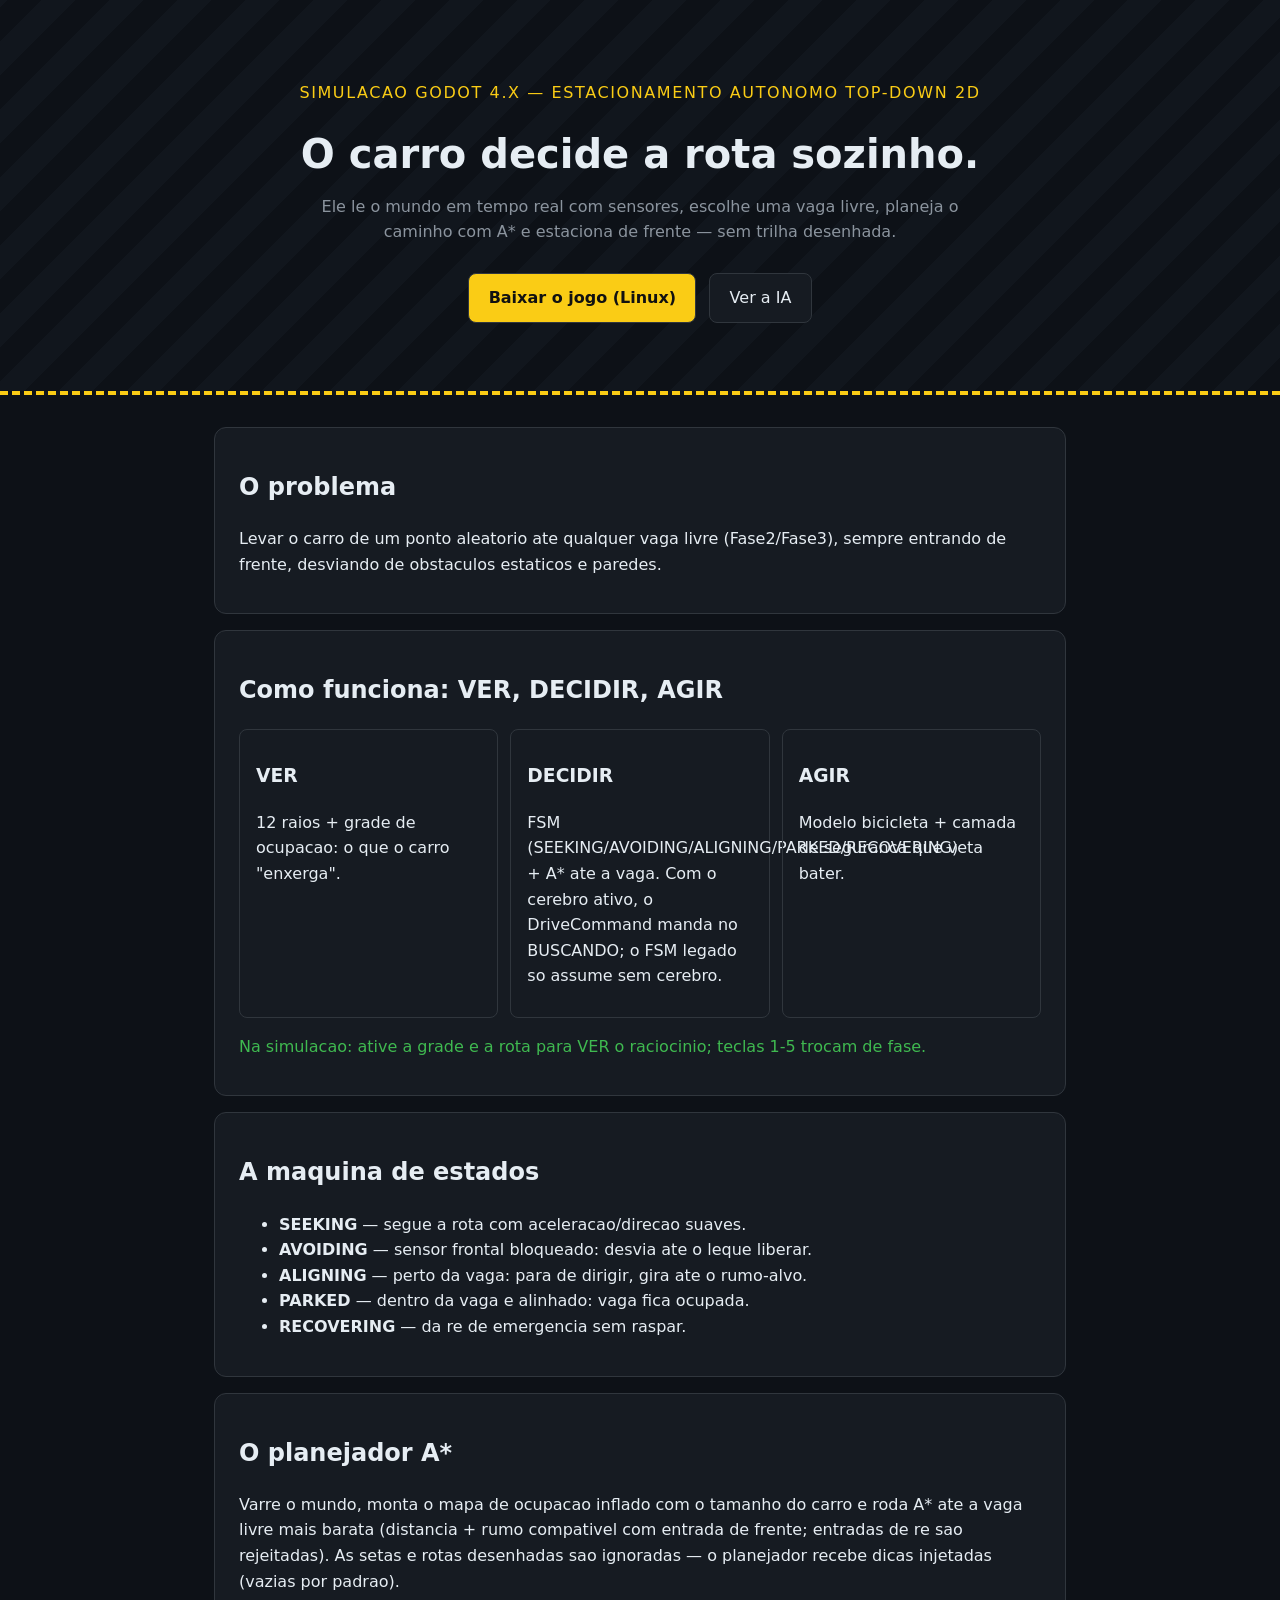
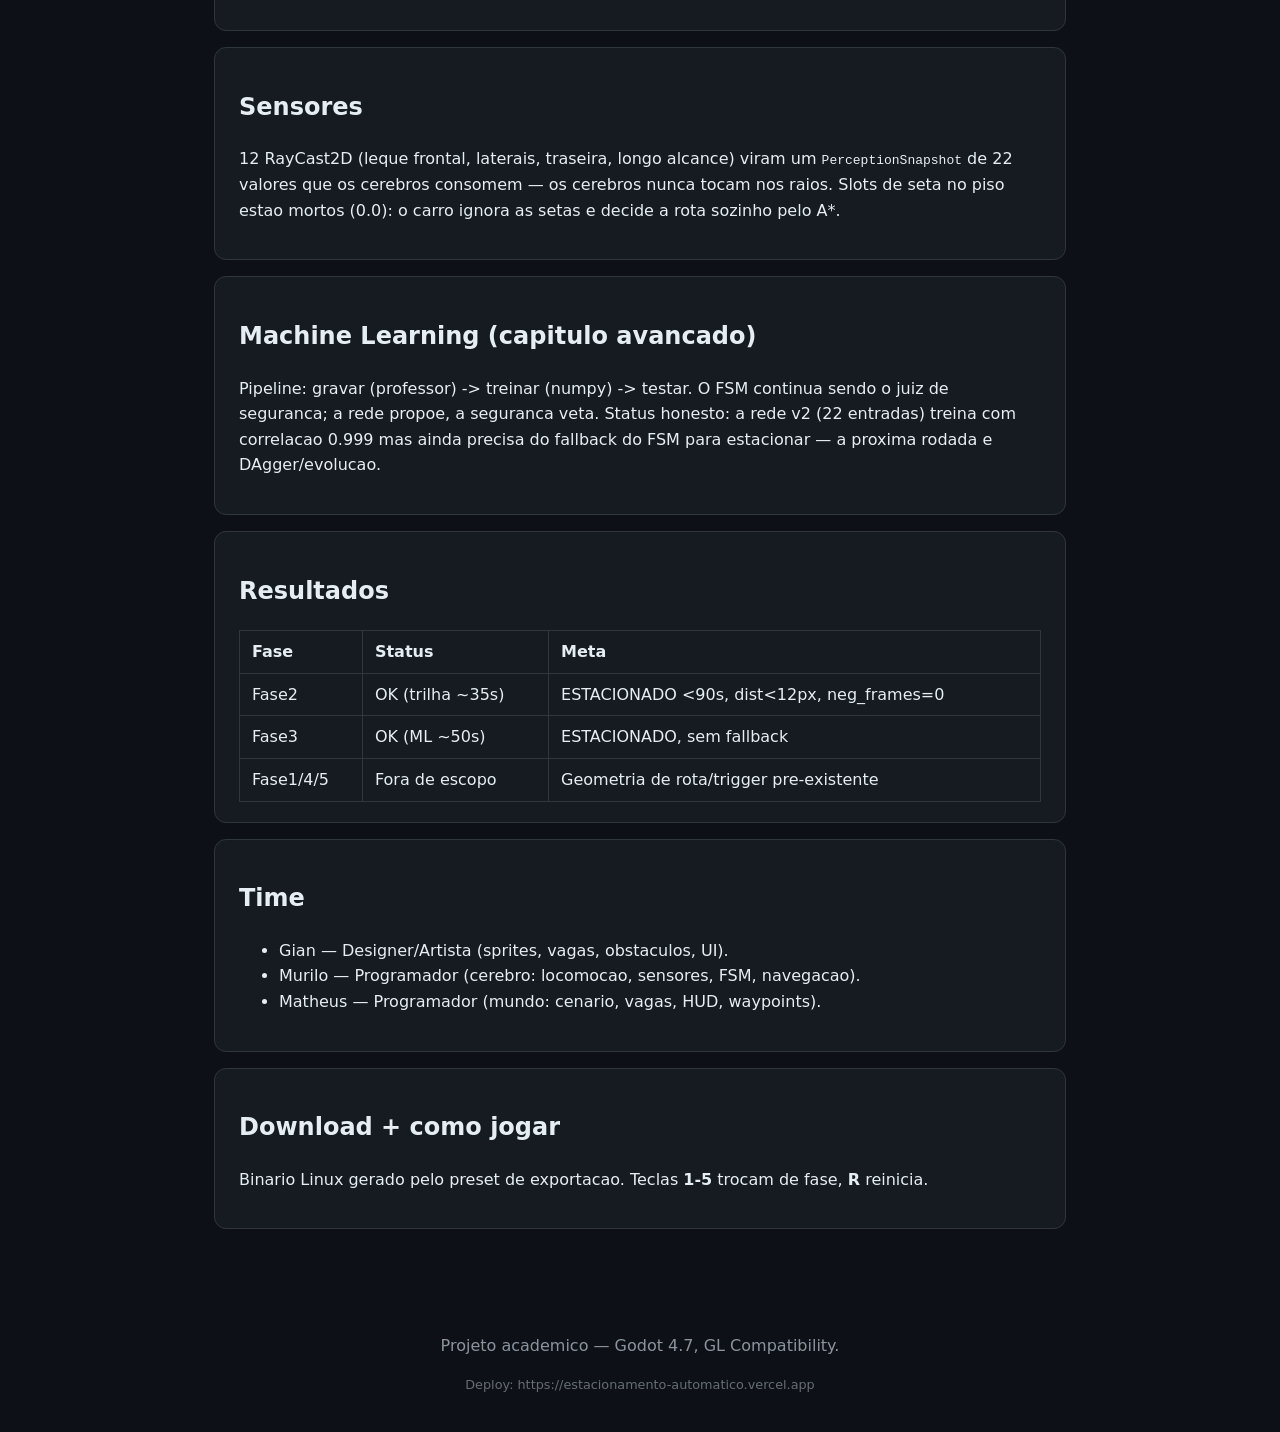
==== site/index.html @ aaaf0377 "chore: add static site (https://estacionamento-automatico.vercel.app)" ====
<!DOCTYPE html>
<html lang="pt-BR">
<head>
<meta charset="UTF-8" />
<meta name="viewport" content="width=device-width, initial-scale=1.0" />
<title>Estacionamento Autonomo — o carro decide a rota sozinho</title>
<link rel="stylesheet" href="styles.css" />
</head>
<body>
<header class="hero">
<p class="kicker">Simulacao Godot 4.x — estacionamento autonomo top-down 2D</p>
<h1>O carro decide a rota sozinho.</h1>
<p class="lede">Ele le o mundo em tempo real com sensores, escolhe uma vaga livre,
planeja o caminho com A* e estaciona de frente — sem trilha desenhada.</p>
<div class="cta">
<a class="btn primary" href="#download">Baixar o jogo (Linux)</a>
<a class="btn" href="#como-funciona">Ver a IA</a>
</div>
</header>
<main>
<section id="o-problema">
<h2>O problema</h2>
<p>Levar o carro de um ponto aleatorio ate qualquer vaga livre (Fase2/Fase3),
sempre entrando de frente, desviando de obstaculos estaticos e paredes.</p>
</section>
<section id="como-funciona">
<h2>Como funciona: VER, DECIDIR, AGIR</h2>
<div class="cards">
<article><h3>VER</h3><p>12 raios + grade de ocupacao: o que o carro "enxerga".</p></article>
<article><h3>DECIDIR</h3><p>FSM (SEEKING/AVOIDING/ALIGNING/PARKED/RECOVERING) + A* ate a vaga. Com o cerebro ativo, o DriveCommand manda no BUSCANDO; o FSM legado so assume sem cerebro.</p></article>
<article><h3>AGIR</h3><p>Modelo bicicleta + camada de seguranca que veta bater.</p></article>
</div>
<p class="see">Na simulacao: ative a grade e a rota para VER o raciocinio; teclas 1-5 trocam de fase.</p>
</section>
<section id="fsm">
<h2>A maquina de estados</h2>
<ul>
<li><strong>SEEKING</strong> — segue a rota com aceleracao/direcao suaves.</li>
<li><strong>AVOIDING</strong> — sensor frontal bloqueado: desvia ate o leque liberar.</li>
<li><strong>ALIGNING</strong> — perto da vaga: para de dirigir, gira ate o rumo-alvo.</li>
<li><strong>PARKED</strong> — dentro da vaga e alinhado: vaga fica ocupada.</li>
<li><strong>RECOVERING</strong> — da re de emergencia sem raspar.</li>
</ul>
</section>
<section id="astar">
<h2>O planejador A*</h2>
<p>Varre o mundo, monta o mapa de ocupacao inflado com o tamanho do carro e
roda A* ate a vaga livre mais barata (distancia + rumo compativel com
entrada de frente; entradas de re sao rejeitadas). As setas e rotas
desenhadas sao ignoradas — o planejador recebe dicas injetadas (vazias por
padrao).</p>
</section>
<section id="sensores">
<h2>Sensores</h2>
<p>12 RayCast2D (leque frontal, laterais, traseira, longo alcance) viram um
<code>PerceptionSnapshot</code> de 22 valores que os cerebros consomem — os
cerebros nunca tocam nos raios. Slots de seta no piso estao mortos (0.0):
o carro ignora as setas e decide a rota sozinho pelo A*.</p>
</section>
<section id="ml">
<h2>Machine Learning (capitulo avancado)</h2>
<p>Pipeline: gravar (professor) -&gt; treinar (numpy) -&gt; testar. O FSM continua
sendo o juiz de seguranca; a rede propoe, a seguranca veta. Status honesto:
a rede v2 (22 entradas) treina com correlacao 0.999 mas ainda precisa do
fallback do FSM para estacionar — a proxima rodada e DAgger/evolucao.</p>
</section>
<section id="resultados">
<h2>Resultados</h2>
<table>
<thead><tr><th>Fase</th><th>Status</th><th>Meta</th></tr></thead>
<tbody>
<tr><td>Fase2</td><td>OK (trilha ~35s)</td><td>ESTACIONADO &lt;90s, dist&lt;12px, neg_frames=0</td></tr>
<tr><td>Fase3</td><td>OK (ML ~50s)</td><td>ESTACIONADO, sem fallback</td></tr>
<tr><td>Fase1/4/5</td><td>Fora de escopo</td><td>Geometria de rota/trigger pre-existente</td></tr>
</tbody>
</table>
</section>
<section id="time">
<h2>Time</h2>
<ul>
<li>Gian — Designer/Artista (sprites, vagas, obstaculos, UI).</li>
<li>Murilo — Programador (cerebro: locomocao, sensores, FSM, navegacao).</li>
<li>Matheus — Programador (mundo: cenario, vagas, HUD, waypoints).</li>
</ul>
</section>
<section id="download">
<h2>Download + como jogar</h2>
<p>Binario Linux gerado pelo preset de exportacao. Teclas <strong>1-5</strong>
trocam de fase, <strong>R</strong> reinicia.</p>
</section>
</main>
<footer><p>Projeto academico — Godot 4.7, GL Compatibility.</p><p style="font-size:.8rem;opacity:.7">Deploy: https://estacionamento-automatico.vercel.app</p></footer>
<script src="main.js"></script>
</body>
</html>
---- site/styles.css ----
:root { --bg: #0d1117; --panel: #161b22; --line: #30363d; --txt: #e6edf3;
  --asphalt: #8b949e; --lane: #facc15; --spot: #3fb950; --danger: #f85149; }
* { box-sizing: border-box; }
body { margin: 0; background: var(--bg); color: var(--txt);
  font-family: system-ui, sans-serif; line-height: 1.6; }
.hero { padding: 4rem 1.5rem; text-align: center;
  background: repeating-linear-gradient(-45deg, #0d1117 0 24px, #11161d 24px 48px);
  border-bottom: 4px dashed var(--lane); }
.kicker { color: var(--lane); text-transform: uppercase; letter-spacing: .1em; }
h1 { font-size: 2.5rem; margin: .5rem 0; }
.lede { max-width: 640px; margin: 0 auto 1.5rem; color: var(--asphalt); }
.btn { display: inline-block; padding: .7rem 1.2rem; margin: .25rem;
  border: 1px solid var(--line); border-radius: 8px; color: var(--txt);
  text-decoration: none; background: var(--panel); }
.btn.primary { background: var(--lane); color: #111; font-weight: bold; }
main { max-width: 900px; margin: 0 auto; padding: 1rem 1.5rem 3rem; }
section { background: var(--panel); border: 1px solid var(--line);
  border-radius: 12px; padding: 1.25rem 1.5rem; margin: 1rem 0; }
.cards { display: grid; grid-template-columns: repeat(auto-fit, minmax(200px, 1fr)); gap: .75rem; }
.cards article { border: 1px solid var(--line); border-radius: 8px; padding: .75rem 1rem; }
table { width: 100%; border-collapse: collapse; }
th, td { border: 1px solid var(--line); padding: .5rem .75rem; text-align: left; }
.see { color: var(--spot); }
footer { text-align: center; color: var(--asphalt); padding: 1.5rem; }
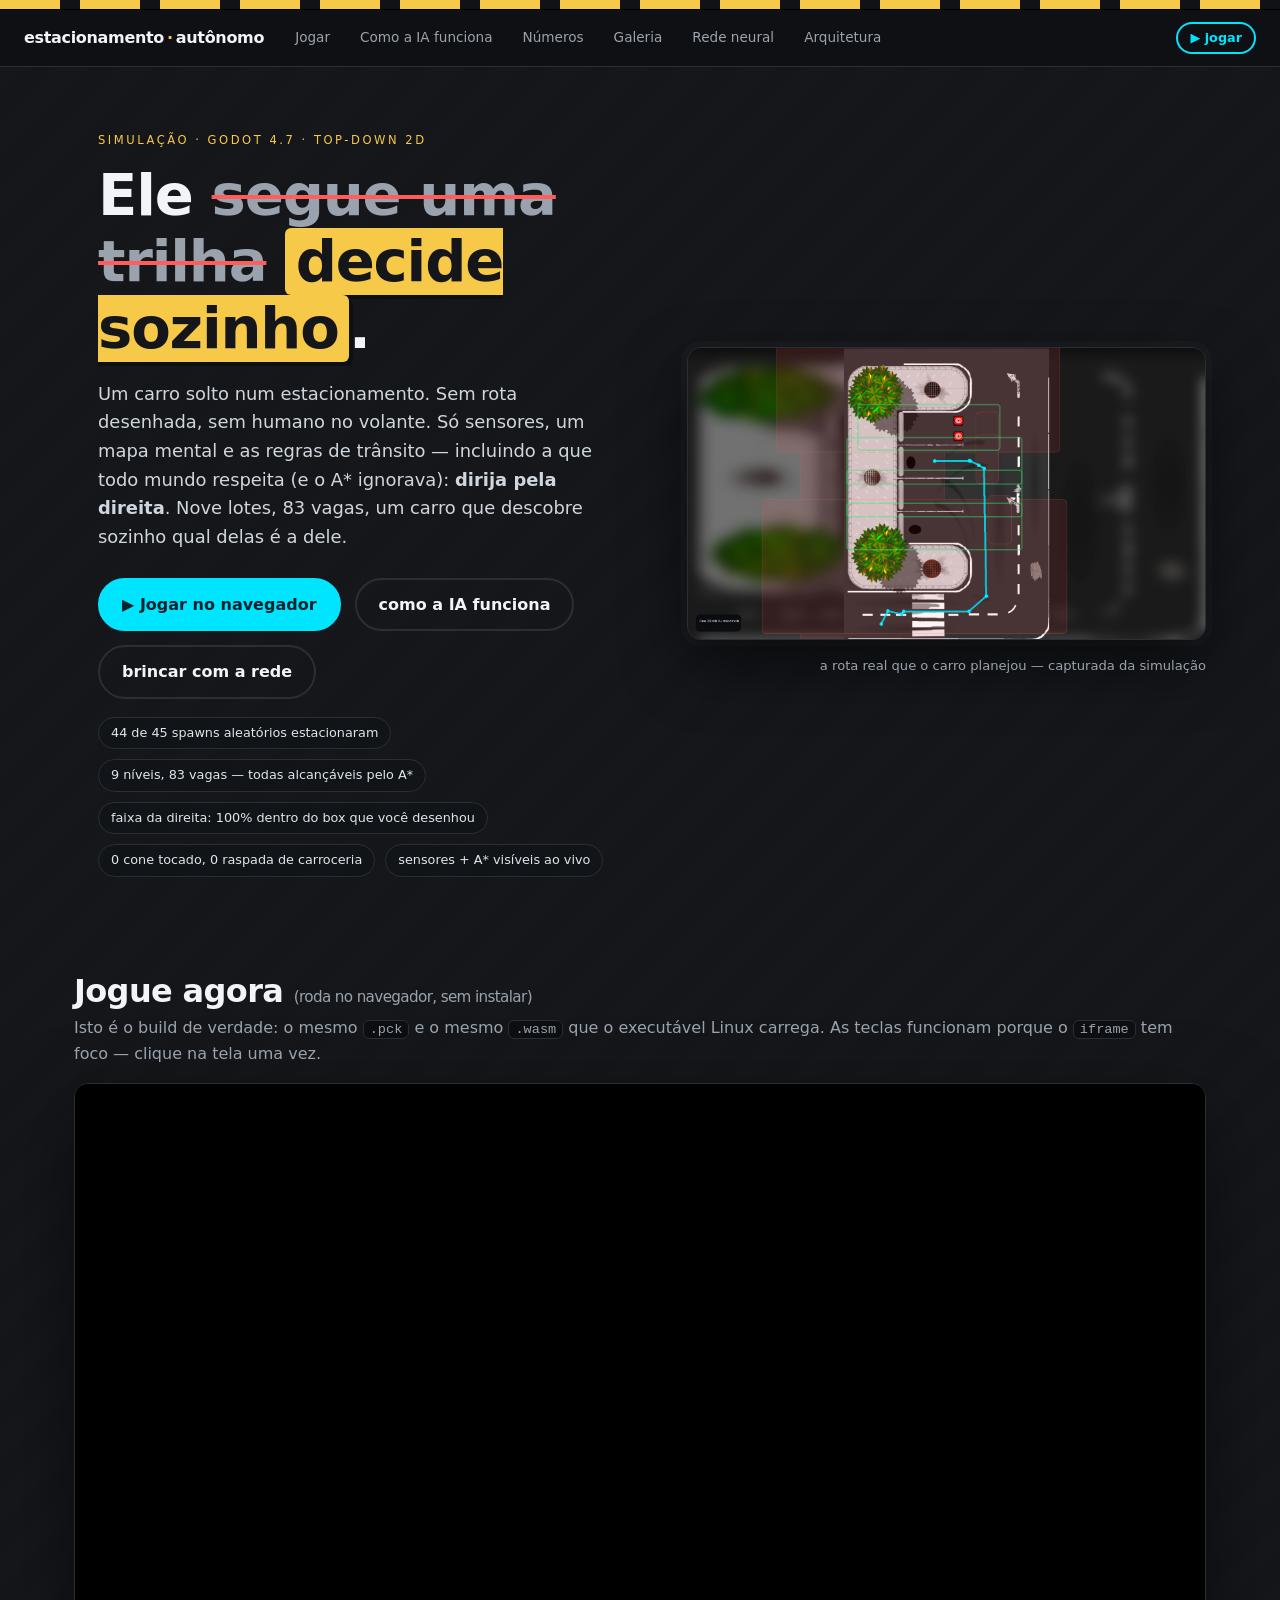
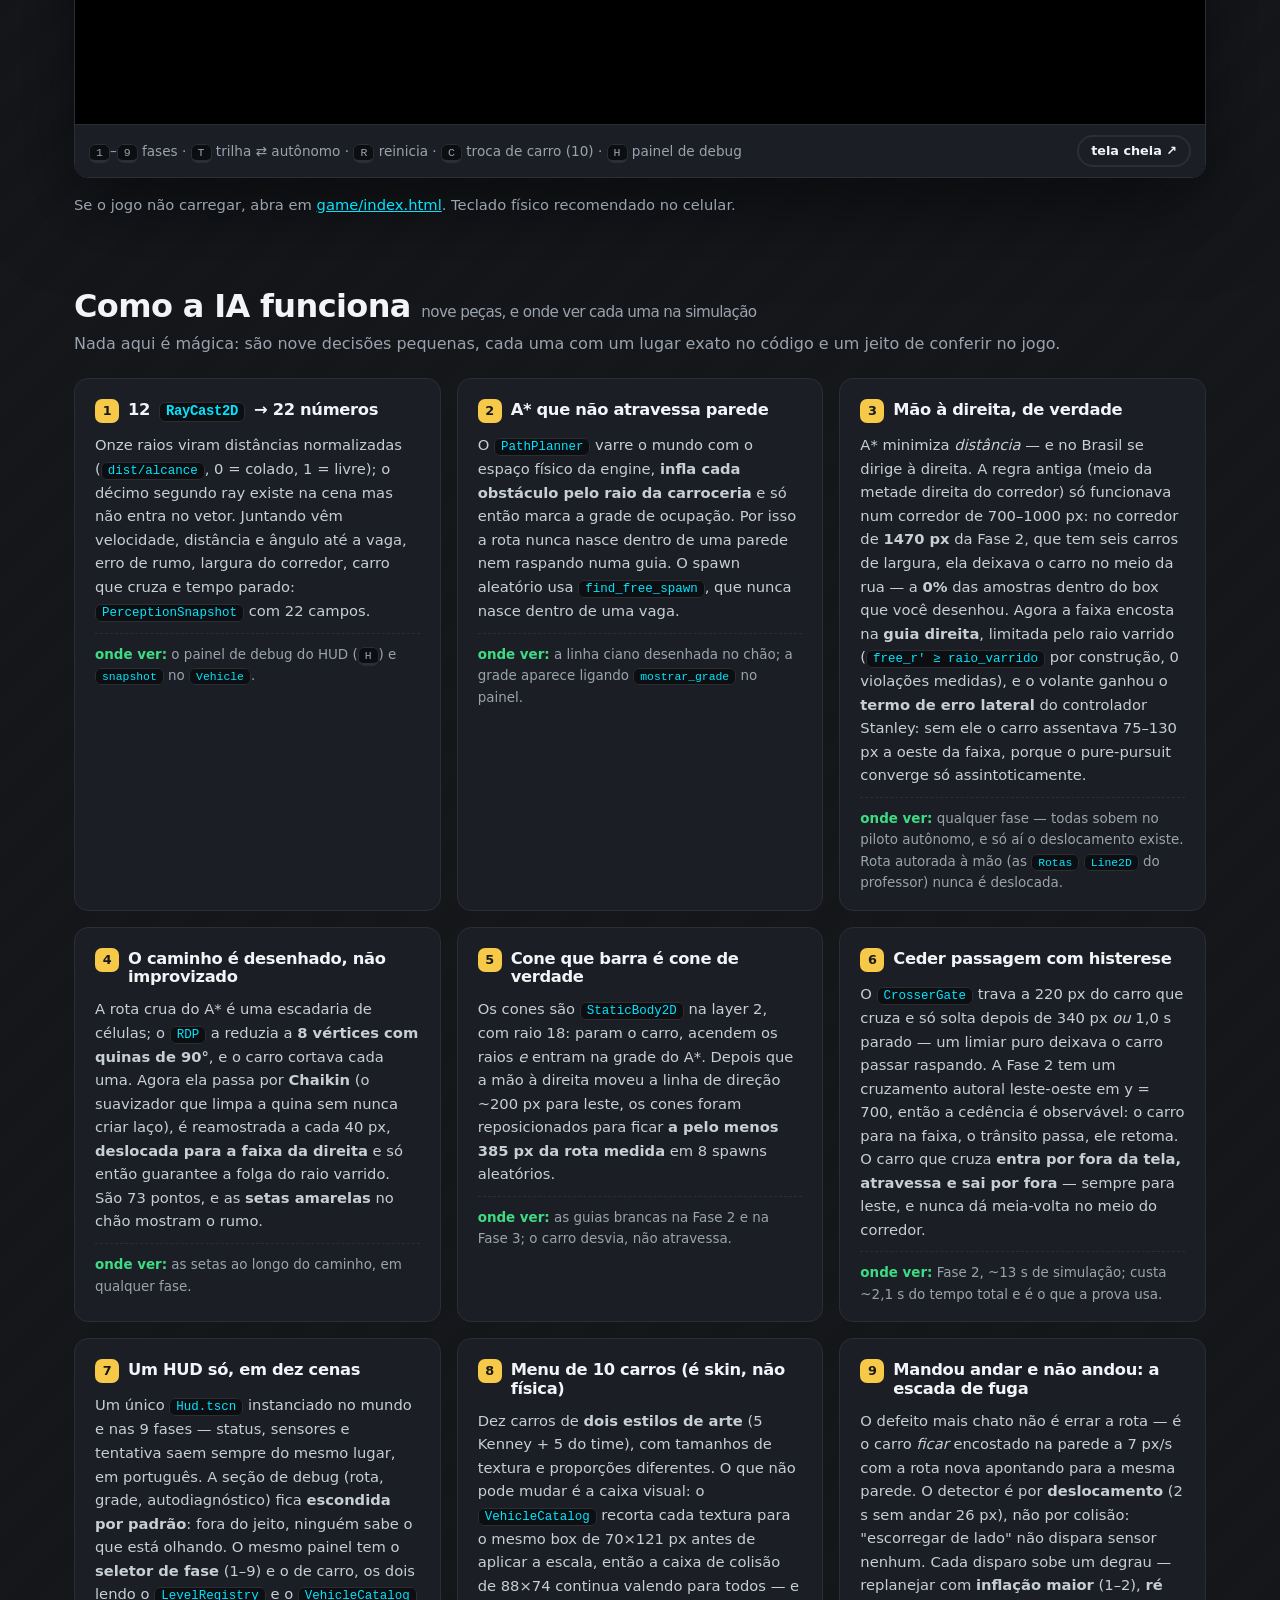
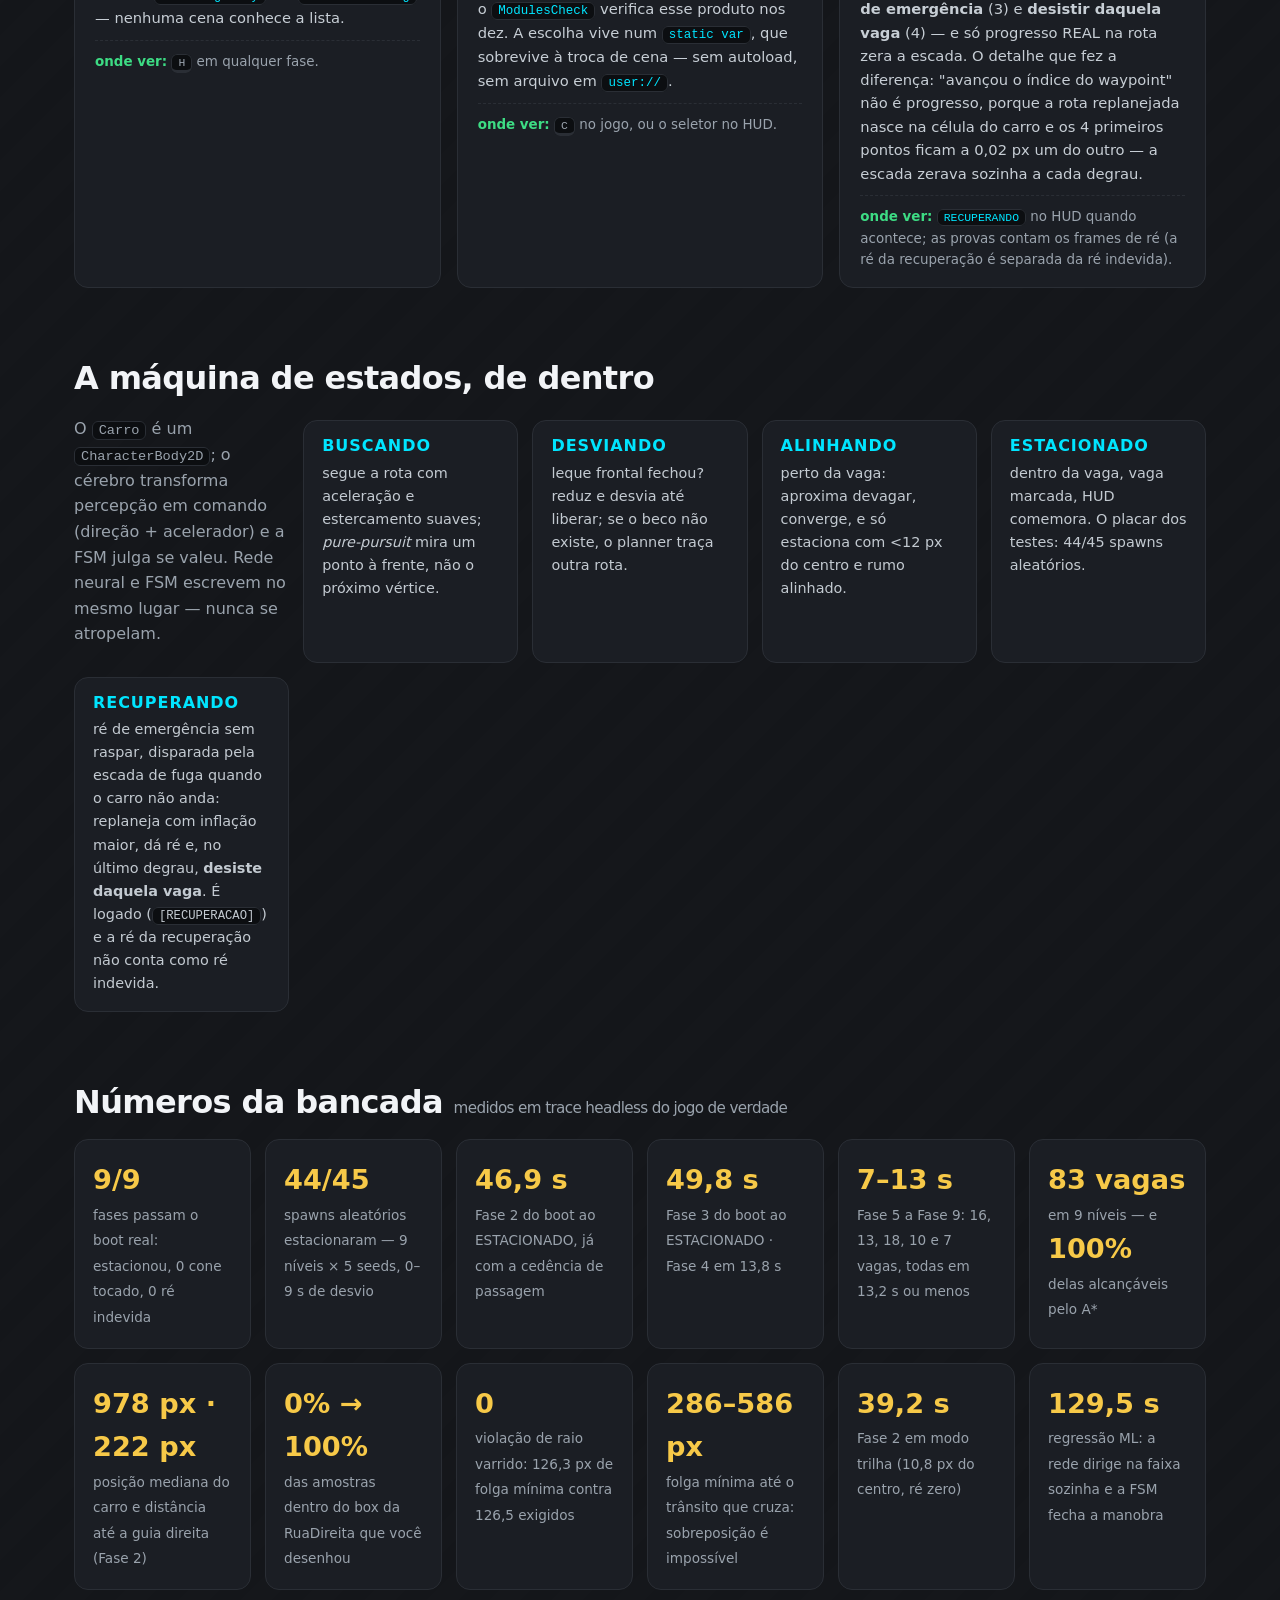
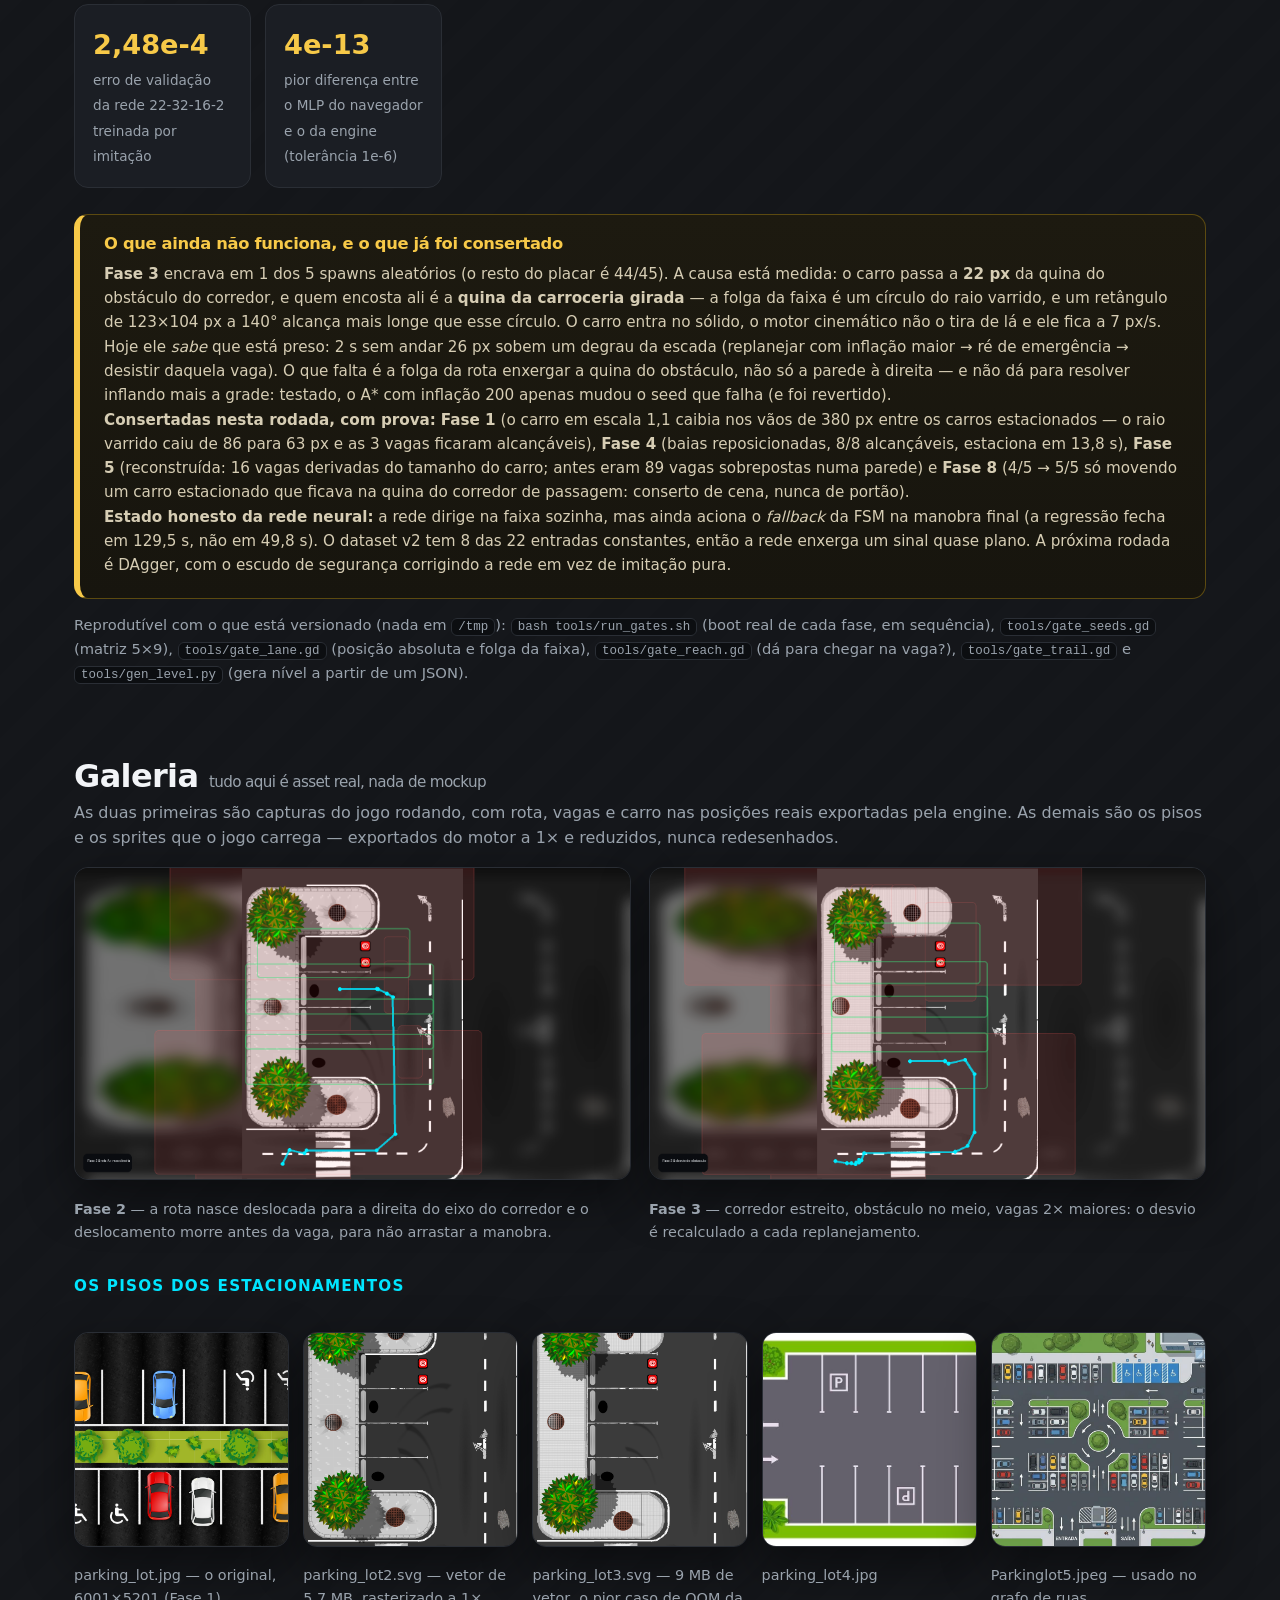
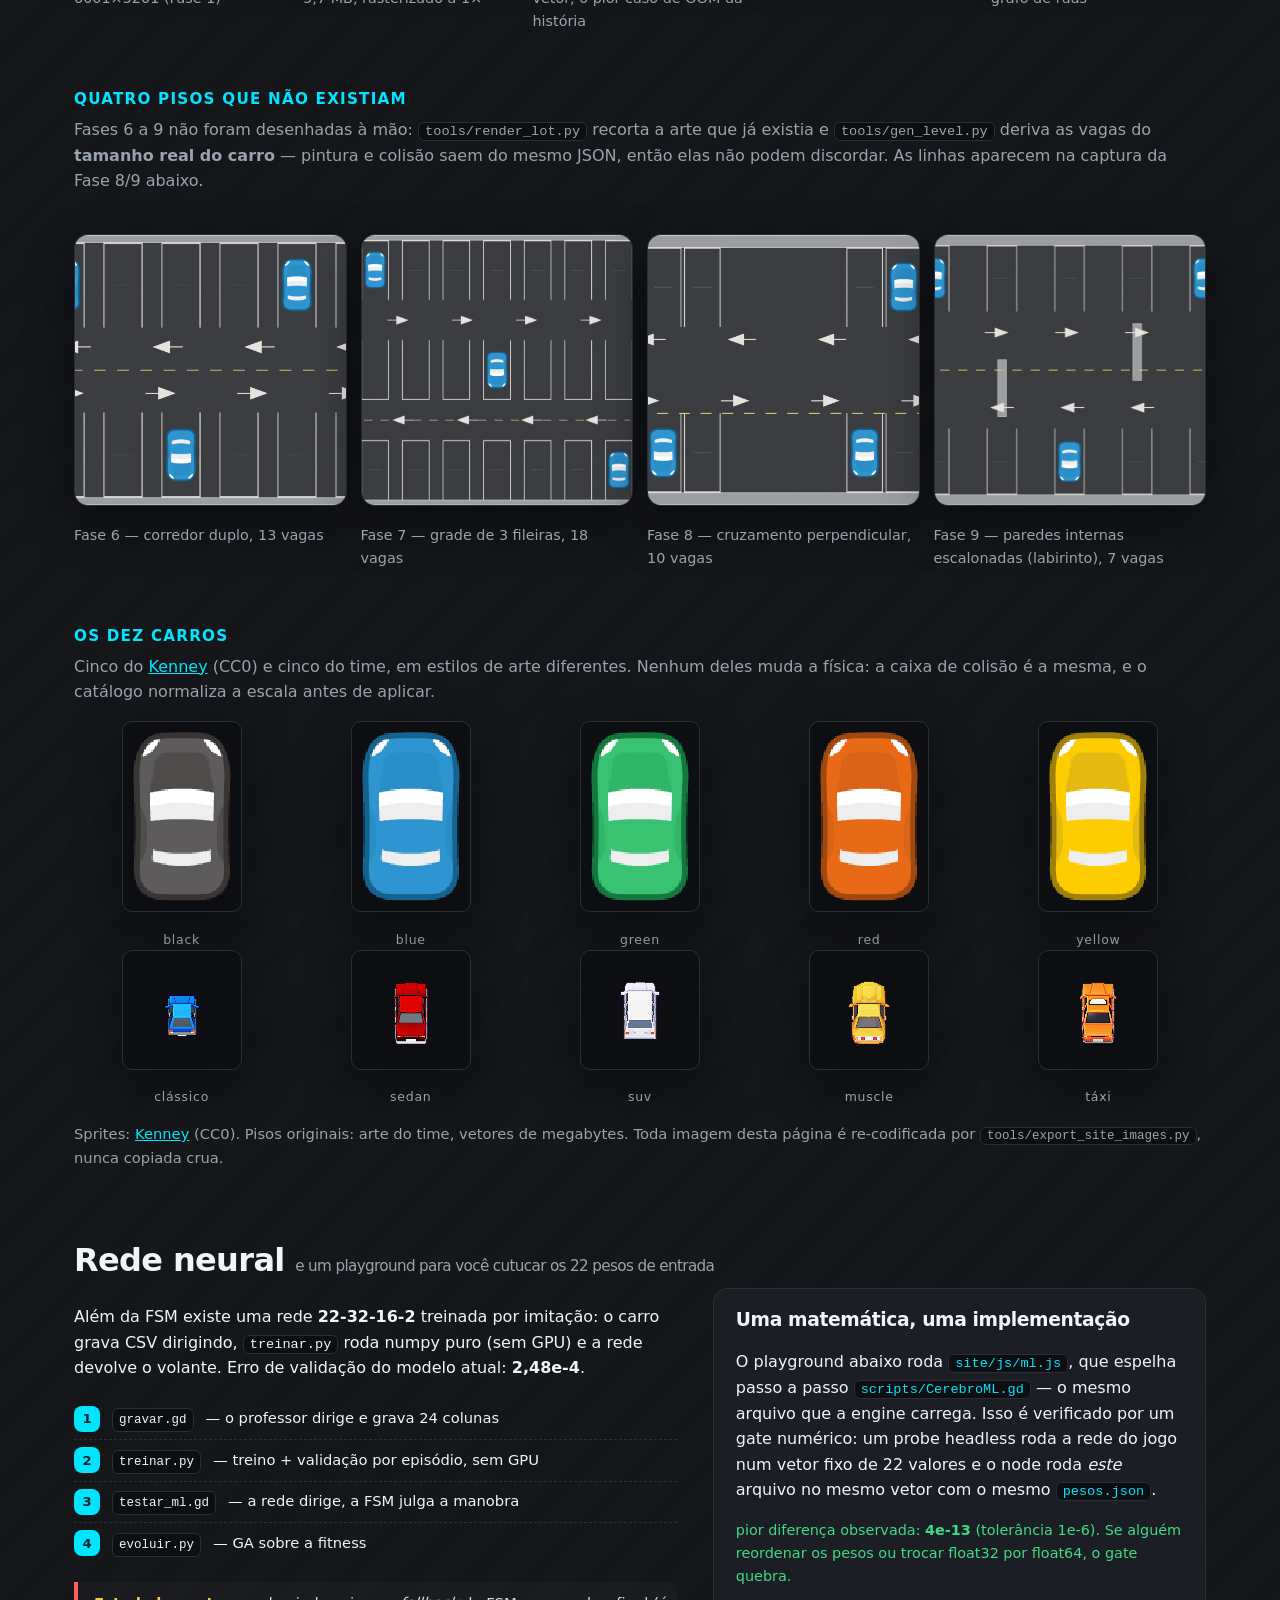
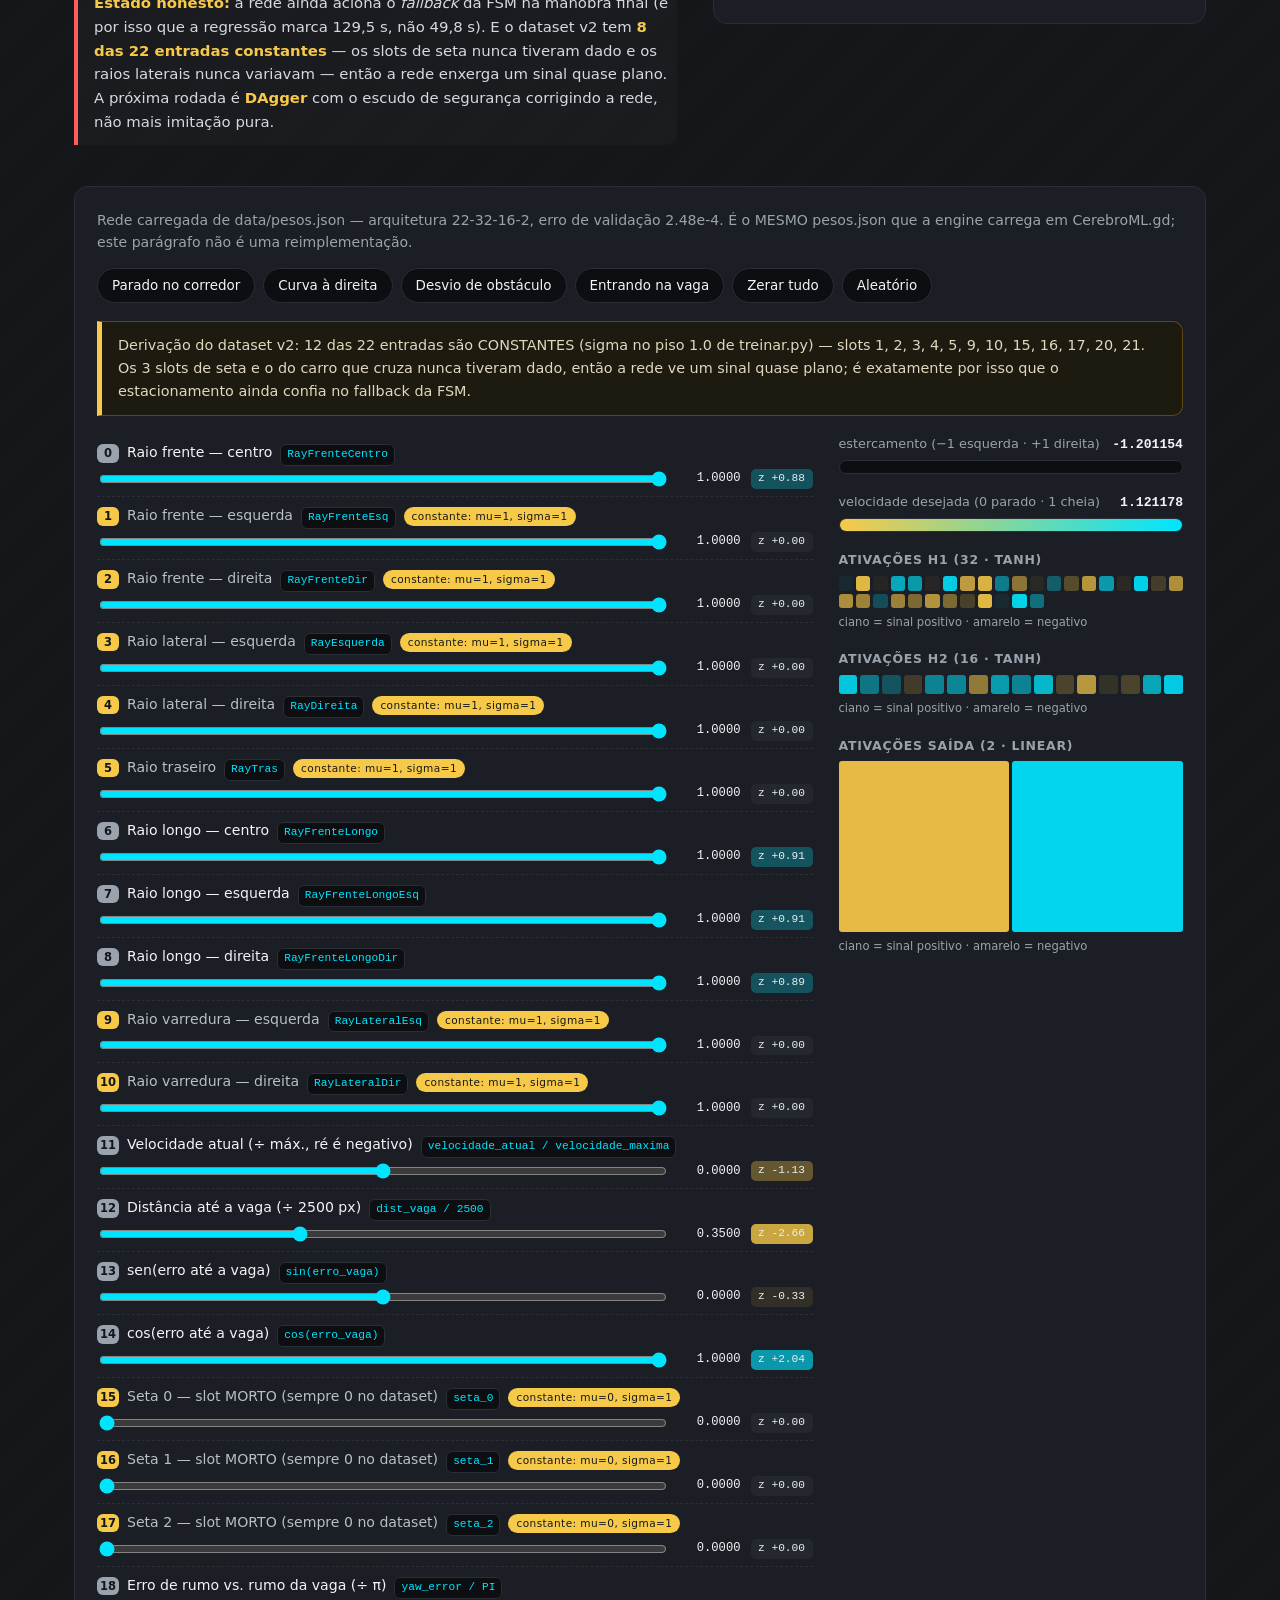
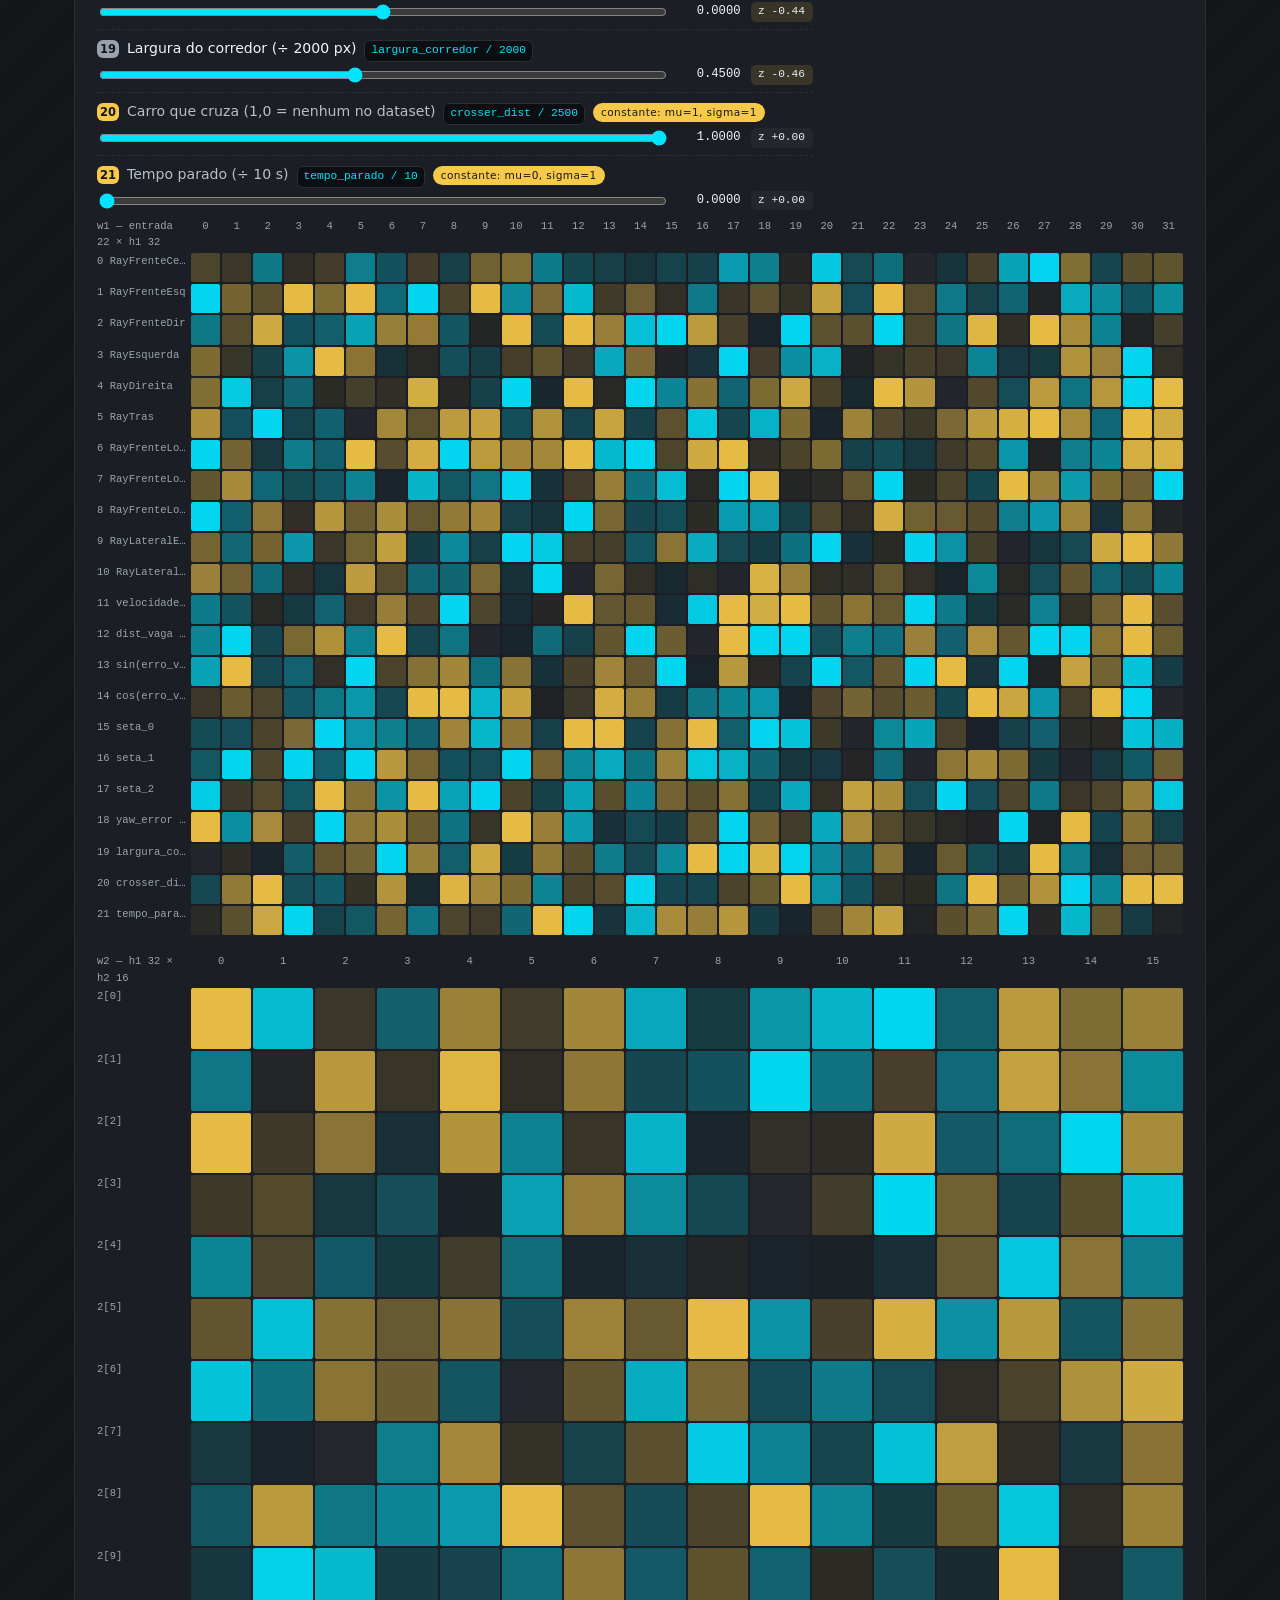
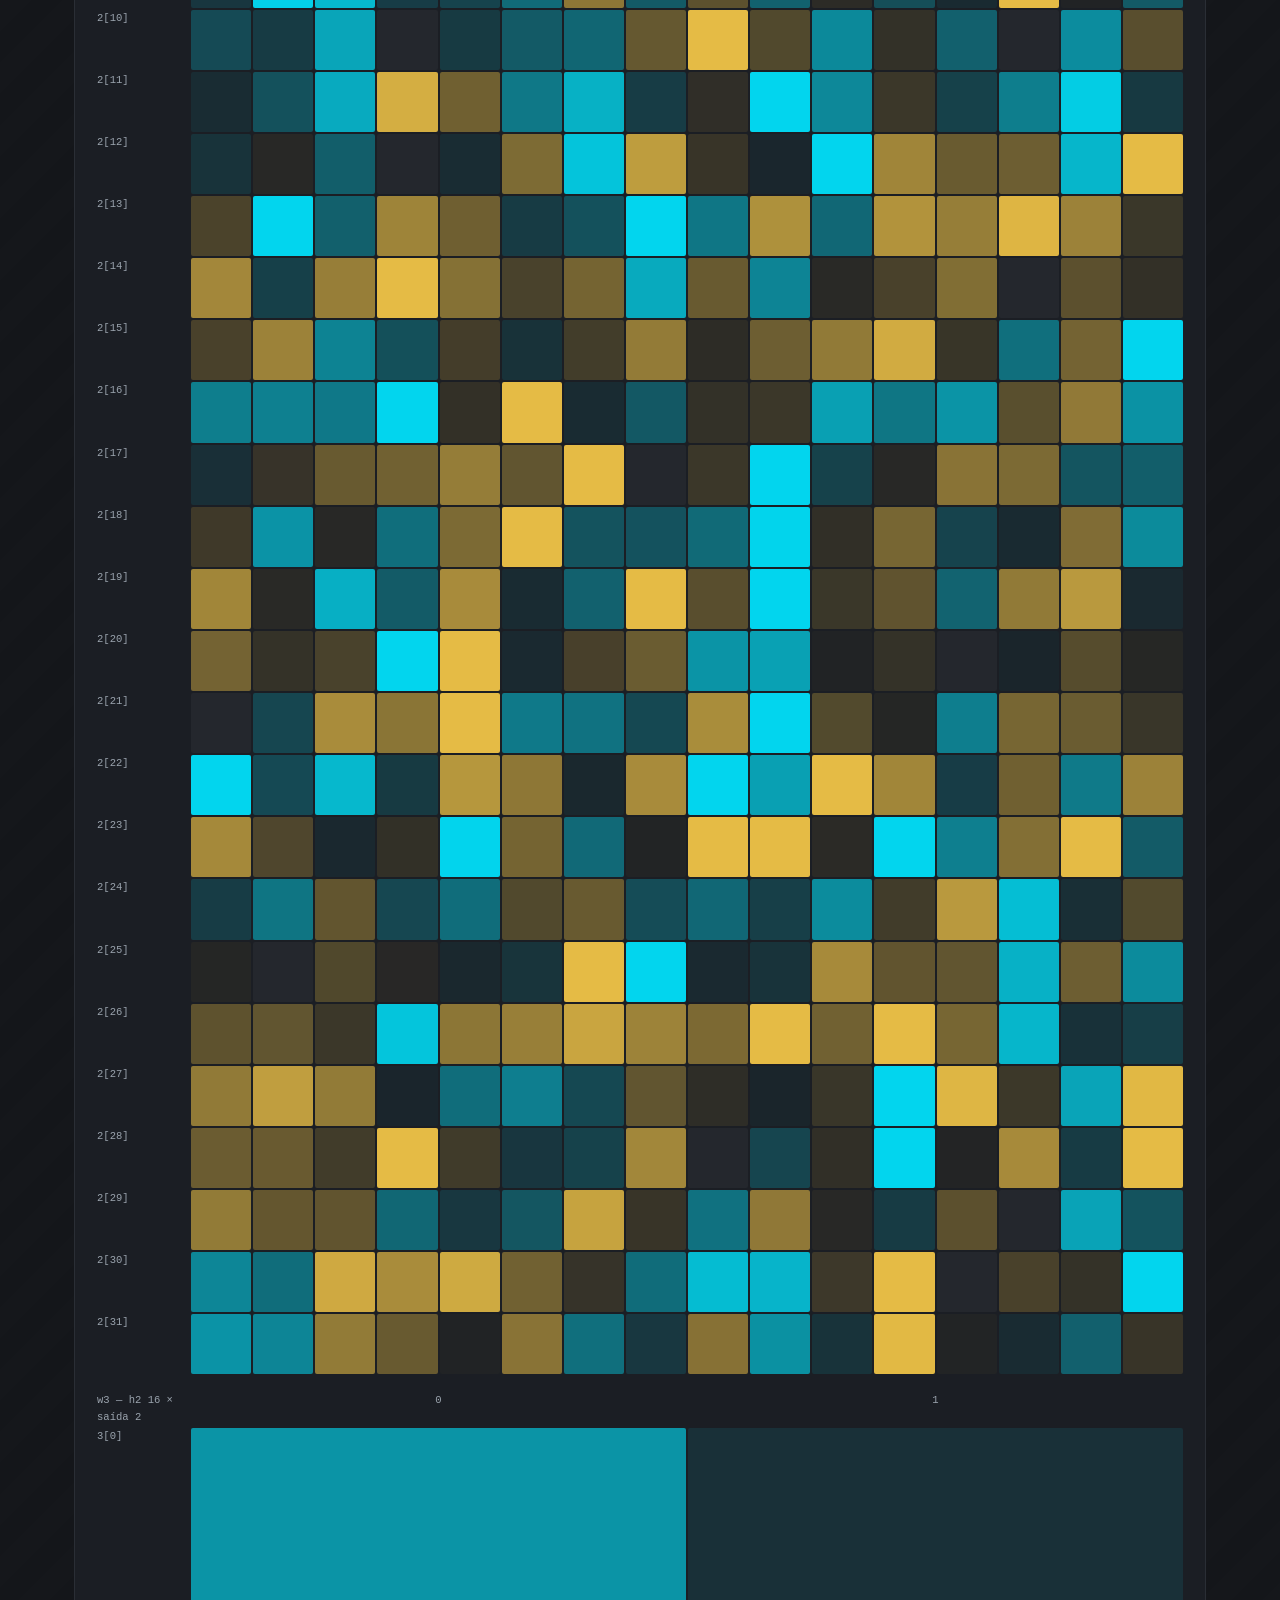
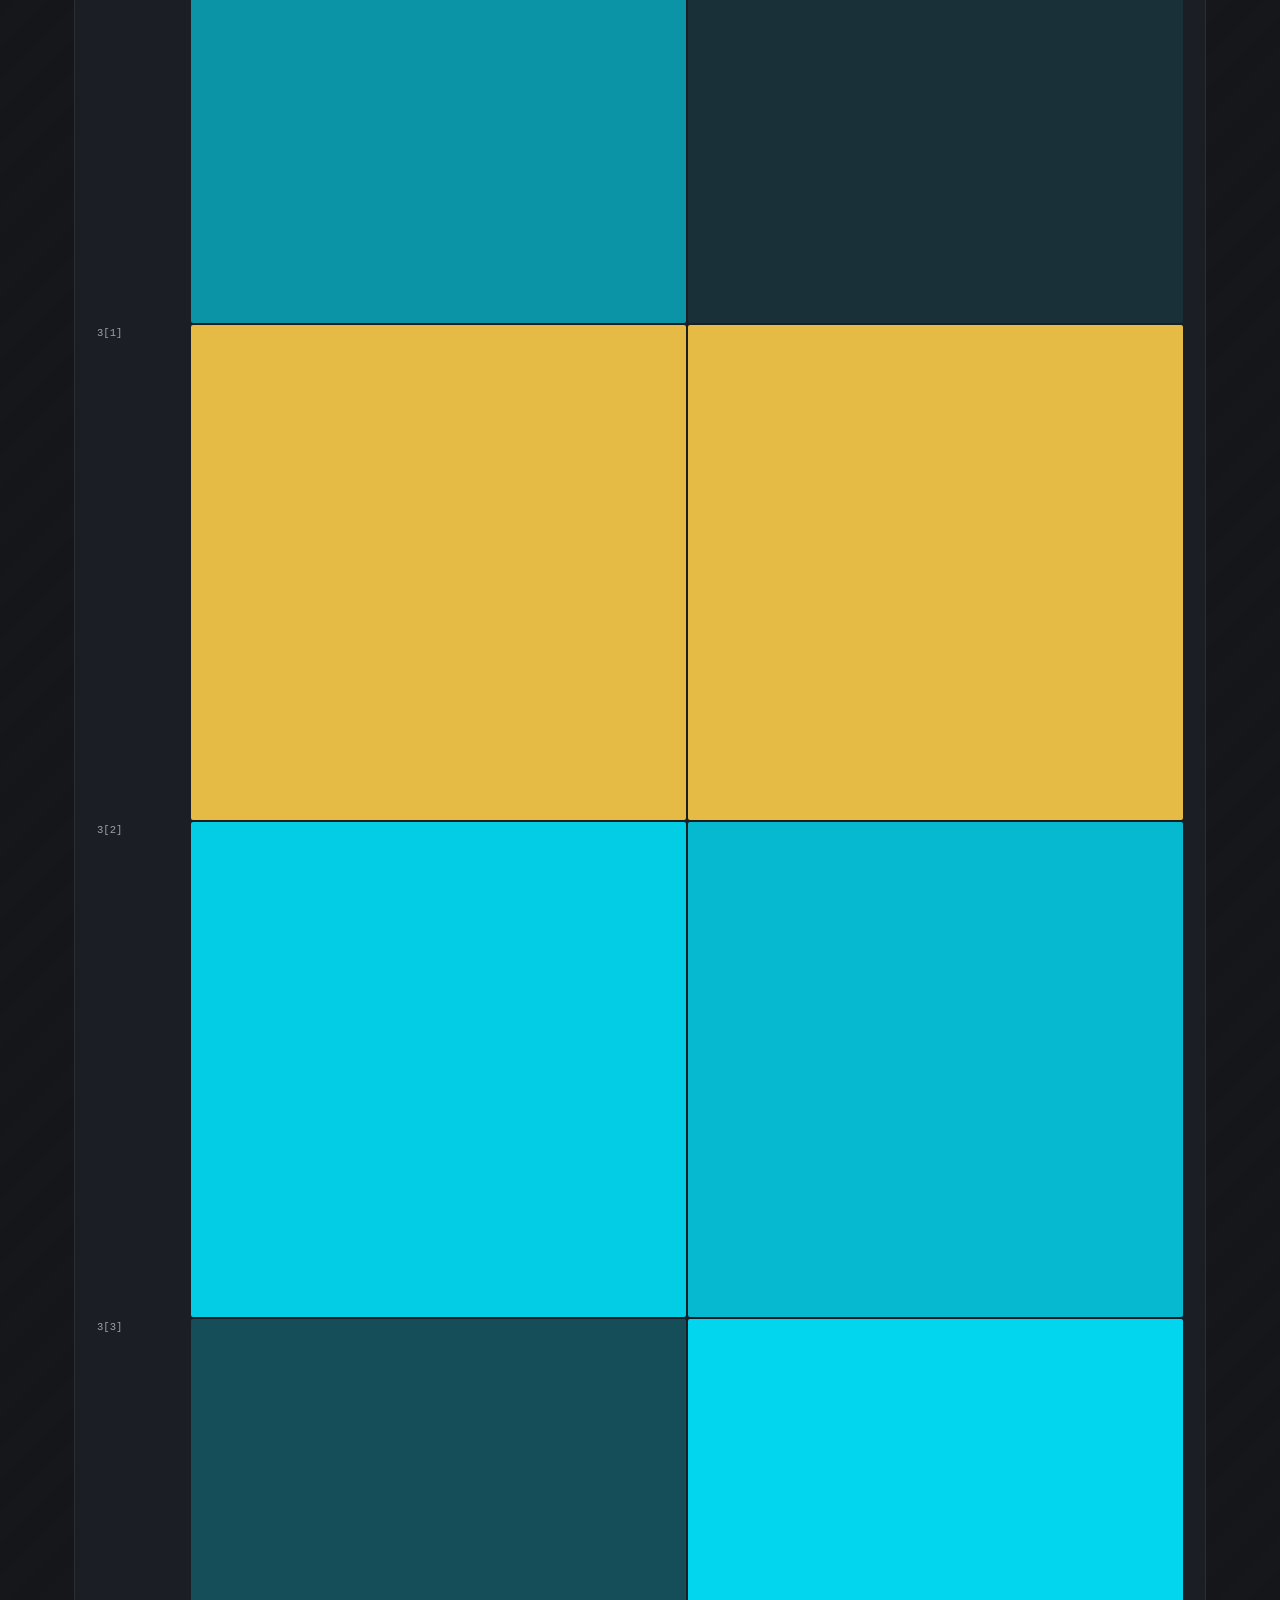
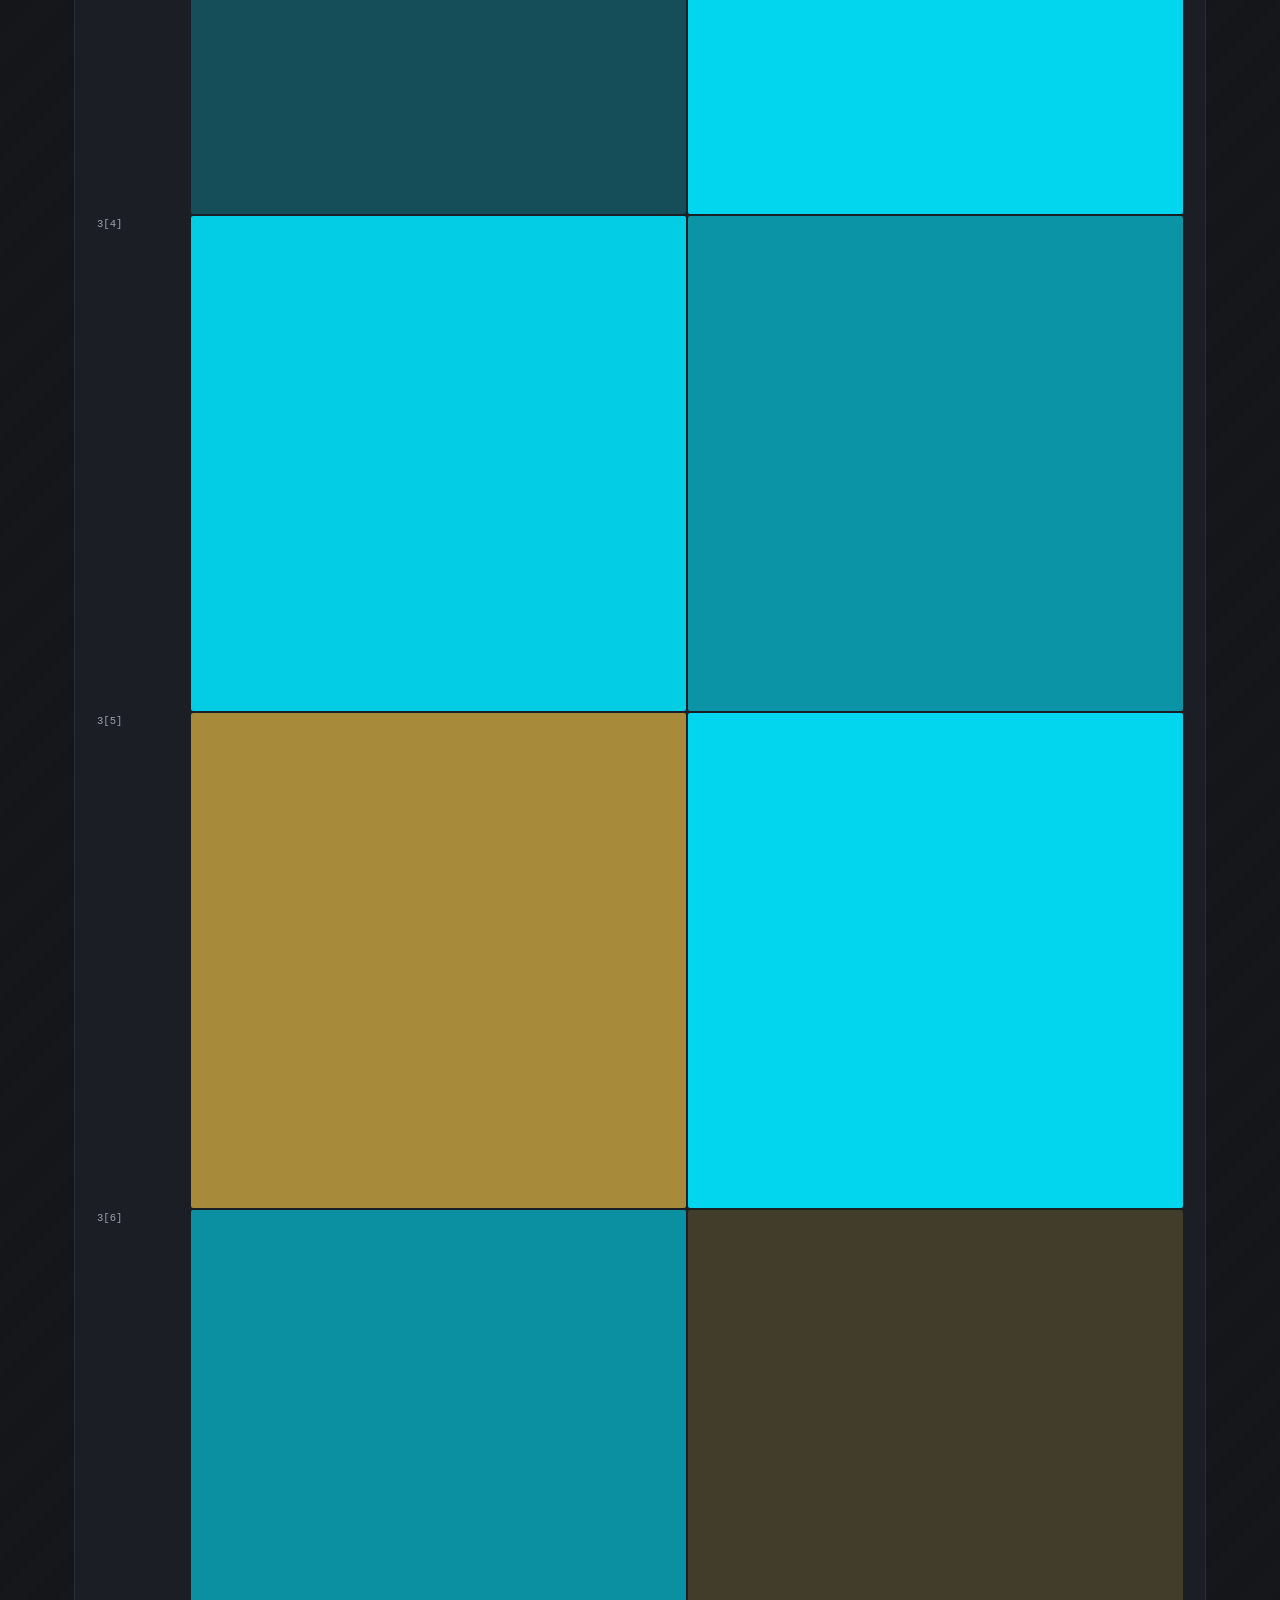
==== commit eadab80c: ":sparkles: feat(site): honest numbers, the generated floors and the export tools The page was still " ====
--- a/site/index.html
+++ b/site/index.html
@@ -3,93 +3,439 @@
 <head>
 <meta charset="UTF-8" />
 <meta name="viewport" content="width=device-width, initial-scale=1.0" />
-<title>Estacionamento Autonomo — o carro decide a rota sozinho</title>
+<title>Estacionamento Autônomo — o carro que estaciona sozinho</title>
+<meta name="description" content="Simulação 2D em Godot 4: um carro lê o mundo com 12 RayCast2D, planeja a rota com A*, respeita mão à direita, cede passagem ao carro que cruza e estaciona de frente — sem trilha desenhada, sem humano." />
+<meta property="og:title" content="Estacionamento Autônomo" />
+<meta property="og:description" content="O carro enxerga, decide e estaciona sozinho. A* + FSM + sensores, com mão à direita medida em pixels." />
+<meta property="og:image" content="img/fase2.png" />
+<link rel="icon" href="assets/icon.svg" type="image/svg+xml" />
 <link rel="stylesheet" href="styles.css" />
 </head>
 <body>
-<header class="hero">
-<p class="kicker">Simulacao Godot 4.x — estacionamento autonomo top-down 2D</p>
-<h1>O carro decide a rota sozinho.</h1>
-<p class="lede">Ele le o mundo em tempo real com sensores, escolhe uma vaga livre,
-planeja o caminho com A* e estaciona de frente — sem trilha desenhada.</p>
-<div class="cta">
-<a class="btn primary" href="#download">Baixar o jogo (Linux)</a>
-<a class="btn" href="#como-funciona">Ver a IA</a>
-</div>
+<div class="topo-faixa" aria-hidden="true"></div>
+
+<nav class="nav" aria-label="Seções">
+  <a class="nav-marca" href="#topo">estacionamento<span>·</span>autônomo</a>
+  <ul>
+    <li><a href="#jogar">Jogar</a></li>
+    <li><a href="#como-funciona">Como a IA funciona</a></li>
+    <li><a href="#numeros">Números</a></li>
+    <li><a href="#galeria">Galeria</a></li>
+    <li><a href="#rede-neural">Rede neural</a></li>
+    <li><a href="#arquitetura">Arquitetura</a></li>
+  </ul>
+  <a class="btn mini nav-cta" href="#jogar">▶ jogar</a>
+</nav>
+
+<header class="hero" id="topo">
+  <div class="hero-inner">
+    <p class="kicker">simulação · godot 4.7 · top-down 2D</p>
+    <h1>Ele <span class="rasurado">segue uma trilha</span> <em>decide sozinho</em>.</h1>
+    <p class="lede">Um carro solto num estacionamento. Sem rota desenhada, sem humano no
+    volante. Só sensores, um mapa mental e as regras de trânsito — incluindo a que
+    todo mundo respeita (e o A* ignorava): <strong>dirija pela direita</strong>.
+    Nove lotes, 83 vagas, um carro que descobre sozinho qual delas é a dele.</p>
+    <div class="cta">
+      <a class="btn primary" href="#jogar">▶ Jogar no navegador</a>
+      <a class="btn ghost" href="#como-funciona">como a IA funciona</a>
+      <a class="btn ghost" href="#rede-neural">brincar com a rede</a>
+    </div>
+    <ul class="chips">
+      <li>44 de 45 spawns aleatórios estacionaram</li>
+      <li>9 níveis, 83 vagas — todas alcançáveis pelo A*</li>
+      <li>faixa da direita: 100% dentro do box que você desenhou</li>
+      <li>0 cone tocado, 0 raspada de carroceria</li>
+      <li>sensores + A* visíveis ao vivo</li>
+    </ul>
+  </div>
+  <figure class="hero-shot">
+    <img src="img/fase2.png" alt="Rota A* real do jogo sobre o estacionamento" />
+    <figcaption>a rota real que o carro planejou — capturada da simulação</figcaption>
+  </figure>
 </header>
+
 <main>
-<section id="o-problema">
-<h2>O problema</h2>
-<p>Levar o carro de um ponto aleatorio ate qualquer vaga livre (Fase2/Fase3),
-sempre entrando de frente, desviando de obstaculos estaticos e paredes.</p>
-</section>
-<section id="como-funciona">
-<h2>Como funciona: VER, DECIDIR, AGIR</h2>
-<div class="cards">
-<article><h3>VER</h3><p>12 raios + grade de ocupacao: o que o carro "enxerga".</p></article>
-<article><h3>DECIDIR</h3><p>FSM (SEEKING/AVOIDING/ALIGNING/PARKED/RECOVERING) + A* ate a vaga. Com o cerebro ativo, o DriveCommand manda no BUSCANDO; o FSM legado so assume sem cerebro.</p></article>
-<article><h3>AGIR</h3><p>Modelo bicicleta + camada de seguranca que veta bater.</p></article>
-</div>
-<p class="see">Na simulacao: ative a grade e a rota para VER o raciocinio; teclas 1-5 trocam de fase.</p>
-</section>
-<section id="fsm">
-<h2>A maquina de estados</h2>
-<ul>
-<li><strong>SEEKING</strong> — segue a rota com aceleracao/direcao suaves.</li>
-<li><strong>AVOIDING</strong> — sensor frontal bloqueado: desvia ate o leque liberar.</li>
-<li><strong>ALIGNING</strong> — perto da vaga: para de dirigir, gira ate o rumo-alvo.</li>
-<li><strong>PARKED</strong> — dentro da vaga e alinhado: vaga fica ocupada.</li>
-<li><strong>RECOVERING</strong> — da re de emergencia sem raspar.</li>
-</ul>
-</section>
-<section id="astar">
-<h2>O planejador A*</h2>
-<p>Varre o mundo, monta o mapa de ocupacao inflado com o tamanho do carro e
-roda A* ate a vaga livre mais barata (distancia + rumo compativel com
-entrada de frente; entradas de re sao rejeitadas). As setas e rotas
-desenhadas sao ignoradas — o planejador recebe dicas injetadas (vazias por
-padrao).</p>
-</section>
-<section id="sensores">
-<h2>Sensores</h2>
-<p>12 RayCast2D (leque frontal, laterais, traseira, longo alcance) viram um
-<code>PerceptionSnapshot</code> de 22 valores que os cerebros consomem — os
-cerebros nunca tocam nos raios. Slots de seta no piso estao mortos (0.0):
-o carro ignora as setas e decide a rota sozinho pelo A*.</p>
-</section>
-<section id="ml">
-<h2>Machine Learning (capitulo avancado)</h2>
-<p>Pipeline: gravar (professor) -&gt; treinar (numpy) -&gt; testar. O FSM continua
-sendo o juiz de seguranca; a rede propoe, a seguranca veta. Status honesto:
-a rede v2 (22 entradas) treina com correlacao 0.999 mas ainda precisa do
-fallback do FSM para estacionar — a proxima rodada e DAgger/evolucao.</p>
-</section>
-<section id="resultados">
-<h2>Resultados</h2>
-<table>
-<thead><tr><th>Fase</th><th>Status</th><th>Meta</th></tr></thead>
-<tbody>
-<tr><td>Fase2</td><td>OK (trilha ~35s)</td><td>ESTACIONADO &lt;90s, dist&lt;12px, neg_frames=0</td></tr>
-<tr><td>Fase3</td><td>OK (ML ~50s)</td><td>ESTACIONADO, sem fallback</td></tr>
-<tr><td>Fase1/4/5</td><td>Fora de escopo</td><td>Geometria de rota/trigger pre-existente</td></tr>
-</tbody>
-</table>
-</section>
-<section id="time">
-<h2>Time</h2>
-<ul>
-<li>Gian — Designer/Artista (sprites, vagas, obstaculos, UI).</li>
-<li>Murilo — Programador (cerebro: locomocao, sensores, FSM, navegacao).</li>
-<li>Matheus — Programador (mundo: cenario, vagas, HUD, waypoints).</li>
-</ul>
-</section>
-<section id="download">
-<h2>Download + como jogar</h2>
-<p>Binario Linux gerado pelo preset de exportacao. Teclas <strong>1-5</strong>
-trocam de fase, <strong>R</strong> reinicia.</p>
-</section>
+
+<section id="jogar" class="jogar">
+  <h2>Jogue agora <small>(roda no navegador, sem instalar)</small></h2>
+  <p class="sec-sub">Isto é o build de verdade: o mesmo <code>.pck</code> e o mesmo
+  <code>.wasm</code> que o executável Linux carrega. As teclas funcionam porque o
+  <code>iframe</code> tem foco — clique na tela uma vez.</p>
+  <div class="moldura">
+    <iframe id="game-frame" src="game/index.html" title="Estacionamento Autônomo — jogo"
+      allow="autoplay; fullscreen" loading="lazy"></iframe>
+    <div class="moldura-barra">
+      <span class="teclas">
+        <kbd>1</kbd>–<kbd>9</kbd> fases · <kbd>T</kbd> trilha ⇄ autônomo ·
+        <kbd>R</kbd> reinicia · <kbd>C</kbd> troca de carro (10) · <kbd>H</kbd> painel de debug
+      </span>
+      <a class="btn mini" href="game/index.html" target="_blank" rel="noopener">tela cheia ↗</a>
+    </div>
+  </div>
+  <p class="nota">Se o jogo não carregar, abra em
+  <a href="game/index.html" target="_blank" rel="noopener">game/index.html</a>.
+  Teclado físico recomendado no celular.</p>
+</section>
+
+<section id="como-funciona" class="como">
+  <h2>Como a IA funciona <small>nove peças, e onde ver cada uma na simulação</small></h2>
+  <p class="sec-sub">Nada aqui é mágica: são nove decisões pequenas, cada uma com um
+  lugar exato no código e um jeito de conferir no jogo.</p>
+  <div class="cards">
+
+    <article class="card">
+      <h3><span class="card-n">1</span> 12 <code>RayCast2D</code> → 22 números</h3>
+      <p>Onze raios viram distâncias normalizadas (<code>dist/alcance</code>, 0 = colado,
+      1 = livre); o décimo segundo ray existe na cena mas não entra no vetor. Juntando vêm
+      velocidade, distância e ângulo até a vaga, erro de rumo, largura do corredor, carro
+      que cruza e tempo parado: <code>PerceptionSnapshot</code> com 22 campos.</p>
+      <p class="ver"><strong>onde ver:</strong> o painel de debug do HUD (<kbd>H</kbd>) e
+      <code>snapshot</code> no <code>Vehicle</code>.</p>
+    </article>
+
+    <article class="card">
+      <h3><span class="card-n">2</span> A* que não atravessa parede</h3>
+      <p>O <code>PathPlanner</code> varre o mundo com o espaço físico da engine, <strong>infla
+      cada obstáculo pelo raio da carroceria</strong> e só então marca a grade de ocupação.
+      Por isso a rota nunca nasce dentro de uma parede nem raspando numa guia. O spawn
+      aleatório usa <code>find_free_spawn</code>, que nunca nasce dentro de uma vaga.</p>
+      <p class="ver"><strong>onde ver:</strong> a linha ciano desenhada no chão; a grade
+      aparece ligando <code>mostrar_grade</code> no painel.</p>
+    </article>
+
+    <article class="card">
+      <h3><span class="card-n">3</span> Mão à direita, de verdade</h3>
+      <p>A* minimiza <em>distância</em> — e no Brasil se dirige à direita. A regra
+      antiga (meio da metade direita do corredor) só funcionava num corredor de
+      700–1000 px: no corredor de <strong>1470 px</strong> da Fase 2, que tem seis
+      carros de largura, ela deixava o carro no meio da rua — a <strong>0%</strong> das
+      amostras dentro do box que você desenhou. Agora a faixa encosta na
+      <strong>guia direita</strong>, limitada pelo raio varrido
+      (<code>free_r' ≥ raio_varrido</code> por construção, 0 violações medidas), e o
+      volante ganhou o <strong>termo de erro lateral</strong> do controlador Stanley:
+      sem ele o carro assentava 75–130 px a oeste da faixa, porque o
+      pure-pursuit converge só assintoticamente.</p>
+      <p class="ver"><strong>onde ver:</strong> qualquer fase — todas sobem no piloto
+      autônomo, e só aí o deslocamento existe. Rota autorada à mão (as
+      <code>Rotas</code> <code>Line2D</code> do professor) nunca é deslocada.</p>
+    </article>
+
+    <article class="card">
+      <h3><span class="card-n">4</span> O caminho é desenhado, não improvizado</h3>
+      <p>A rota crua do A* é uma escadaria de células; o <code>RDP</code> a
+      reduzia a <strong>8 vértices com quinas de 90°</strong>, e o carro cortava
+      cada uma. Agora ela passa por <strong>Chaikin</strong> (o suavizador que
+      limpa a quina sem nunca criar laço), é reamostrada a cada 40 px,
+      <strong>deslocada para a faixa da direita</strong> e só então guarantee a
+      folga do raio varrido. São 73 pontos, e as <strong>setas amarelas</strong>
+      no chão mostram o rumo.</p>
+      <p class="ver"><strong>onde ver:</strong> as setas ao longo do caminho, em
+      qualquer fase.</p>
+    </article>
+
+    <article class="card">
+      <h3><span class="card-n">5</span> Cone que barra é cone de verdade</h3>
+      <p>Os cones são <code>StaticBody2D</code> na layer 2, com raio 18: param o carro,
+      acendem os raios <em>e</em> entram na grade do A*. Depois que a mão à direita moveu a
+      linha de direção ~200 px para leste, os cones foram reposicionados para ficar
+      <strong>a pelo menos 385 px da rota medida</strong> em 8 spawns aleatórios.</p>
+      <p class="ver"><strong>onde ver:</strong> as guias brancas na Fase 2 e na Fase 3; o
+      carro desvia, não atravessa.</p>
+    </article>
+
+    <article class="card">
+      <h3><span class="card-n">6</span> Ceder passagem com histerese</h3>
+      <p>O <code>CrosserGate</code> trava a 220 px do carro que cruza e só solta depois de
+      340 px <em>ou</em> 1,0 s parado — um limiar puro deixava o carro passar raspando.
+      A Fase 2 tem um cruzamento autoral leste-oeste em y = 700, então a cedência é
+      observável: o carro para na faixa, o trânsito passa, ele retoma. O carro que
+      cruza <strong>entra por fora da tela, atravessa e sai por fora</strong> — sempre
+      para leste, e nunca dá meia-volta no meio do corredor.</p>
+      <p class="ver"><strong>onde ver:</strong> Fase 2, ~13 s de simulação; custa ~2,1 s
+      do tempo total e é o que a prova usa.</p>
+    </article>
+
+    <article class="card">
+      <h3><span class="card-n">7</span> Um HUD só, em dez cenas</h3>
+      <p>Um único <code>Hud.tscn</code> instanciado no mundo e nas 9 fases — status,
+      sensores e tentativa saem sempre do mesmo lugar, em português. A seção de debug
+      (rota, grade, autodiagnóstico) fica <strong>escondida por padrão</strong>: fora do
+      jeito, ninguém sabe o que está olhando. O mesmo painel tem o <strong>seletor de
+      fase</strong> (1–9) e o de carro, os dois lendo o <code>LevelRegistry</code> e o
+      <code>VehicleCatalog</code> — nenhuma cena conhece a lista.</p>
+      <p class="ver"><strong>onde ver:</strong> <kbd>H</kbd> em qualquer fase.</p>
+    </article>
+
+    <article class="card">
+      <h3><span class="card-n">8</span> Menu de 10 carros (é skin, não física)</h3>
+      <p>Dez carros de <strong>dois estilos de arte</strong> (5 Kenney + 5 do time), com
+      tamanhos de textura e proporções diferentes. O que não pode mudar é a caixa
+      visual: o <code>VehicleCatalog</code> recorta cada textura para o mesmo box de
+      70×121 px antes de aplicar a escala, então a caixa de colisão de 88×74 continua
+      valendo para todos — e o <code>ModulesCheck</code> verifica esse produto nos dez.
+      A escolha vive num <code>static var</code>, que sobrevive à troca de cena — sem
+      autoload, sem arquivo em <code>user://</code>.</p>
+      <p class="ver"><strong>onde ver:</strong> <kbd>C</kbd> no jogo, ou o seletor no HUD.</p>
+    </article>
+
+    <article class="card">
+      <h3><span class="card-n">9</span> Mandou andar e não andou: a escada de fuga</h3>
+      <p>O defeito mais chato não é errar a rota — é o carro <em>ficar</em> encostado na
+      parede a 7 px/s com a rota nova apontando para a mesma parede. O detector é por
+      <strong>deslocamento</strong> (2 s sem andar 26 px), não por colisão: "escorregar
+      de lado" não dispara sensor nenhum. Cada disparo sobe um degrau — replanejar com
+      <strong>inflação maior</strong> (1–2), <strong>ré de emergência</strong> (3) e
+      <strong>desistir daquela vaga</strong> (4) — e só progresso REAL na rota zera a
+      escada. O detalhe que fez a diferença: "avançou o índice do waypoint" não é
+      progresso, porque a rota replanejada nasce na célula do carro e os 4 primeiros
+      pontos ficam a 0,02 px um do outro — a escada zerava sozinha a cada degrau.</p>
+      <p class="ver"><strong>onde ver:</strong> <code>RECUPERANDO</code> no HUD quando
+      acontece; as provas contam os frames de ré (a ré da recuperação é separada da ré
+      indevida).</p>
+    </article>
+
+  </div>
+</section>
+
+<section id="fsm" class="linha-do-tempo">
+  <h2>A máquina de estados, de dentro</h2>
+  <p class="sec-sub">O <code>Carro</code> é um <code>CharacterBody2D</code>; o cérebro
+  transforma percepção em comando (direção + acelerador) e a FSM julga se valeu. Rede
+  neural e FSM escrevem no mesmo lugar — nunca se atropelam.</p>
+  <div class="estagio"><h3>BUSCANDO</h3><p>segue a rota com aceleração e estercamento suaves; <em>pure-pursuit</em> mira um ponto à frente, não o próximo vértice.</p></div>
+  <div class="estagio"><h3>DESVIANDO</h3><p>leque frontal fechou? reduz e desvia até liberar; se o beco não existe, o planner traça outra rota.</p></div>
+  <div class="estagio"><h3>ALINHANDO</h3><p>perto da vaga: aproxima devagar, converge, e só estaciona com &lt;12 px do centro e rumo alinhado.</p></div>
+  <div class="estagio"><h3>ESTACIONADO</h3><p>dentro da vaga, vaga marcada, HUD comemora. O placar dos testes: 44/45 spawns aleatórios.</p></div>
+  <div class="estagio"><h3>RECUPERANDO</h3><p>ré de emergência sem raspar, disparada pela escada de fuga quando o carro não anda: replaneja com inflação maior, dá ré e, no último degrau, <strong>desiste daquela vaga</strong>. É logado (<code>[RECUPERACAO]</code>) e a ré da recuperação não conta como ré indevida.</p></div>
+</section>
+
+<section id="numeros" class="numeros">
+  <h2>Números da bancada <small>medidos em trace headless do jogo de verdade</small></h2>
+  <div class="grid-num">
+    <div><strong>9/9</strong><span>fases passam o boot real: estacionou, 0 cone tocado, 0 ré indevida</span></div>
+    <div><strong>44/45</strong><span>spawns aleatórios estacionaram — 9 níveis × 5 seeds, 0–9 s de desvio</span></div>
+    <div><strong>46,9 s</strong><span>Fase 2 do boot ao ESTACIONADO, já com a cedência de passagem</span></div>
+    <div><strong>49,8 s</strong><span>Fase 3 do boot ao ESTACIONADO · Fase 4 em 13,8 s</span></div>
+    <div><strong>7–13 s</strong><span>Fase 5 a Fase 9: 16, 13, 18, 10 e 7 vagas, todas em 13,2 s ou menos</span></div>
+    <div><strong>83 vagas</strong><span>em 9 níveis — e <strong>100%</strong> delas alcançáveis pelo A*</span></div>
+    <div><strong>978 px · 222 px</strong><span>posição mediana do carro e distância até a guia direita (Fase 2)</span></div>
+    <div><strong>0% → 100%</strong><span>das amostras dentro do box da RuaDireita que você desenhou</span></div>
+    <div><strong>0</strong><span>violação de raio varrido: 126,3 px de folga mínima contra 126,5 exigidos</span></div>
+    <div><strong>286–586 px</strong><span>folga mínima até o trânsito que cruza: sobreposição é impossível</span></div>
+    <div><strong>39,2 s</strong><span>Fase 2 em modo trilha (10,8 px do centro, ré zero)</span></div>
+    <div><strong>129,5 s</strong><span>regressão ML: a rede dirige na faixa sozinha e a FSM fecha a manobra</span></div>
+    <div><strong>2,48e-4</strong><span>erro de validação da rede 22-32-16-2 treinada por imitação</span></div>
+    <div><strong>4e-13</strong><span>pior diferença entre o MLP do navegador e o da engine (tolerância 1e-6)</span></div>
+  </div>
+  <div class="honesto">
+    <h3>O que ainda não funciona, e o que já foi consertado</h3>
+    <p><strong>Fase 3</strong> encrava em 1 dos 5 spawns aleatórios (o resto do
+    placar é 44/45). A causa está medida: o carro passa a
+    <strong>22 px</strong> da quina do obstáculo do corredor, e quem encosta ali é a
+    <strong>quina da carroceria girada</strong> — a folga da faixa é um círculo do raio
+    varrido, e um retângulo de 123×104 px a 140° alcança mais longe que esse círculo.
+    O carro entra no sólido, o motor cinemático não o tira de lá e ele fica a 7 px/s.
+    Hoje ele <em>sabe</em> que está preso: 2 s sem andar 26 px sobem um degrau da
+    escada (replanejar com inflação maior → ré de emergência → desistir daquela
+    vaga). O que falta é a folga da rota enxergar a quina do obstáculo, não só a
+    parede à direita — e não dá para resolver inflando mais a grade: testado, o
+    A* com inflação 200 apenas mudou o seed que falha (e foi revertido).</p>
+    <p><strong>Consertadas nesta rodada, com prova:</strong> <strong>Fase 1</strong>
+    (o carro em escala 1,1 caibia nos vãos de 380 px entre os carros estacionados —
+    o raio varrido caiu de 86 para 63 px e as 3 vagas ficaram alcançáveis),
+    <strong>Fase 4</strong> (baias reposicionadas, 8/8 alcançáveis, estaciona em
+    13,8 s), <strong>Fase 5</strong> (reconstruída: 16 vagas derivadas do tamanho do
+    carro; antes eram 89 vagas sobrepostas numa parede) e <strong>Fase 8</strong>
+    (4/5 → 5/5 só movendo um carro estacionado que ficava na quina do corredor de
+    passagem: conserto de cena, nunca de portão).</p>
+    <p><strong>Estado honesto da rede neural:</strong> a rede dirige na faixa
+    sozinha, mas ainda aciona o <em>fallback</em> da FSM na manobra final (a
+    regressão fecha em 129,5 s, não em 49,8 s). O dataset v2 tem 8 das 22 entradas
+    constantes, então a rede enxerga um sinal quase plano. A próxima rodada é
+    DAgger, com o escudo de segurança corrigindo a rede em vez de imitação pura.</p>
+  </div>
+  <p class="nota">Reprodutível com o que está versionado (nada em <code>/tmp</code>):
+  <code>bash tools/run_gates.sh</code> (boot real de cada fase, em sequência),
+  <code>tools/gate_seeds.gd</code> (matriz 5×9), <code>tools/gate_lane.gd</code>
+  (posição absoluta e folga da faixa), <code>tools/gate_reach.gd</code> (dá para
+  chegar na vaga?), <code>tools/gate_trail.gd</code> e <code>tools/gen_level.py</code>
+  (gera nível a partir de um JSON).</p>
+</section>
+
+<section id="galeria" class="galeria">
+  <h2>Galeria <small>tudo aqui é asset real, nada de mockup</small></h2>
+  <p class="sec-sub">As duas primeiras são capturas do jogo rodando, com rota, vagas e
+  carro nas posições reais exportadas pela engine. As demais são os pisos e os sprites
+  que o jogo carrega — exportados do motor a 1× e reduzidos, nunca redesenhados.</p>
+
+  <div class="gal-grid">
+    <figure class="larga">
+      <img src="img/fase2.png" alt="Fase 2 com a rota A* deslocada para a direita" loading="lazy" />
+      <figcaption><strong>Fase 2</strong> — a rota nasce deslocada para a direita do eixo do
+      corredor e o deslocamento morre antes da vaga, para não arrastar a manobra.</figcaption>
+    </figure>
+    <figure class="larga">
+      <img src="img/fase3.png" alt="Fase 3 com corredor estreito e obstáculo" loading="lazy" />
+      <figcaption><strong>Fase 3</strong> — corredor estreito, obstáculo no meio, vagas 2×
+      maiores: o desvio é recalculado a cada replanejamento.</figcaption>
+    </figure>
+  </div>
+
+  <h3>Os pisos dos estacionamentos</h3>
+  <div class="gal-pisos">
+    <figure><img src="img/piso-parking-lot1.jpg" alt="Piso do estacionamento 1" loading="lazy" /><figcaption>parking_lot.jpg — o original, 6001×5201 (Fase 1)</figcaption></figure>
+    <figure><img src="img/piso-parking-lot2.png" alt="Piso do estacionamento 2" loading="lazy" /><figcaption>parking_lot2.svg — vetor de 5,7 MB, rasterizado a 1×</figcaption></figure>
+    <figure><img src="img/piso-parking-lot3.png" alt="Piso do estacionamento 3" loading="lazy" /><figcaption>parking_lot3.svg — 9 MB de vetor, o pior caso de OOM da história</figcaption></figure>
+    <figure><img src="img/piso-parking-lot4.jpg" alt="Piso do estacionamento 4" loading="lazy" /><figcaption>parking_lot4.jpg</figcaption></figure>
+    <figure><img src="img/piso-parking-lot5.jpg" alt="Piso do estacionamento 5" loading="lazy" /><figcaption>Parkinglot5.jpeg — usado no grafo de ruas</figcaption></figure>
+  </div>
+
+  <h3>Quatro pisos que não existiam</h3>
+  <p class="sec-sub">Fases 6 a 9 não foram desenhadas à mão: <code>tools/render_lot.py</code>
+  recorta a arte que já existia e <code>tools/gen_level.py</code> deriva as vagas do
+  <strong>tamanho real do carro</strong> — pintura e colisão saem do mesmo JSON, então
+  elas não podem discordar. As linhas aparecem na captura da Fase 8/9 abaixo.</p>
+  <div class="gal-pisos">
+    <figure><img src="img/piso-fase6.png" alt="Piso gerado da Fase 6" loading="lazy" /><figcaption>Fase 6 — corredor duplo, 13 vagas</figcaption></figure>
+    <figure><img src="img/piso-fase7.png" alt="Piso gerado da Fase 7" loading="lazy" /><figcaption>Fase 7 — grade de 3 fileiras, 18 vagas</figcaption></figure>
+    <figure><img src="img/piso-fase8.png" alt="Piso gerado da Fase 8" loading="lazy" /><figcaption>Fase 8 — cruzamento perpendicular, 10 vagas</figcaption></figure>
+    <figure><img src="img/piso-fase9.png" alt="Piso gerado da Fase 9" loading="lazy" /><figcaption>Fase 9 — paredes internas escalonadas (labirinto), 7 vagas</figcaption></figure>
+  </div>
+
+  <h3>Os dez carros</h3>
+  <p class="sec-sub">Cinco do <a href="https://kenney.nl" rel="noopener" target="_blank">Kenney</a>
+  (CC0) e cinco do time, em estilos de arte diferentes. Nenhum deles muda a física:
+  a caixa de colisão é a mesma, e o catálogo normaliza a escala antes de aplicar.</p>
+  <div class="gal-carros">
+    <figure><img src="img/cars/car_black.png" alt="Carro preto" loading="lazy" /><figcaption>black</figcaption></figure>
+    <figure><img src="img/cars/car_blue.png" alt="Carro azul" loading="lazy" /><figcaption>blue</figcaption></figure>
+    <figure><img src="img/cars/car_green.png" alt="Carro verde" loading="lazy" /><figcaption>green</figcaption></figure>
+    <figure><img src="img/cars/car_red.png" alt="Carro vermelho" loading="lazy" /><figcaption>red</figcaption></figure>
+    <figure><img src="img/cars/car_yellow.png" alt="Carro amarelo" loading="lazy" /><figcaption>yellow</figcaption></figure>
+  </div>
+  <div class="gal-carros">
+    <figure><img src="img/carro-classic.png" alt="Carro clássico" loading="lazy" /><figcaption>clássico</figcaption></figure>
+    <figure><img src="img/carro-sedan.png" alt="Sedan vermelho" loading="lazy" /><figcaption>sedan</figcaption></figure>
+    <figure><img src="img/carro-suv.png" alt="SUV branco" loading="lazy" /><figcaption>suv</figcaption></figure>
+    <figure><img src="img/carro-muscle.png" alt="Muscle amarelo" loading="lazy" /><figcaption>muscle</figcaption></figure>
+    <figure><img src="img/carro-taxi.png" alt="Táxi" loading="lazy" /><figcaption>táxi</figcaption></figure>
+  </div>
+  <p class="nota">Sprites: <a href="https://kenney.nl" rel="noopener" target="_blank">Kenney</a>
+  (CC0). Pisos originais: arte do time, vetores de megabytes. Toda imagem desta página é
+  re-codificada por <code>tools/export_site_images.py</code>, nunca copiada crua.</p>
+</section>
+
+<section id="rede-neural" class="ml">
+  <h2>Rede neural <small>e um playground para você cutucar os 22 pesos de entrada</small></h2>
+  <div class="duas-colunas">
+    <div>
+      <p>Além da FSM existe uma rede <strong>22-32-16-2</strong> treinada por imitação:
+      o carro grava CSV dirigindo, <code>treinar.py</code> roda numpy puro (sem GPU) e a
+      rede devolve o volante. Erro de validação do modelo atual: <strong>2,48e-4</strong>.</p>
+      <ol class="pipeline">
+        <li><span>1</span> <code>gravar.gd</code> — o professor dirige e grava 24 colunas</li>
+        <li><span>2</span> <code>treinar.py</code> — treino + validação por episódio, sem GPU</li>
+        <li><span>3</span> <code>testar_ml.gd</code> — a rede dirige, a FSM julga a manobra</li>
+        <li><span>4</span> <code>evoluir.py</code> — GA sobre a fitness</li>
+      </ol>
+      <p class="honesto-inline"><strong>Estado honesto:</strong> a rede ainda aciona o
+      <em>fallback</em> da FSM na manobra final (é por isso que a regressão marca
+      129,5 s, não 49,8 s). E o dataset v2 tem <strong>8 das 22 entradas constantes</strong>
+      — os slots de seta nunca tiveram dado e os raios laterais nunca variavam — então a
+      rede enxerga um sinal quase plano. A próxima rodada é <strong>DAgger</strong> com o
+      escudo de segurança corrigindo a rede, não mais imitação pura.</p>
+    </div>
+    <div class="quadro">
+      <h3>Uma matemática, uma implementação</h3>
+      <p>O playground abaixo roda <code>site/js/ml.js</code>, que espelha passo a passo
+      <code>scripts/CerebroML.gd</code> — o mesmo arquivo que a engine carrega. Isso é
+      verificado por um gate numérico: um probe headless roda a rede do jogo num vetor
+      fixo de 22 valores e o node roda <em>este</em> arquivo no mesmo vetor com o mesmo
+      <code>pesos.json</code>.</p>
+      <p class="gate-ok">pior diferença observada: <strong>4e-13</strong> (tolerância 1e-6).
+      Se alguém reordenar os pesos ou trocar float32 por float64, o gate quebra.</p>
+    </div>
+  </div>
+
+  <div id="ml-playground" class="ml-playground">
+    <p class="ml-nota">carregando data/pesos.json…</p>
+  </div>
+</section>
+
+<section id="arquitetura" class="arquitetura">
+  <h2>Arquitetura <small>por que esse código não é um <code>Carro.gd</code> de 3000 linhas</small></h2>
+  <div class="duas-colunas">
+    <div>
+      <p>O arquivo do carro começou com tudo dentro: sensores, FSM, planner, HUD, ML e
+      gravação. Funcionava, mas qualquer feature nova exigia um merge de 2600 linhas
+      com ponteiros por nome de nó. O trabalho de 2026-09-25/27 foi <strong>extrair
+      serviços e contratos</strong> sem reescrever a física — e transformar nível em
+      dado (spec → cena + piso):</p>
+      <ul class="balaio">
+        <li><strong> Fachada + núcleo</strong> — cada peça nova vive em <code>src/</code>
+        e estende o script legado, em vez de renomear símbolo em lugar</li>
+        <li><strong> Dependência de abstração</strong> — sinais e contratos, nunca
+        <code>get_node("../../Plano")</code>; quem decide quem estaciona onde é o
+        <code>LevelManager</code>, não o <code>Area2D</code> da vaga</li>
+        <li><strong> Planner como serviço puro</strong> —
+        <code>build_grid()</code>/<code>find_route()</code>/<code>find_free_spawn()</code>;
+        ele não sobe na árvore atrás de nada</li>
+        <li><strong> Um HUD</strong>, um registro de níveis, um catálogo de carros</li>
+      <li><strong> Nível como dado</strong> — <code>tools/specs/*.json</code> gera cena
+      e piso, e um gate (<code>gate_reach</code>) diz se o carro CHEGA em cada vaga
+      antes de a fase entrar no jogo</li>
+      </ul>
+    </div>
+    <div class="quadro">
+      <h3>Mapa do código</h3>
+      <pre class="mapa"><code>src/core/        VehicleState, LevelRegistry
+src/vehicle/     Vehicle, DriverBrain, PerceptionSnapshot,
+                 NeuralBrain, CrosserGate, VehicleCatalog
+src/navigation/  PathPlanner, RouteHints, LaneOffset
+src/parking/     ParkingSpot
+src/world/       LevelManager, LevelConfig, Obstacle
+src/ui/          Hud, DebugRoutePanel
+src/flow/        DirectionArrow
+scripts/         legado em PT-BR (Carro, Vaga, Planejador)
+tools/           gates (boot, seeds, faixa, alcance) + gerador de níveis
+ml/              gravar → treinar → testar → evoluir</code></pre>
+      <p class="nota">Camadas de colisão: 1 carro · 2 obstáculos · 4 vaga · 8 boca da
+      vaga e setas.</p>
+    </div>
+  </div>
+</section>
+
+<section id="roadmap" class="roadmap">
+  <h2>Onde isso está indo</h2>
+  <div class="fase-card done"><h3>✅ Mão à direita</h3><p>rota pós-processada, medida em px, com piso de segurança.</p></div>
+  <div class="fase-card done"><h3>✅ Trânsito</h3><p>carro que cruza o corredor e o cérebro que cede passagem com histerese.</p></div>
+  <div class="fase-card done"><h3>✅ Cones sólidos</h3><p>barreiram o carro, entram nos raios e na grade do A*.</p></div>
+  <div class="fase-card done"><h3>✅ 9 estacionamentos gerados</h3><p>nível novo é um JSON: a pintura e a colisão saem do mesmo lugar, e um gate diz se cada vaga é alcançável antes de entrar no jogo.</p></div>
+  <div class="fase-card done"><h3>✅ Mandou andar e não andou</h3><p>detector por deslocamento + escada de fuga: replanejar, dar ré, desistir da vaga.</p></div>
+  <div class="fase-card now"><h3>🔨 Folga que enxerga a quina</h3><p>último encravamento (1 seed em 45): a quina da carroceria girada encosta na quina do obstáculo porque a folga é um círculo.</p></div>
+  <div class="fase-card"><h3>⏳ DAgger</h3><p>a rede aprende com as correções do escudo de segurança.</p></div>
+  <div class="fase-card"><h3>⏳ Baliza (ré)</h3><p>entrar de ré nas vagas paralelas.</p></div>
+</section>
+
+<section id="time" class="time">
+  <h2>Quem faz</h2>
+  <div class="pessoa"><strong>Gian</strong><span>design &amp; arte — piso, vagas, obstáculos, UI</span></div>
+  <div class="pessoa"><strong>Murilo</strong><span>código — cérebro: sensores, FSM, navegação, ML</span></div>
+  <div class="pessoa"><strong>Matheus</strong><span>código — mundo: cenário, HUD, waypoints</span></div>
+</section>
+
 </main>
-<footer><p>Projeto academico — Godot 4.7, GL Compatibility.</p><p style="font-size:.8rem;opacity:.7">Deploy: https://estacionamento-automatico.vercel.app</p></footer>
+
+<footer>
+  <p>Projeto acadêmico — Godot 4.7, GL Compatibility · código e documentação em inglês,
+  este site em português de propósito.</p>
+  <p><a href="https://github.com/" rel="noopener">repo</a> ·
+  <a href="game/index.html">jogo standalone</a> ·
+  o backlog com todas as medições está no repo (<code>docs/tasks_backlog.md</code>) ·
+  sprites <a href="https://kenney.nl" rel="noopener" target="_blank">Kenney</a> (CC0) ·
+  feito para a banca, jogável por qualquer um.</p>
+</footer>
+<script src="js/ml.js"></script>
 <script src="main.js"></script>
 </body>
 </html>
--- a/site/styles.css
+++ b/site/styles.css
@@ -1,24 +1,312 @@
-:root { --bg: #0d1117; --panel: #161b22; --line: #30363d; --txt: #e6edf3;
-  --asphalt: #8b949e; --lane: #facc15; --spot: #3fb950; --danger: #f85149; }
+/* Estacionamento Autônomo — tema asfalto + sinalização (amarelo via, ciano da rota) */
+:root {
+  --asfalto: #14161a;
+  --asfalto-2: #1b1e24;
+  --faixa: #f7c948;
+  --rota: #00e5ff;
+  --papel: #f2f4f7;
+  --cinza: #9aa3ad;
+  --ok: #3ddc84;
+  --perigo: #ff5c5c;
+  --borda: #2a2e35;
+  --raio: 14px;
+  --max: 1180px;
+  font-size: 16px;
+}
 * { box-sizing: border-box; }
-body { margin: 0; background: var(--bg); color: var(--txt);
-  font-family: system-ui, sans-serif; line-height: 1.6; }
-.hero { padding: 4rem 1.5rem; text-align: center;
-  background: repeating-linear-gradient(-45deg, #0d1117 0 24px, #11161d 24px 48px);
-  border-bottom: 4px dashed var(--lane); }
-.kicker { color: var(--lane); text-transform: uppercase; letter-spacing: .1em; }
-h1 { font-size: 2.5rem; margin: .5rem 0; }
-.lede { max-width: 640px; margin: 0 auto 1.5rem; color: var(--asphalt); }
-.btn { display: inline-block; padding: .7rem 1.2rem; margin: .25rem;
-  border: 1px solid var(--line); border-radius: 8px; color: var(--txt);
-  text-decoration: none; background: var(--panel); }
-.btn.primary { background: var(--lane); color: #111; font-weight: bold; }
-main { max-width: 900px; margin: 0 auto; padding: 1rem 1.5rem 3rem; }
-section { background: var(--panel); border: 1px solid var(--line);
-  border-radius: 12px; padding: 1.25rem 1.5rem; margin: 1rem 0; }
-.cards { display: grid; grid-template-columns: repeat(auto-fit, minmax(200px, 1fr)); gap: .75rem; }
-.cards article { border: 1px solid var(--line); border-radius: 8px; padding: .75rem 1rem; }
-table { width: 100%; border-collapse: collapse; }
-th, td { border: 1px solid var(--line); padding: .5rem .75rem; text-align: left; }
-.see { color: var(--spot); }
-footer { text-align: center; color: var(--asphalt); padding: 1.5rem; }
+html { scroll-behavior: smooth; }
+body {
+  margin: 0;
+  background:
+    radial-gradient(1200px 500px at 80% -10%, rgba(0, 229, 255, .07), transparent 60%),
+    repeating-linear-gradient(135deg, #15171b 0 22px, #14161a 22px 44px),
+    var(--asfalto);
+  color: var(--papel);
+  font-family: "Segoe UI", system-ui, -apple-system, sans-serif;
+  line-height: 1.6;
+}
+/* faixa de sinalização no topo, como tinta de via */
+.topo-faixa {
+  height: 10px;
+  background: repeating-linear-gradient(90deg, var(--faixa) 0 60px, #101215 60px 80px);
+  border-bottom: 1px solid #000;
+}
+main, .hero-inner { max-width: var(--max); margin: 0 auto; padding: 0 24px; }
+section { margin: 72px 0; }
+h1, h2, h3 { line-height: 1.15; letter-spacing: -.02em; }
+h2 { font-size: 2rem; margin: 0 0 .6rem; }
+h2 small { font-size: .95rem; color: var(--cinza); font-weight: 400; }
+a { color: var(--rota); }
+code, kbd {
+  font-family: ui-monospace, Consolas, monospace;
+  background: #0c0e11; border: 1px solid var(--borda);
+  border-radius: 6px; padding: 1px 6px; font-size: .85em;
+}
+kbd { border-bottom-width: 3px; }
+.nota { color: var(--cinza); font-size: .92rem; }
+.sec-sub { color: var(--cinza); margin-top: -4px; }
+
+/* HERO */
+.hero {
+  display: grid; grid-template-columns: 1.05fr .95fr; gap: 40px; align-items: center;
+  padding: 64px 24px 8px; max-width: var(--max); margin: 0 auto;
+}
+.kicker {
+  text-transform: uppercase; letter-spacing: .22em; font-size: .72rem;
+  color: var(--faixa); margin: 0 0 14px;
+}
+h1 { font-size: clamp(2.3rem, 5vw, 3.6rem); margin: 0 0 16px; }
+h1 em {
+  font-style: normal; color: var(--asfalto); background: var(--faixa);
+  padding: 0 .18em; border-radius: 6px; box-shadow: 4px 4px 0 #00000055;
+}
+.rasurado { color: var(--cinza); text-decoration: line-through; text-decoration-color: var(--perigo); text-decoration-thickness: 4px; }
+.lede { font-size: 1.12rem; color: #cfd6dd; }
+.cta { display: flex; gap: 14px; margin: 26px 0 18px; flex-wrap: wrap; }
+.btn {
+  display: inline-block; padding: 12px 22px; border-radius: 999px;
+  text-decoration: none; font-weight: 600; border: 2px solid var(--borda);
+  color: var(--papel); transition: transform .12s ease, box-shadow .12s ease;
+}
+.btn:hover { transform: translateY(-2px); box-shadow: 0 6px 18px rgba(0,0,0,.45); }
+.btn.primary { background: var(--rota); border-color: var(--rota); color: #06222a; }
+.btn.ghost { background: transparent; }
+.btn.mini { padding: 4px 12px; font-size: .8rem; }
+.chips { display: flex; gap: 10px; flex-wrap: wrap; padding: 0; list-style: none; }
+.chips li {
+  font-size: .8rem; color: #dfe5ea; background: #10131799;
+  border: 1px solid var(--borda); border-radius: 999px; padding: 5px 12px;
+}
+.hero-shot { margin: 0; }
+.hero-shot img {
+  width: 100%; border-radius: var(--raio); border: 1px solid var(--borda);
+  box-shadow: 0 24px 60px rgba(0,0,0,.55), 0 0 0 6px #ffffff06;
+}
+.hero-shot figcaption { color: var(--cinza); font-size: .82rem; margin-top: 8px; text-align: right; }
+
+/* JOGAR */
+.jogar .moldura {
+  border: 1px solid var(--borda); border-radius: var(--raio); overflow: hidden;
+  background: #000; box-shadow: 0 30px 80px rgba(0,0,0,.5);
+}
+#game-frame { width: 100%; height: min(72vh, 640px); border: 0; display: block; background: #000; }
+.moldura-barra {
+  display: flex; justify-content: space-between; align-items: center; gap: 12px;
+  padding: 10px 14px; background: var(--asfalto-2); border-top: 1px solid var(--borda);
+  font-size: .85rem; color: var(--cinza); flex-wrap: wrap;
+}
+
+/* GALERIA */
+.galeria figure, section > figure { margin: 24px 0; }
+.galeria img, section figure img {
+  width: 100%; border-radius: var(--raio); border: 1px solid var(--borda);
+  box-shadow: 0 18px 50px rgba(0,0,0,.45);
+}
+figcaption { color: var(--cinza); font-size: .9rem; margin-top: 10px; }
+
+/* DUAS COLUNAS + QUADRO */
+.duas-colunas { display: grid; grid-template-columns: 1.1fr .9fr; gap: 36px; align-items: start; }
+.quadro {
+  border: 1px solid var(--borda); border-radius: var(--raio); background: var(--asfalto-2);
+  padding: 20px 22px;
+}
+.quadro h3 { margin-top: 0; }
+.quadro ol { list-style: none; margin: 0; padding: 0; }
+.quadro li { display: flex; gap: 12px; align-items: baseline; padding: 8px 0; border-bottom: 1px dashed var(--borda); }
+.quadro li:last-child { border-bottom: 0; }
+.quadro li span {
+  flex: 0 0 26px; height: 26px; display: inline-grid; place-items: center;
+  background: var(--faixa); color: #16181c; border-radius: 8px; font-weight: 700; font-size: .85rem;
+}
+
+/* MÃO DIREITA */
+.destaque-amarelo {
+  border: 1px solid #5c4a10; border-left: 8px solid var(--faixa);
+  background: linear-gradient(180deg, #1d1a10, #17150e);
+  border-radius: var(--raio); padding: 26px 28px;
+}
+.balaio { display: grid; grid-template-columns: repeat(auto-fit, minmax(240px, 1fr)); gap: 8px 24px; padding: 0; list-style: none; }
+.balaio li { padding: 6px 0; }
+
+/* FSM */
+.linha-do-tempo { display: grid; grid-template-columns: repeat(auto-fit, minmax(200px, 1fr)); gap: 14px; }
+.linha-do-tempo h2 { grid-column: 1 / -1; }
+.estagio { border: 1px solid var(--borda); border-radius: var(--raio); padding: 16px 18px; background: var(--asfalto-2); }
+.estagio h3 { margin: 0 0 6px; color: var(--rota); font-size: 1rem; letter-spacing: .06em; }
+.estagio p { margin: 0; font-size: .9rem; color: #c3cad1; }
+
+/* NÚMEROS */
+.numeros .grid-num { display: grid; grid-template-columns: repeat(auto-fit, minmax(160px, 1fr)); gap: 14px; margin: 18px 0; }
+.grid-num div { border: 1px solid var(--borda); border-radius: var(--raio); padding: 18px; background: var(--asfalto-2); }
+.grid-num strong { display: block; font-size: 1.7rem; color: var(--faixa); }
+.grid-num span { color: var(--cinza); font-size: .85rem; }
+
+/* ROADMAP */
+.roadmap { display: grid; grid-template-columns: repeat(auto-fit, minmax(220px, 1fr)); gap: 14px; }
+.roadmap h2 { grid-column: 1 / -1; }
+.fase-card { border: 1px solid var(--borda); border-radius: var(--raio); padding: 16px 18px; background: var(--asfalto-2); }
+.fase-card.now { border-color: var(--faixa); box-shadow: inset 0 0 0 1px #f7c94833; }
+.fase-card.done { opacity: .92; }
+.fase-card h3 { margin: 0 0 4px; font-size: 1rem; }
+.fase-card p { margin: 0; color: var(--cinza); font-size: .88rem; }
+
+/* TIME + DOWNLOAD */
+.time .pessoa { display: flex; gap: 14px; align-items: baseline; padding: 10px 0; border-bottom: 1px dashed var(--borda); }
+.time .pessoa:last-of-type { border-bottom: 0; }
+.pessoa strong { flex: 0 0 90px; }
+.pessoa span { color: var(--cinza); }
+.download { text-align: center; border: 1px dashed var(--borda); border-radius: var(--raio); padding: 34px 20px; }
+footer { border-top: 1px solid var(--borda); margin-top: 80px; padding: 28px 24px 40px; text-align: center; color: var(--cinza); font-size: .85rem; }
+
+@media (max-width: 900px) {
+  .hero, .duas-colunas { grid-template-columns: 1fr; }
+  #game-frame { height: 56vh; }
+}
+
+/* ------------------------------------------------------------------ NAV */
+.nav {
+  position: sticky; top: 0; z-index: 20;
+  display: flex; align-items: center; gap: 18px;
+  padding: 10px 24px; background: #0f1115ee; backdrop-filter: blur(8px);
+  border-bottom: 1px solid var(--borda);
+}
+.nav-marca { font-weight: 700; letter-spacing: -.02em; text-decoration: none; color: var(--papel); }
+.nav-marca span { color: var(--faixa); margin: 0 3px; }
+.nav ul { display: flex; gap: 4px; list-style: none; margin: 0 auto 0 0; padding: 0; flex-wrap: wrap; }
+.nav ul a {
+  display: block; padding: 6px 12px; border-radius: 999px; font-size: .85rem;
+  color: var(--cinza); text-decoration: none; border: 1px solid transparent;
+}
+.nav ul a:hover { color: var(--papel); background: #ffffff0d; }
+.nav ul a.ativo { color: var(--asfalto); background: var(--faixa); font-weight: 600; }
+.nav-cta { border-color: var(--rota); color: var(--rota); }
+
+/* ------------------------------------------------------------ 7 CARDS */
+.como .cards { display: grid; grid-template-columns: repeat(auto-fit, minmax(290px, 1fr)); gap: 16px; margin-top: 22px; }
+.card {
+  border: 1px solid var(--borda); border-radius: var(--raio);
+  background: var(--asfalto-2); padding: 20px 20px 16px;
+}
+.card h3 { margin: 0 0 10px; font-size: 1.02rem; display: flex; align-items: baseline; gap: 9px; }
+.card-n {
+  flex: 0 0 24px; height: 24px; display: inline-grid; place-items: center;
+  background: var(--faixa); color: #16181c; border-radius: 7px; font-size: .8rem; font-weight: 700;
+}
+.card p { margin: 0 0 10px; font-size: .92rem; color: #c7ced5; }
+.card code { color: var(--rota); }
+.card .ver { margin: 0; font-size: .84rem; color: var(--cinza); border-top: 1px dashed var(--borda); padding-top: 10px; }
+.card .ver strong { color: var(--ok); }
+
+/* ------------------------------------------------------------- NÚMEROS */
+.numeros .honesto {
+  border: 1px solid #5c4a10; border-left: 6px solid var(--faixa); border-radius: var(--raio);
+  background: linear-gradient(180deg, #1d1a10, #17150e); padding: 20px 24px; margin: 26px 0 14px;
+}
+.numeros .honesto h3 { margin: 0 0 8px; color: var(--faixa); font-size: 1.02rem; }
+.numeros .honesto p { margin: 0; color: #d6cdb4; font-size: .95rem; }
+
+/* ------------------------------------------------------------- GALERIA */
+.gal-grid { display: grid; grid-template-columns: 1fr 1fr; gap: 18px; }
+.galeria h3 { margin: 34px 0 12px; color: var(--rota); font-size: .95rem; letter-spacing: .08em; text-transform: uppercase; }
+.gal-pisos { display: grid; grid-template-columns: repeat(auto-fit, minmax(190px, 1fr)); gap: 14px; }
+.gal-carros { display: grid; grid-template-columns: repeat(5, 1fr); gap: 14px; }
+.gal-carros figure { margin: 0; text-align: center; }
+.gal-carros img {
+  width: 100%; max-width: 120px; image-rendering: pixelated;
+  background: #0c0e11; border: 1px solid var(--borda); border-radius: 10px; padding: 10px;
+}
+.gal-carros figcaption { font-size: .78rem; letter-spacing: .06em; color: var(--cinza); }
+.gal-pisos img { aspect-ratio: 1 / 1; object-fit: cover; }
+
+/* ------------------------------------------------------- REDE / PLAYGROUND */
+.ml .pipeline { list-style: none; margin: 18px 0; padding: 0; }
+.ml .pipeline li { display: flex; gap: 12px; align-items: baseline; padding: 7px 0; border-bottom: 1px dashed var(--borda); font-size: .92rem; }
+.ml .pipeline li:last-child { border-bottom: 0; }
+.ml .pipeline span {
+  flex: 0 0 26px; height: 26px; display: inline-grid; place-items: center;
+  background: var(--rota); color: #06222a; border-radius: 8px; font-weight: 700; font-size: .82rem;
+}
+.honesto-inline {
+  border-left: 4px solid var(--perigo); padding: 10px 0 10px 16px;
+  background: #ffffff06; border-radius: 0 10px 10px 0; font-size: .93rem; color: #d3dae1;
+}
+.honesto-inline strong { color: var(--faixa); }
+.quadro .gate-ok { color: var(--ok); font-size: .9rem; }
+.quadro code { color: var(--rota); }
+.mapa {
+  background: #0c0e11; border: 1px solid var(--borda); border-radius: 10px;
+  padding: 12px 14px; overflow-x: auto; font-size: .76rem; line-height: 1.5; margin: 0 0 12px;
+  color: #b9c4cd;
+}
+
+.ml-playground {
+  margin-top: 26px; border: 1px solid var(--borda); border-radius: var(--raio);
+  background: var(--asfalto-2); padding: 22px;
+}
+.ml-nota { color: var(--cinza); font-size: .88rem; margin: 0 0 14px; }
+.ml-constantes {
+  border: 1px solid #5c4a10; border-left: 5px solid var(--faixa); border-radius: 0 10px 10px 0;
+  background: #1d1a10; color: #e0d7bd; font-size: .9rem; padding: 12px 16px; margin: 0 0 18px;
+}
+.ml-presets { display: flex; gap: 8px; flex-wrap: wrap; margin-bottom: 18px; }
+.ml-btn {
+  font: inherit; font-size: .84rem; cursor: pointer; color: var(--papel);
+  background: #0c0e11; border: 1px solid var(--borda); border-radius: 999px; padding: 6px 14px;
+}
+.ml-btn:hover { border-color: var(--rota); color: var(--rota); }
+.ml-duas { display: grid; grid-template-columns: 1.35fr .65fr; gap: 26px; align-items: start; }
+.ml-linha { padding: 7px 0; border-bottom: 1px dashed #ffffff12; }
+.ml-linha:last-child { border-bottom: 0; }
+.ml-linha-topo { display: flex; align-items: baseline; gap: 8px; flex-wrap: wrap; }
+.ml-num {
+  flex: 0 0 22px; text-align: center; font-size: .72rem; color: var(--asfalto);
+  background: var(--cinza); border-radius: 6px; font-weight: 700;
+}
+.ml-rot { font-size: .88rem; }
+.ml-linha-topo code { font-size: .7rem; color: var(--rota); }
+.ml-badge {
+  font-size: .66rem; letter-spacing: .04em; color: #16181c; background: var(--faixa);
+  border-radius: 999px; padding: 1px 8px;
+}
+.ml-linha.morta .ml-num { background: var(--faixa); }
+.ml-linha.morta .ml-rot { color: #b7bfc7; }
+.ml-linha-base { display: flex; align-items: center; gap: 10px; margin-top: 3px; }
+.ml-linha-base input[type=range] { flex: 1; accent-color: var(--rota); min-width: 90px; }
+.ml-bruto { flex: 0 0 62px; text-align: right; font-family: ui-monospace, Consolas, monospace; font-size: .76rem; color: var(--papel); }
+.ml-z {
+  flex: 0 0 62px; text-align: center; font-family: ui-monospace, Consolas, monospace;
+  font-size: .7rem; border-radius: 5px; padding: 1px 0; color: #e8eef3;
+}
+.ml-painel { display: grid; gap: 18px; }
+.ml-out-topo { display: flex; justify-content: space-between; gap: 10px; font-size: .8rem; color: var(--cinza); }
+.ml-out-valor { font-family: ui-monospace, Consolas, monospace; color: var(--papel); font-size: .82rem; }
+.ml-barra { height: 14px; background: #0c0e11; border: 1px solid var(--borda); border-radius: 999px; overflow: hidden; margin-top: 5px; }
+.ml-barra i { display: block; height: 100%; width: 0; background: linear-gradient(90deg, var(--faixa), var(--rota)); }
+.ml-bloco h4 { margin: 0 0 6px; font-size: .78rem; letter-spacing: .06em; color: var(--cinza); text-transform: uppercase; }
+.ml-ativ { display: grid; grid-template-columns: repeat(auto-fit, minmax(14px, 1fr)); gap: 3px; }
+.ml-ativ i { display: block; aspect-ratio: 1 / 1; border-radius: 3px; background: #ffffff08; }
+.ml-ativ i.realce { outline: 2px solid var(--papel); outline-offset: 1px; }
+.ml-legenda { margin: 5px 0 0; font-size: .72rem; color: var(--cinza); }
+.matriz { display: grid; gap: 2px; margin-bottom: 18px; }
+.matriz-canto, .matriz-col, .matriz-linha { font-size: .66rem; color: var(--cinza); font-family: ui-monospace, Consolas, monospace; }
+.matriz-col { text-align: center; }
+.matriz-linha { white-space: nowrap; overflow: hidden; text-overflow: ellipsis; }
+.matriz i { display: block; aspect-ratio: 1 / 1; border-radius: 2px; background: #ffffff08; }
+.matriz i.aceso { outline: 1px solid var(--papel); }
+
+@media (max-width: 900px) {
+  .hero, .duas-colunas, .ml-duas, .gal-grid { grid-template-columns: 1fr; }
+  #game-frame { height: 56vh; }
+  .gal-carros { grid-template-columns: repeat(3, 1fr); }
+  .nav ul { display: none; }
+}
+
+/* ------------------------------------------------- ajustes de estrutura */
+.moldura-barra .teclas { line-height: 2.1; }
+.gal-grid figure { margin: 0; }
+.gal-grid .larga img { aspect-ratio: 16 / 9; object-fit: cover; }
+.arquitetura .balaio li strong { color: var(--rota); }
+.ml-entradas { min-width: 0; }
+.ml-out { display: block; }
+.ml-out-topo { margin-bottom: 0; }
+.arquitetura pre.mapa { max-width: 100%; }
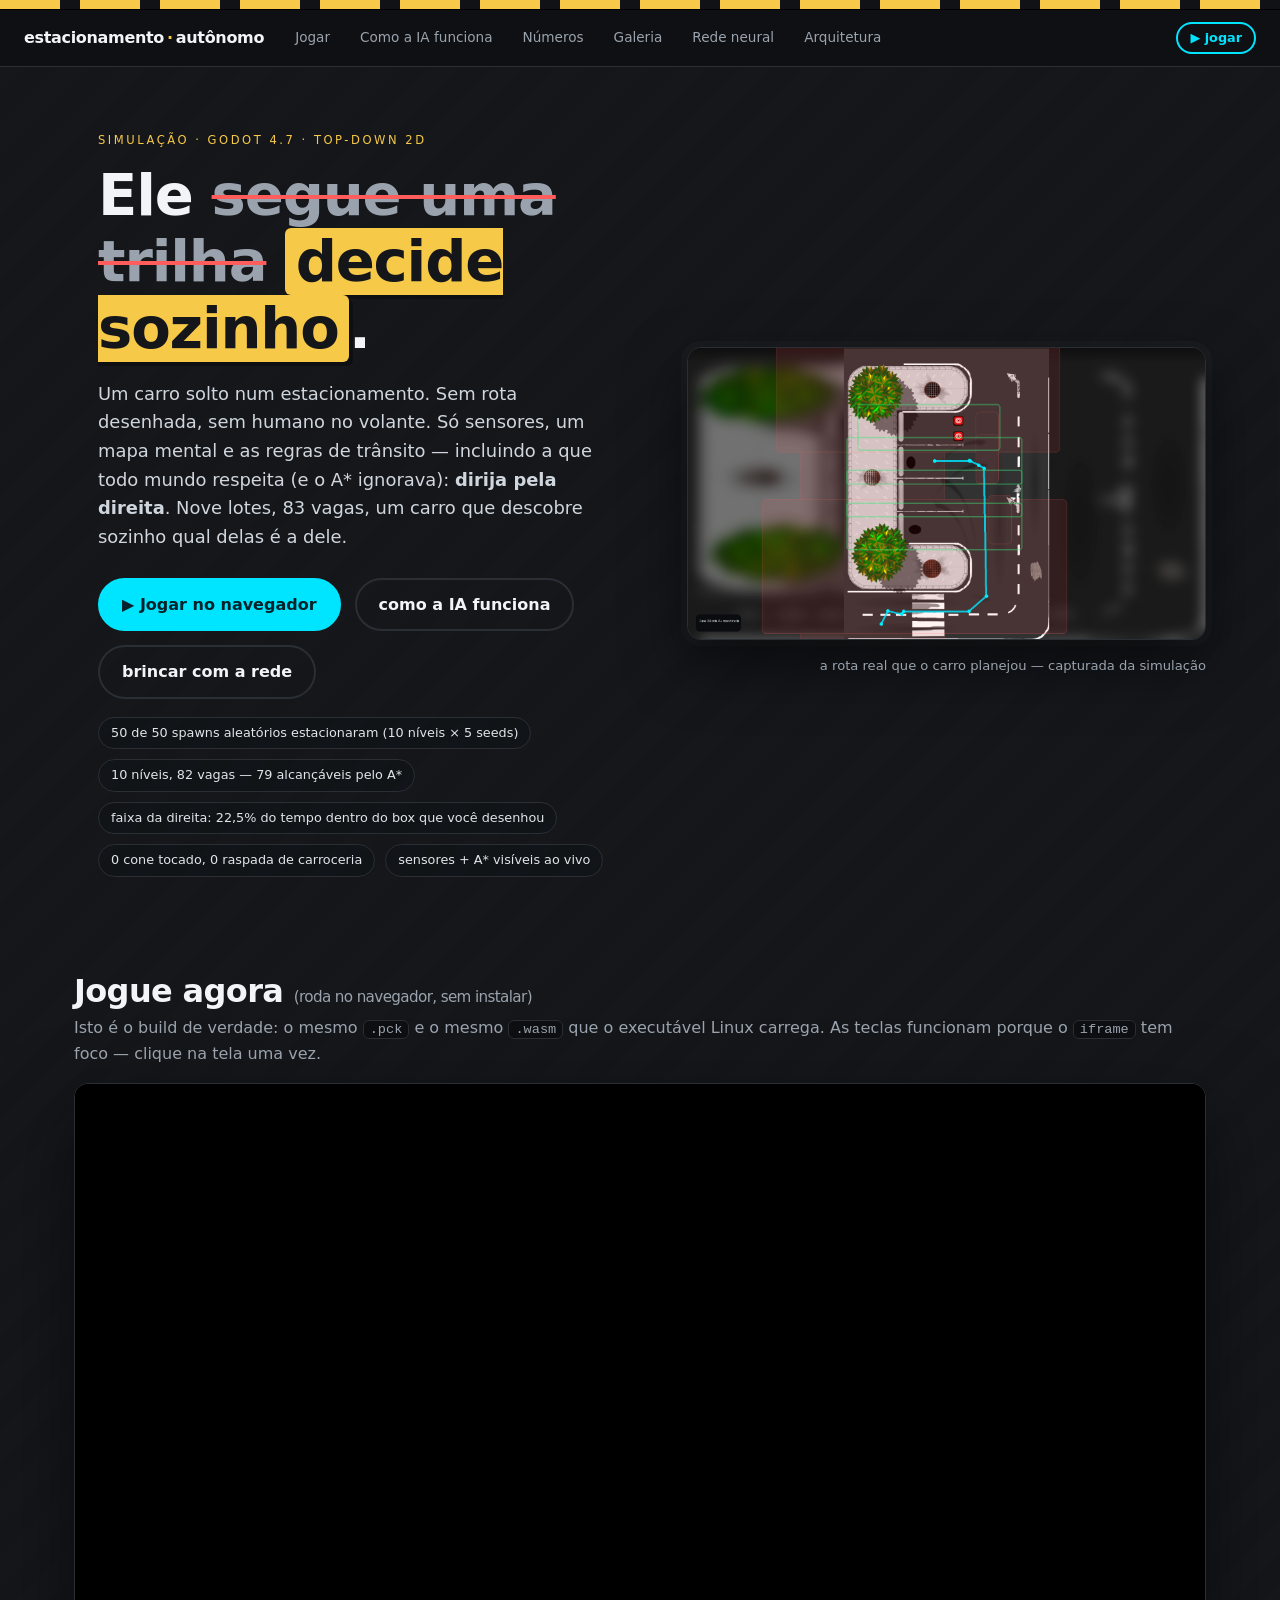
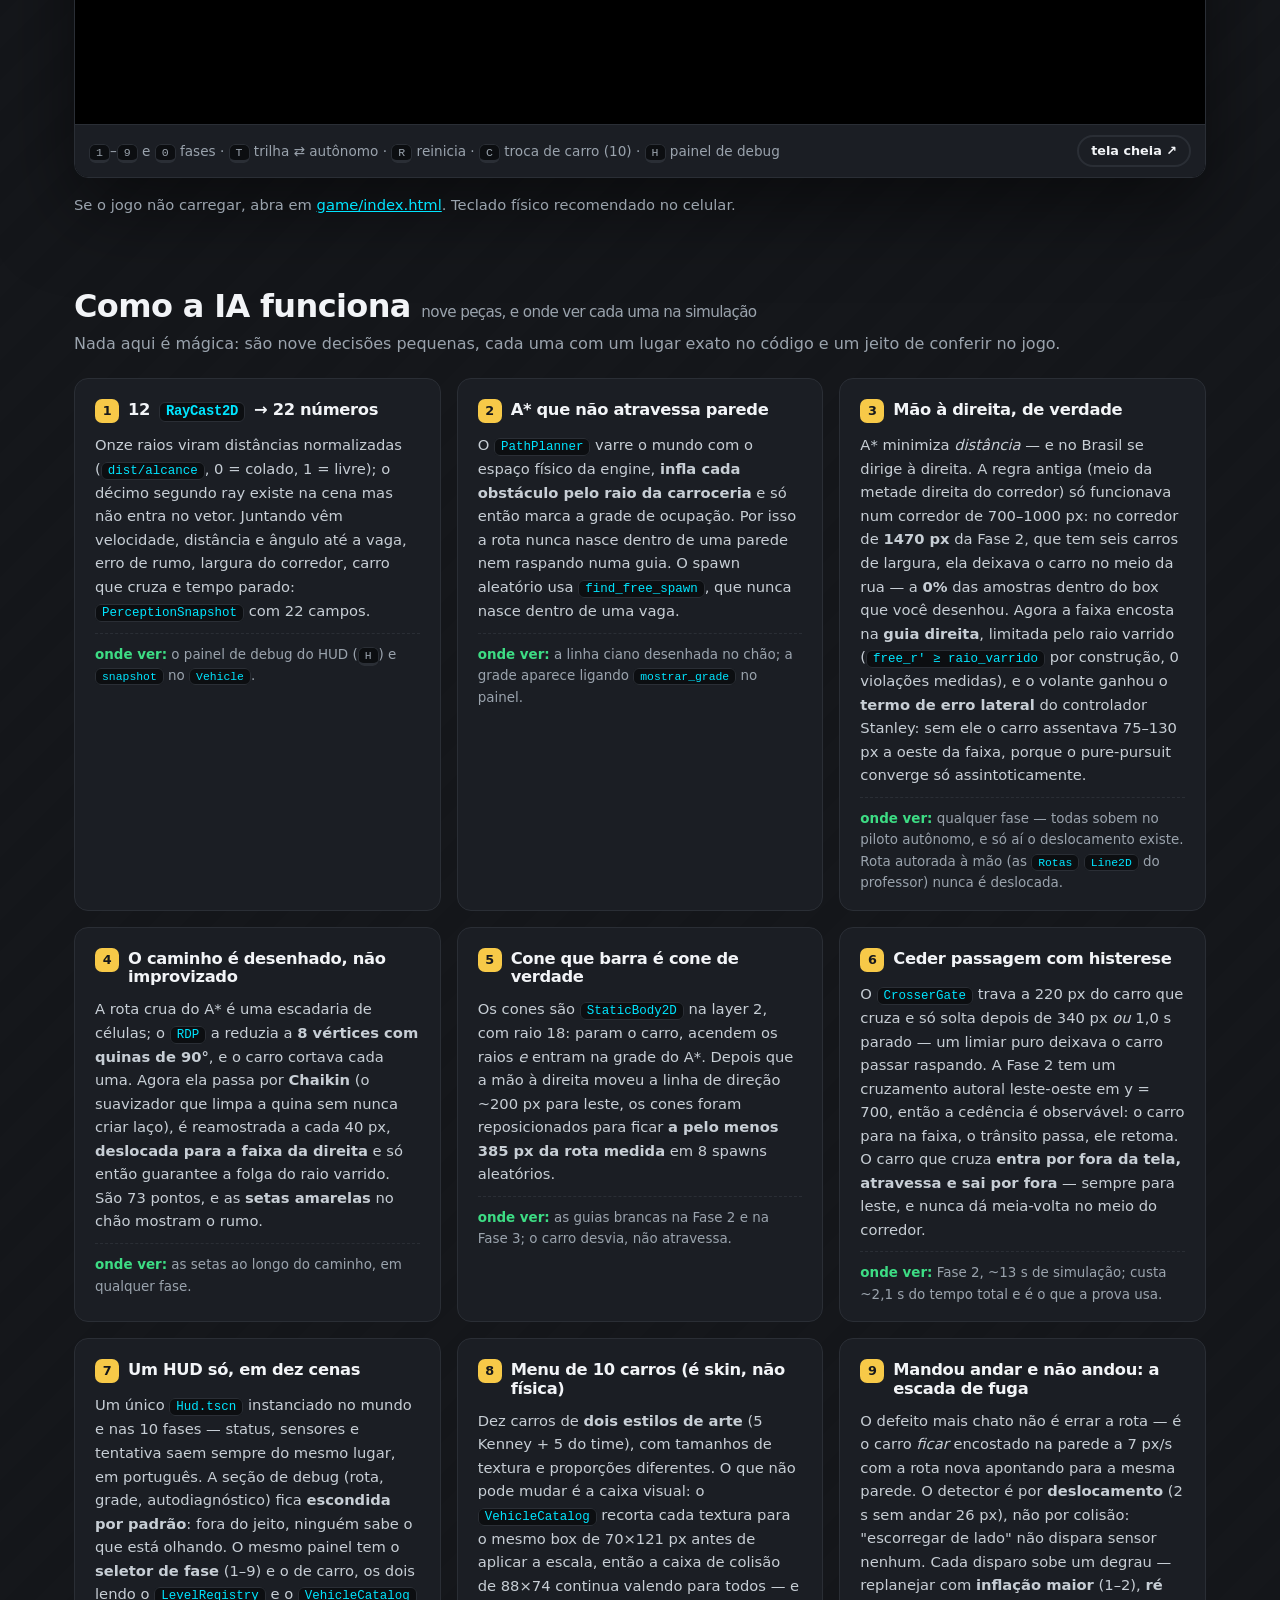
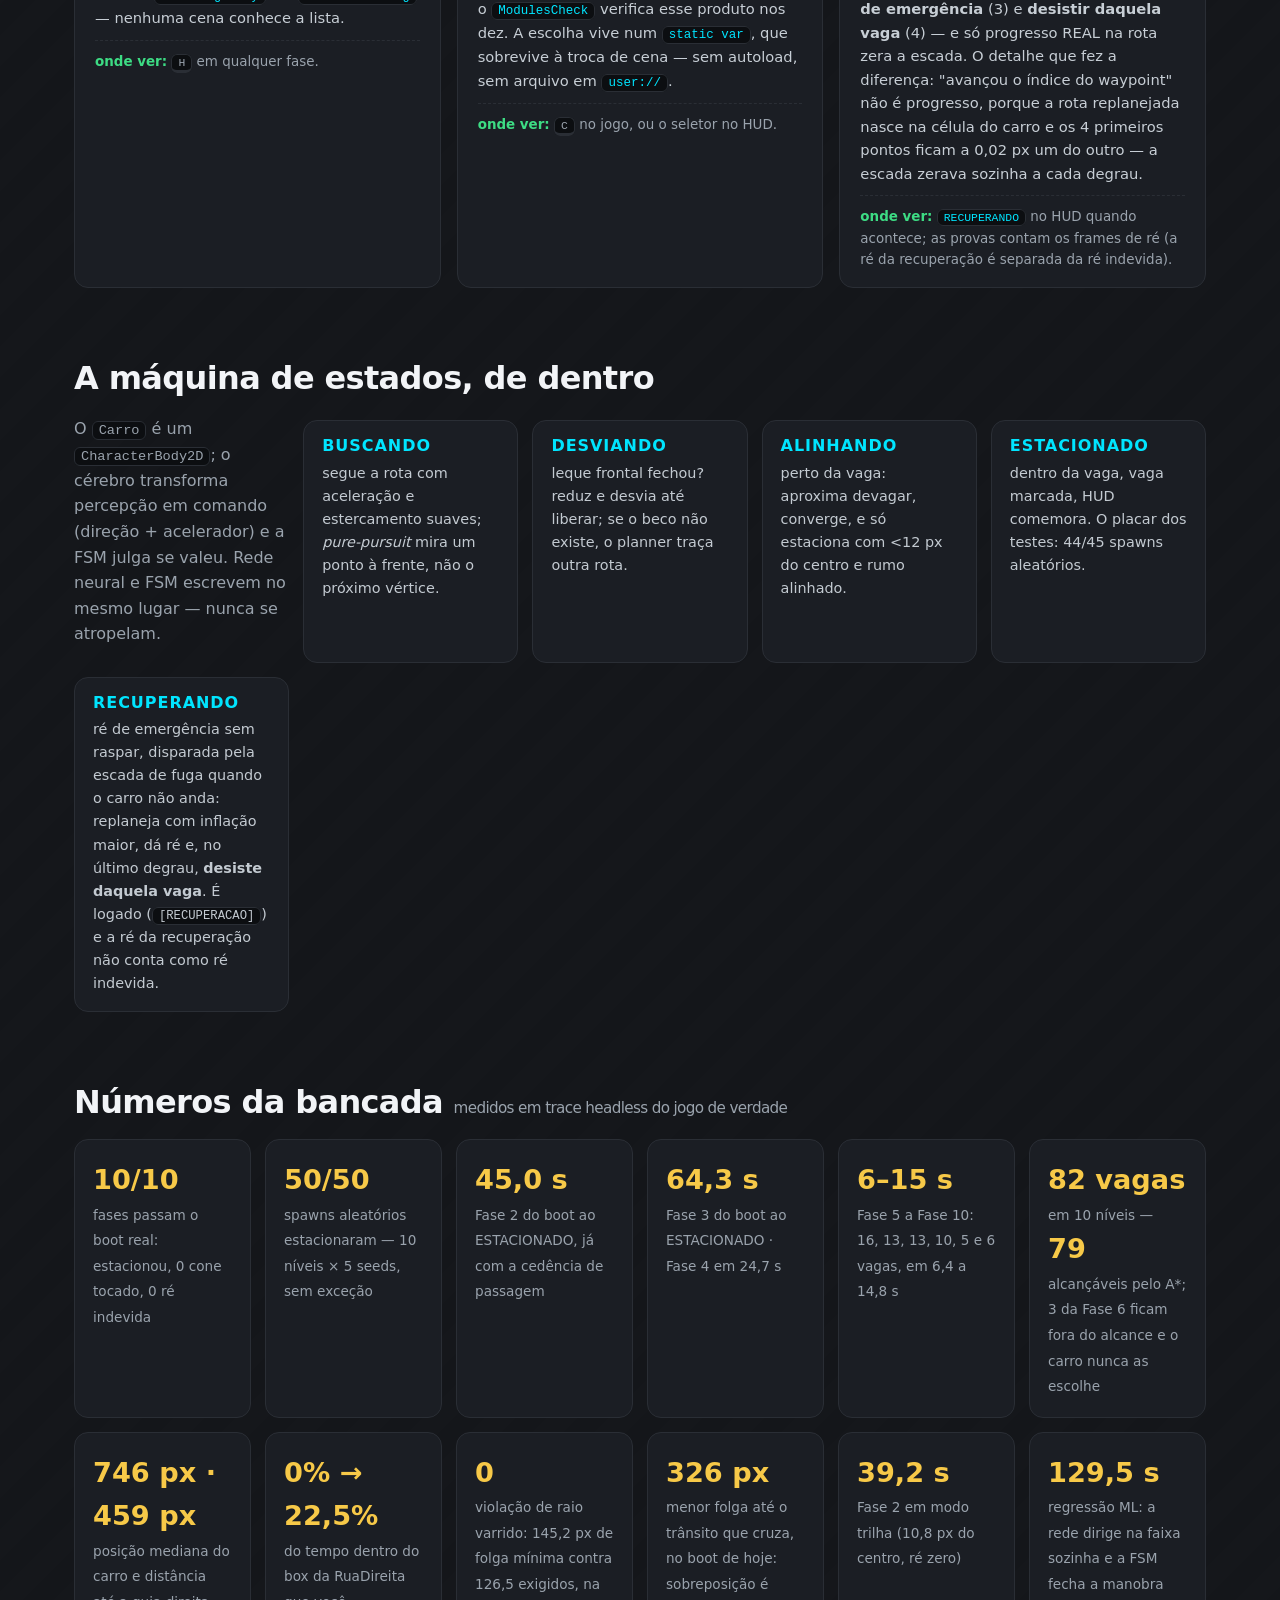
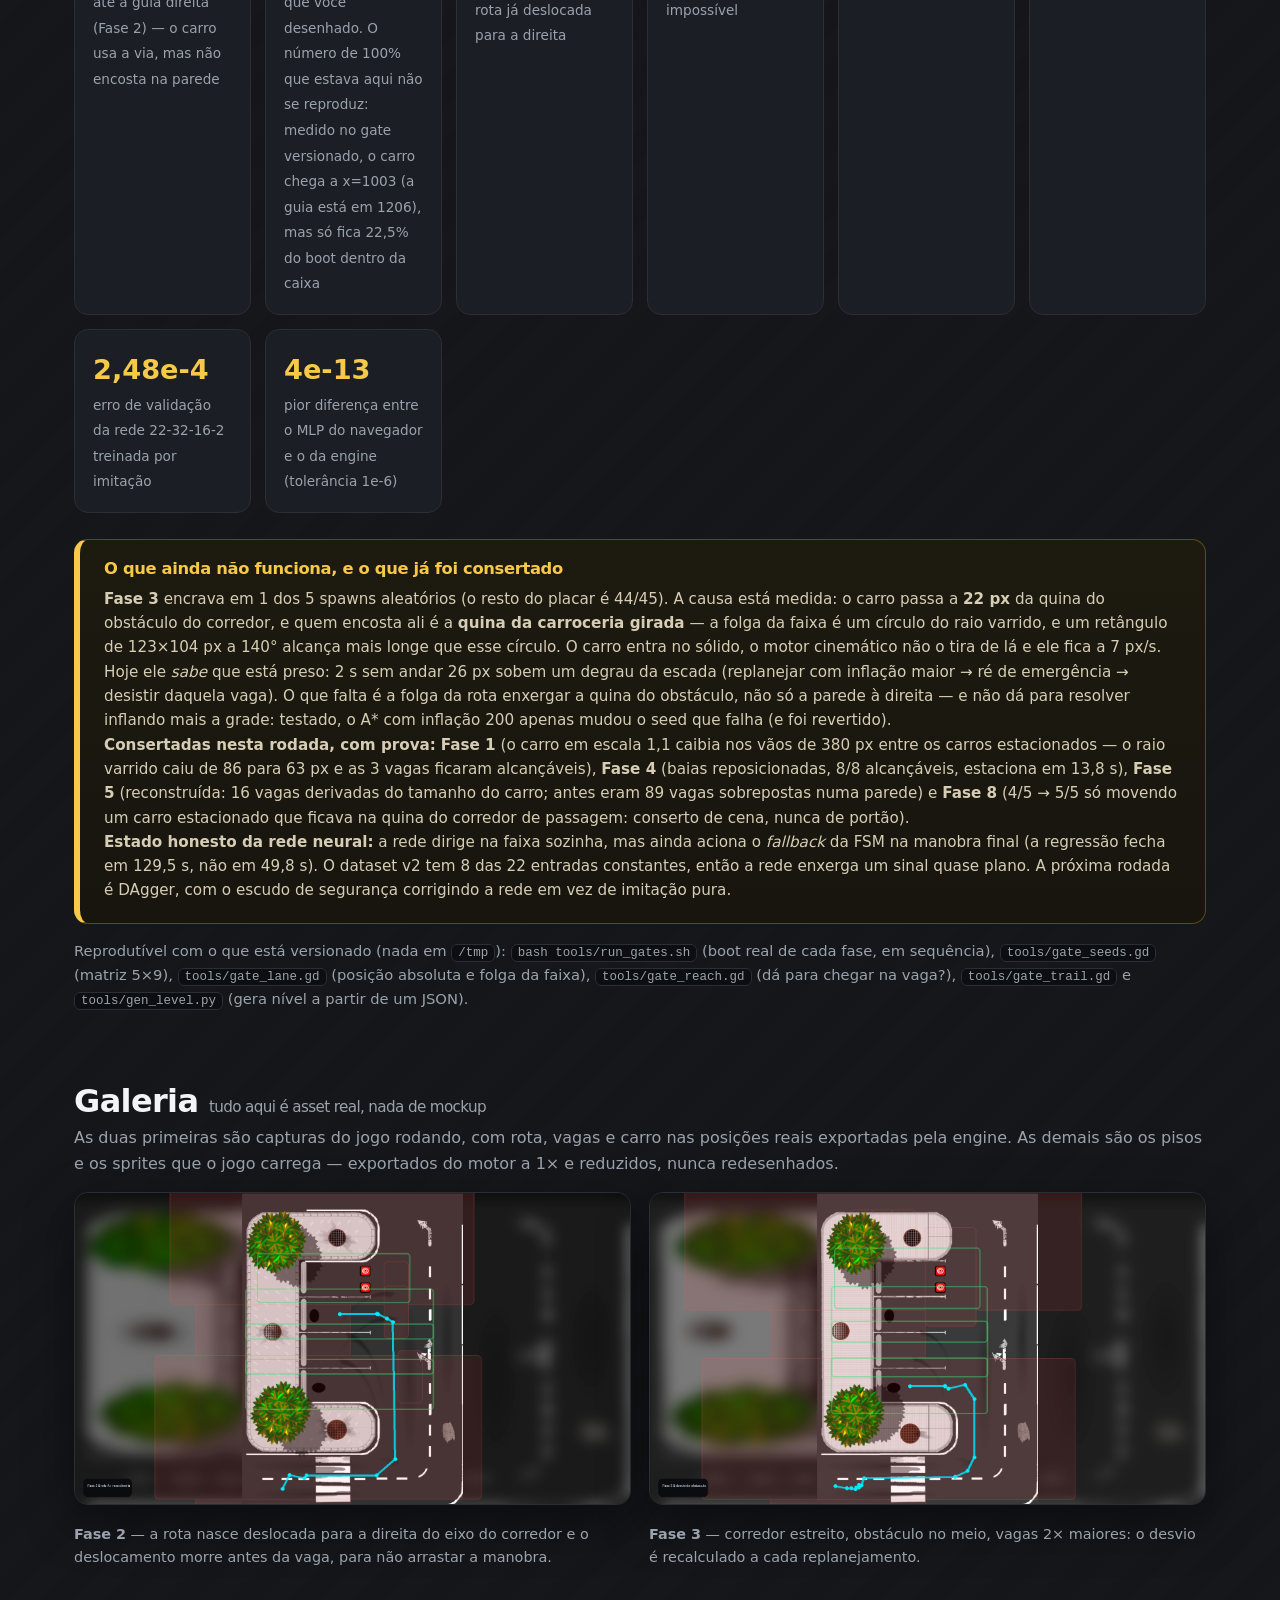
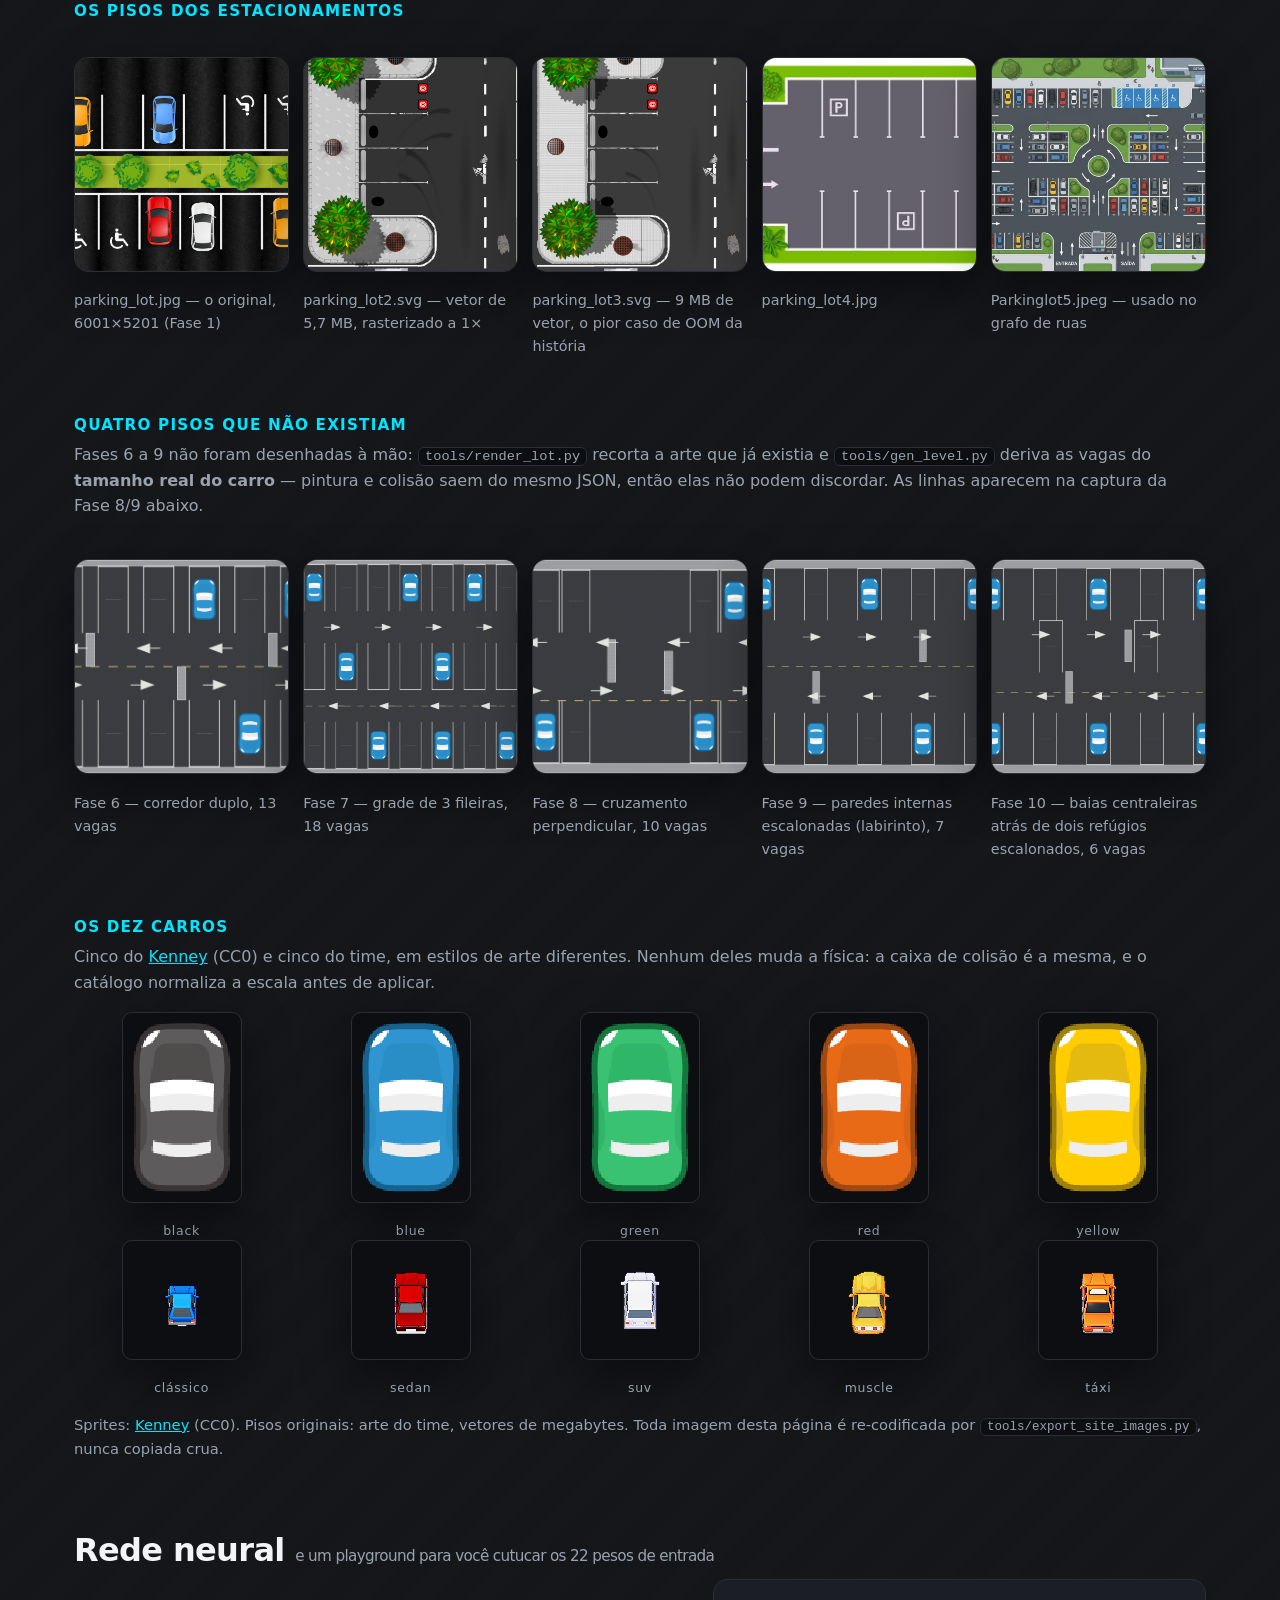
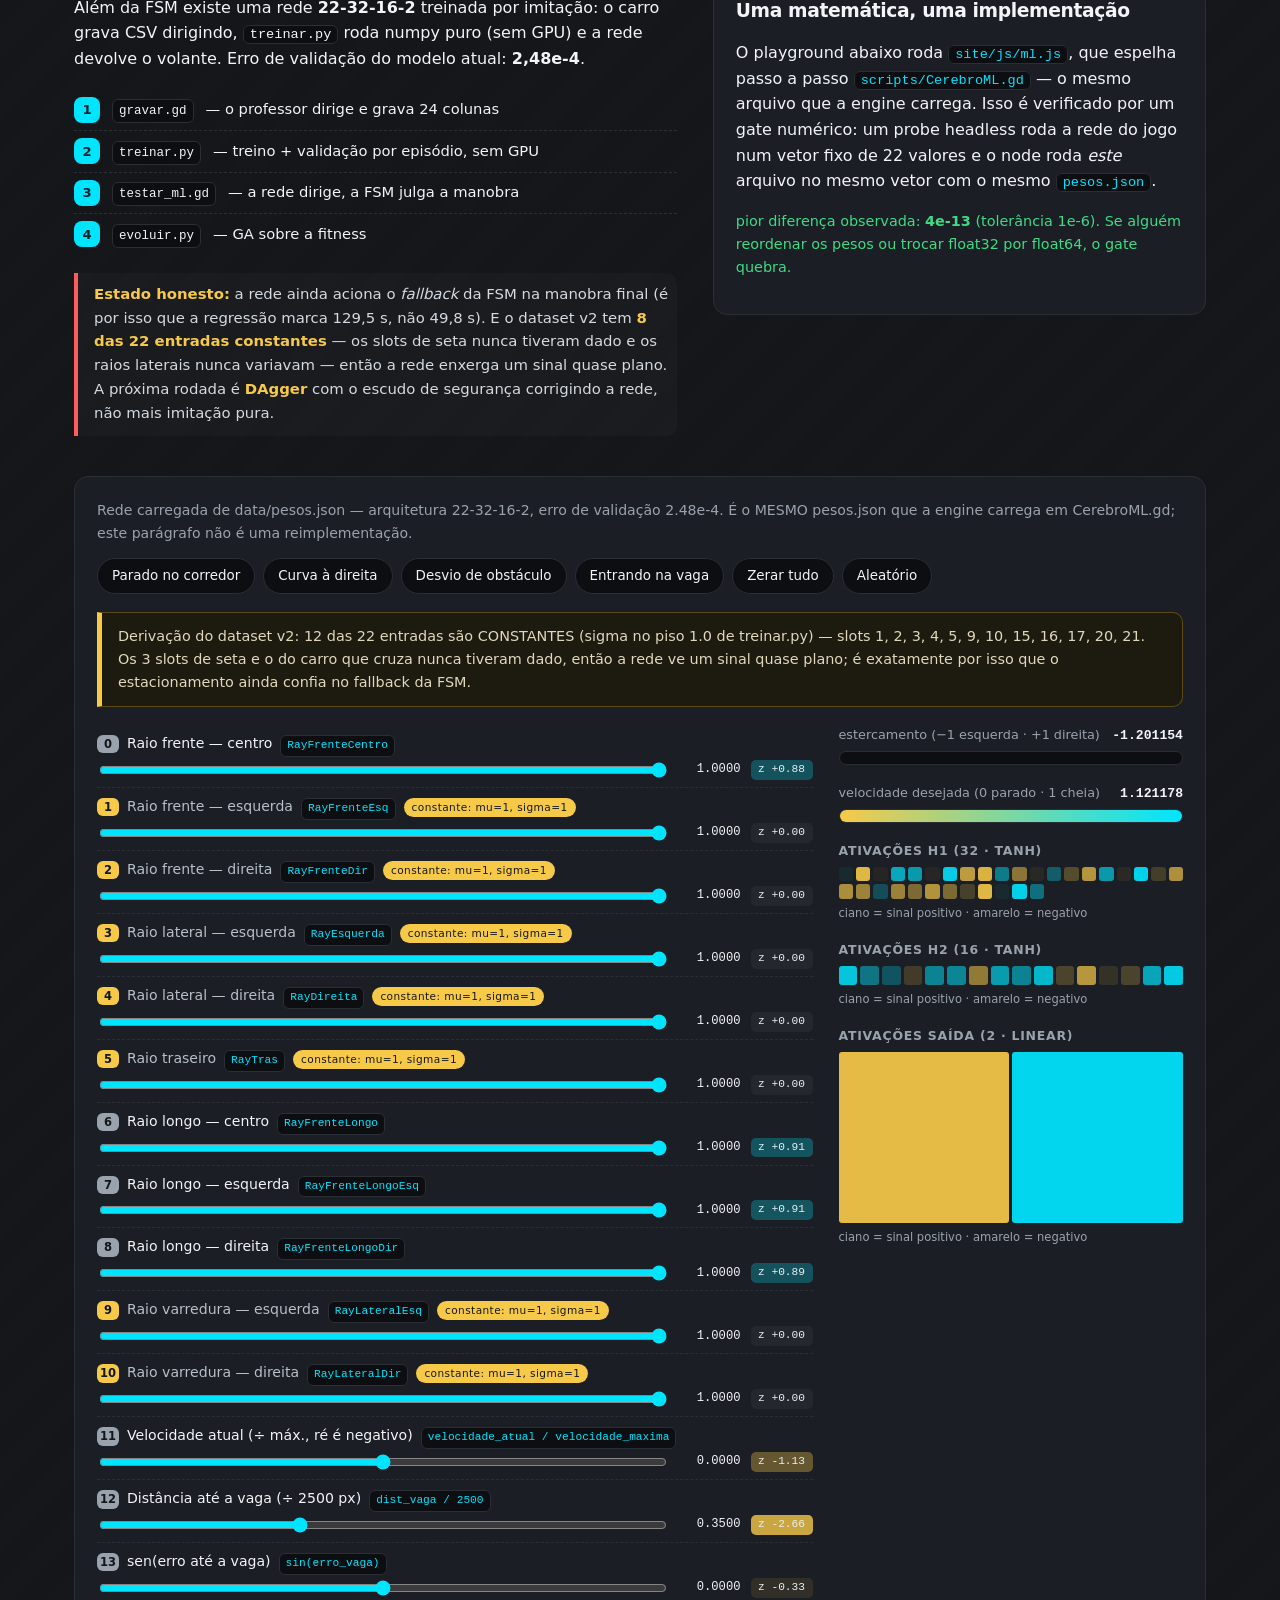
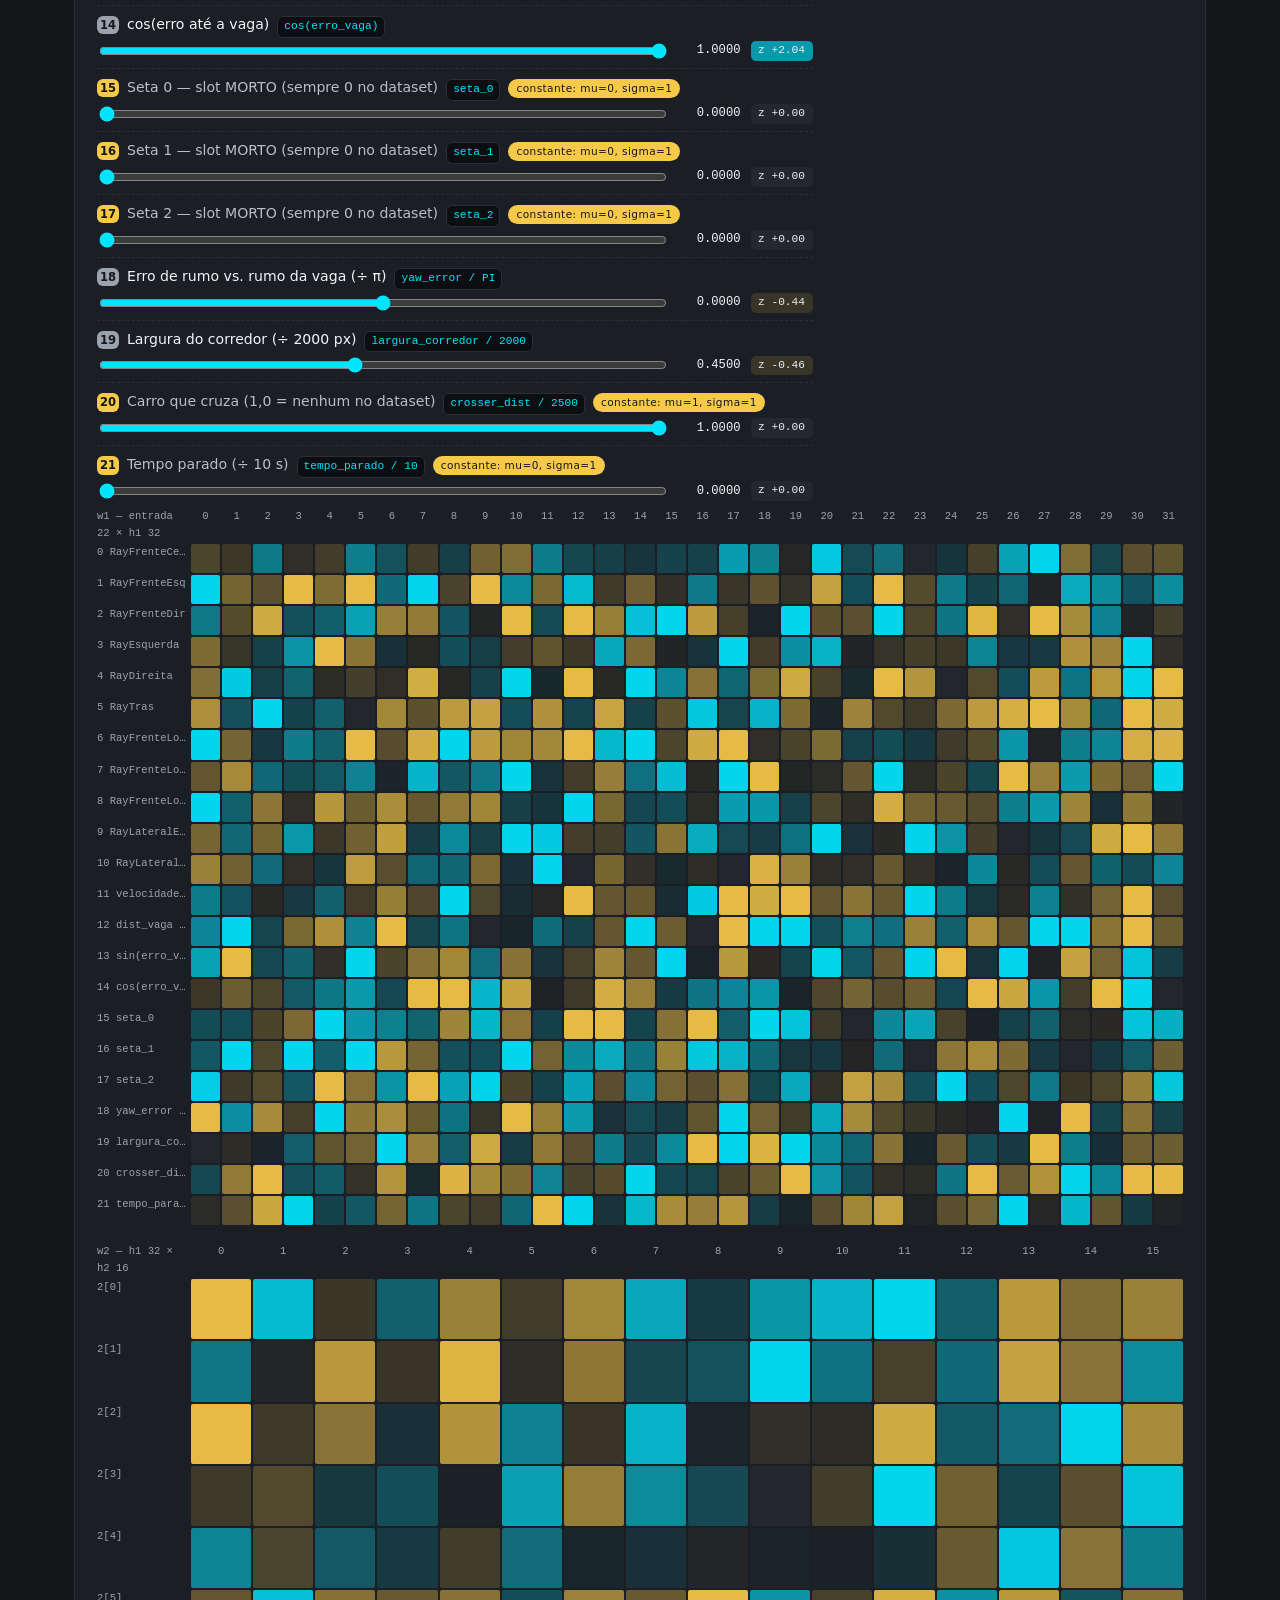
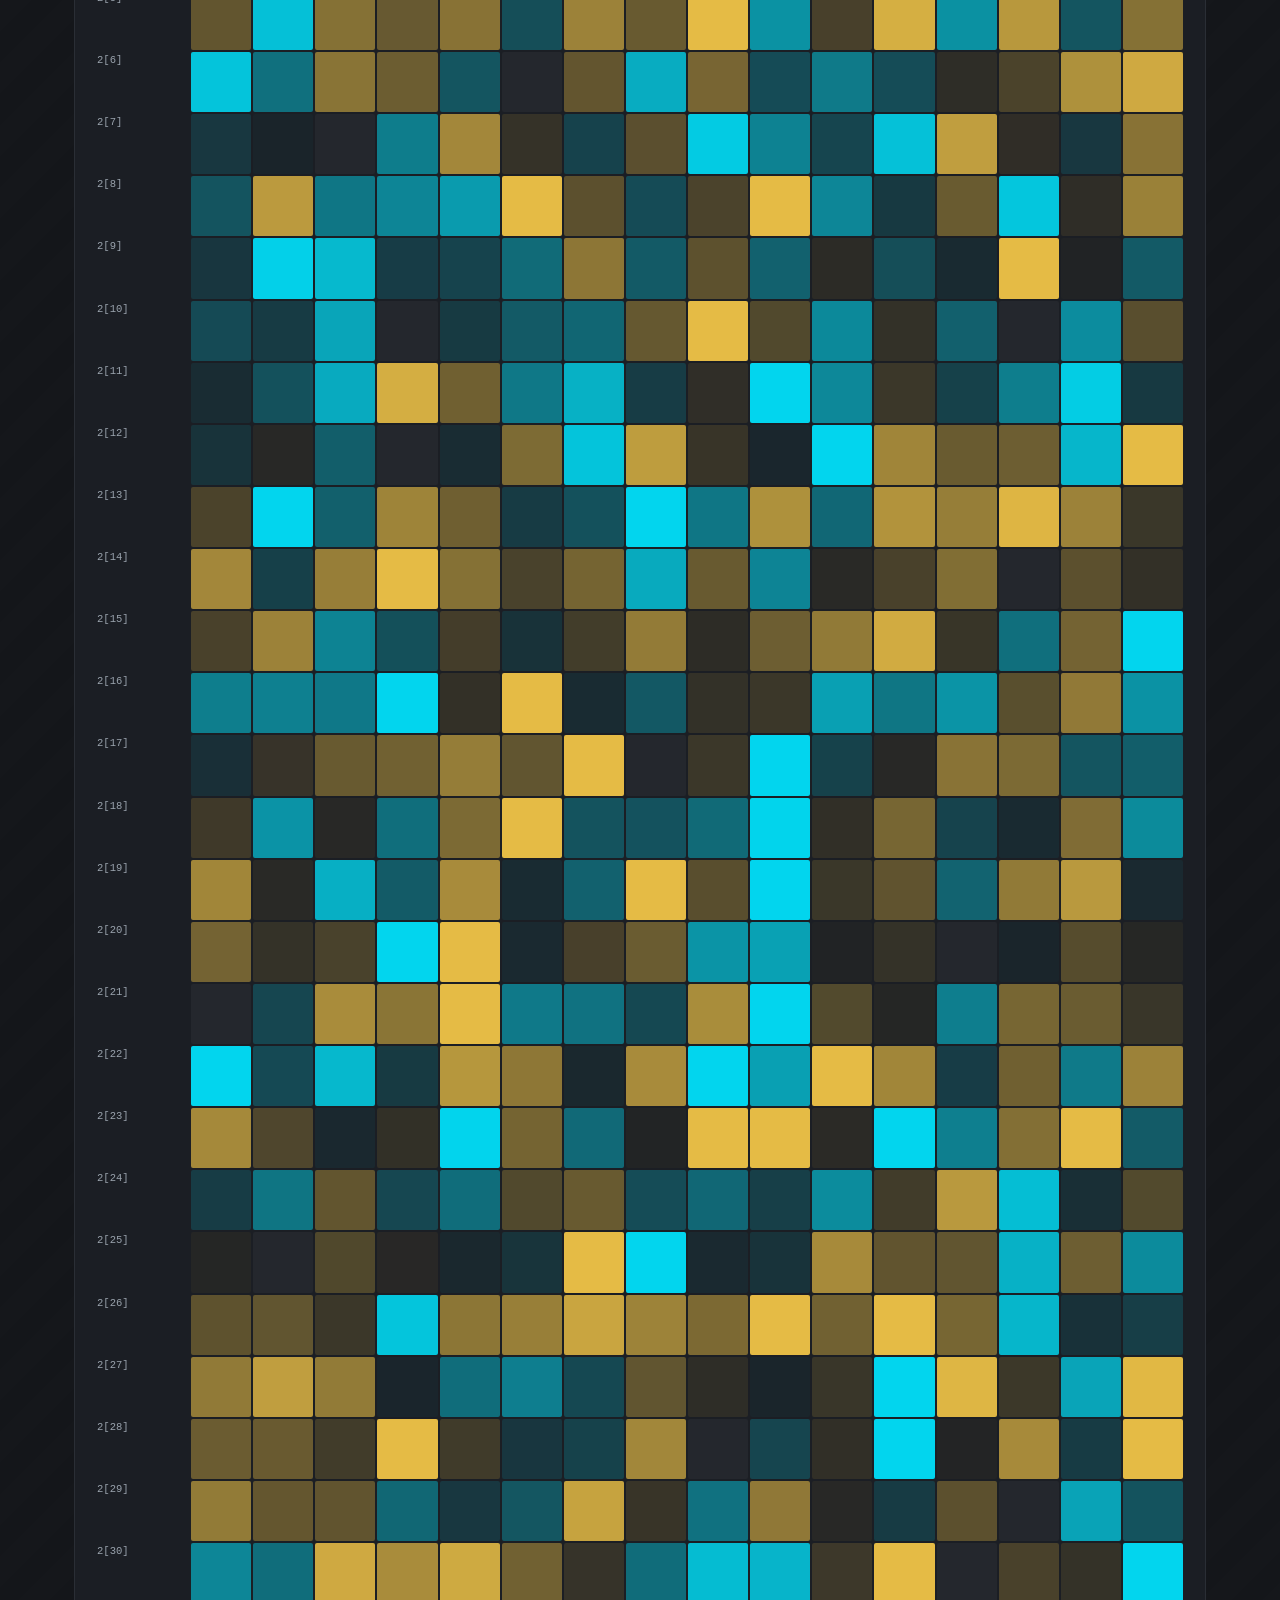
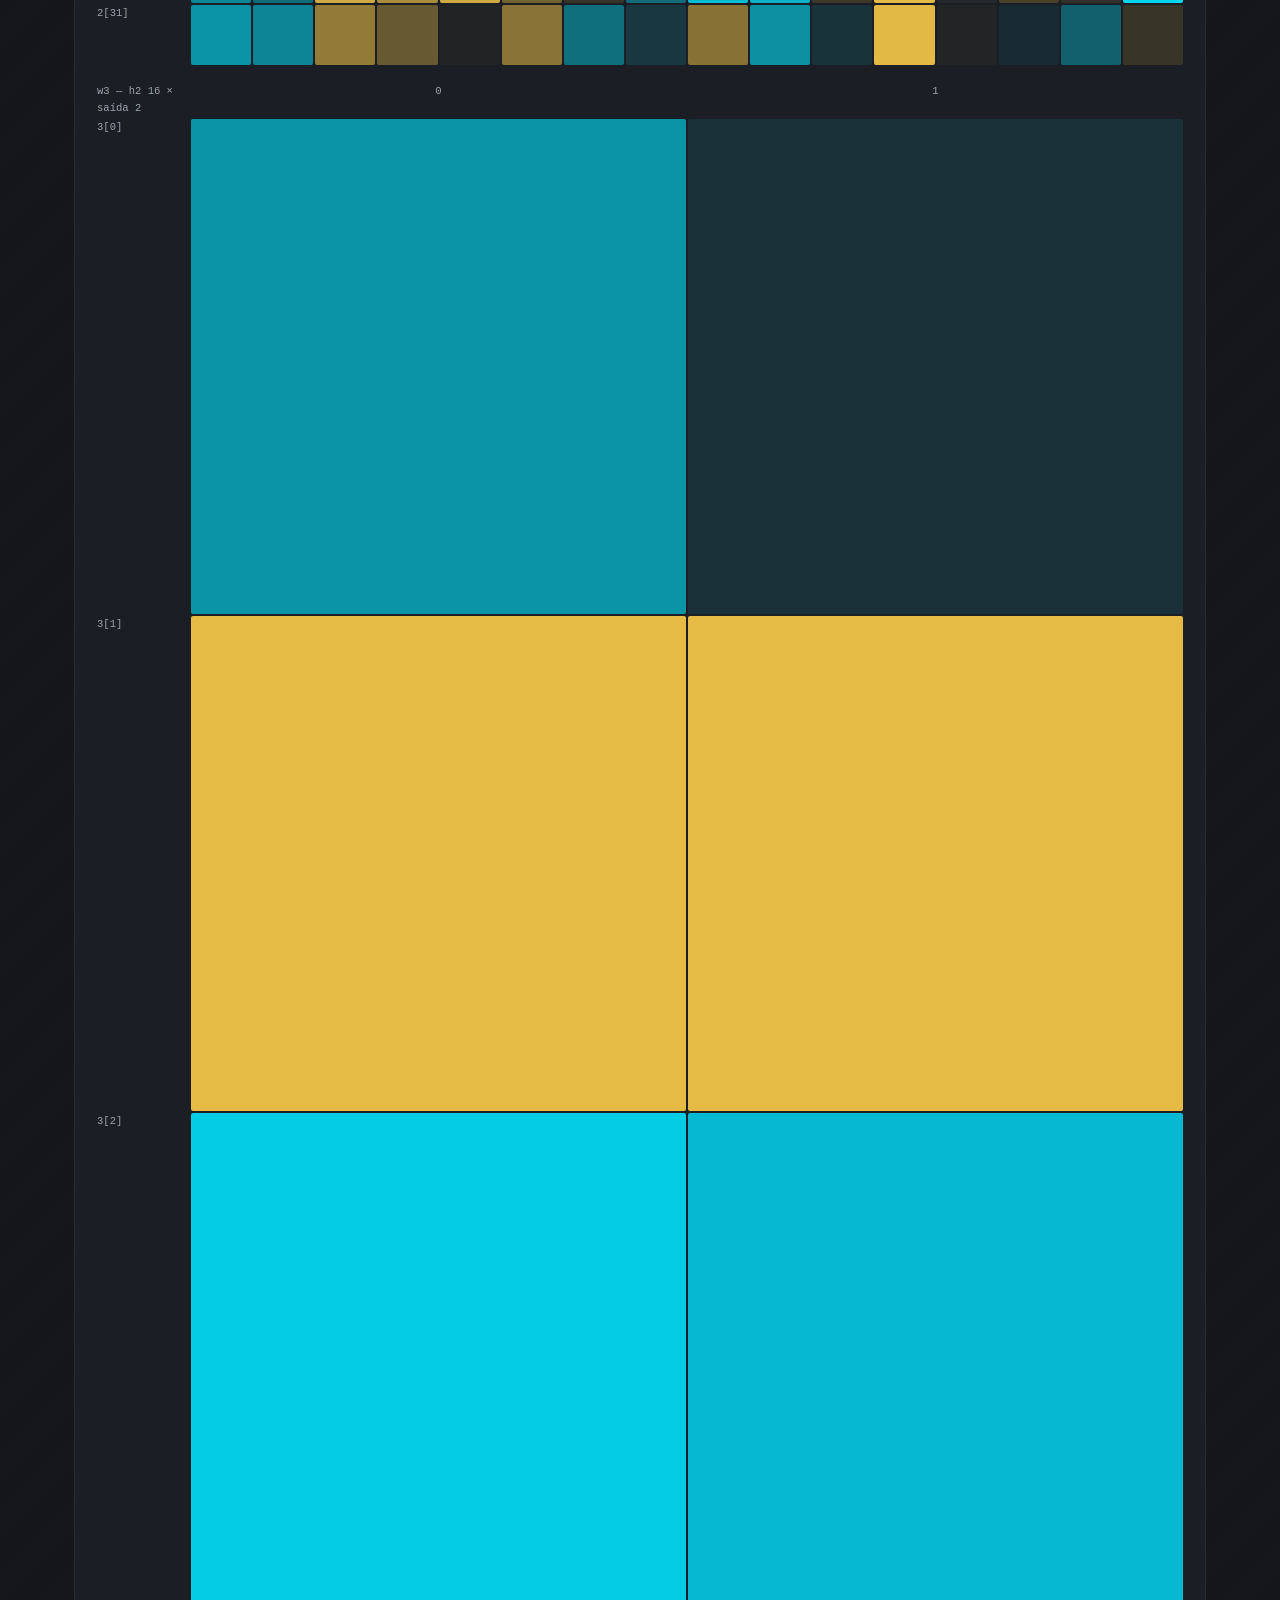
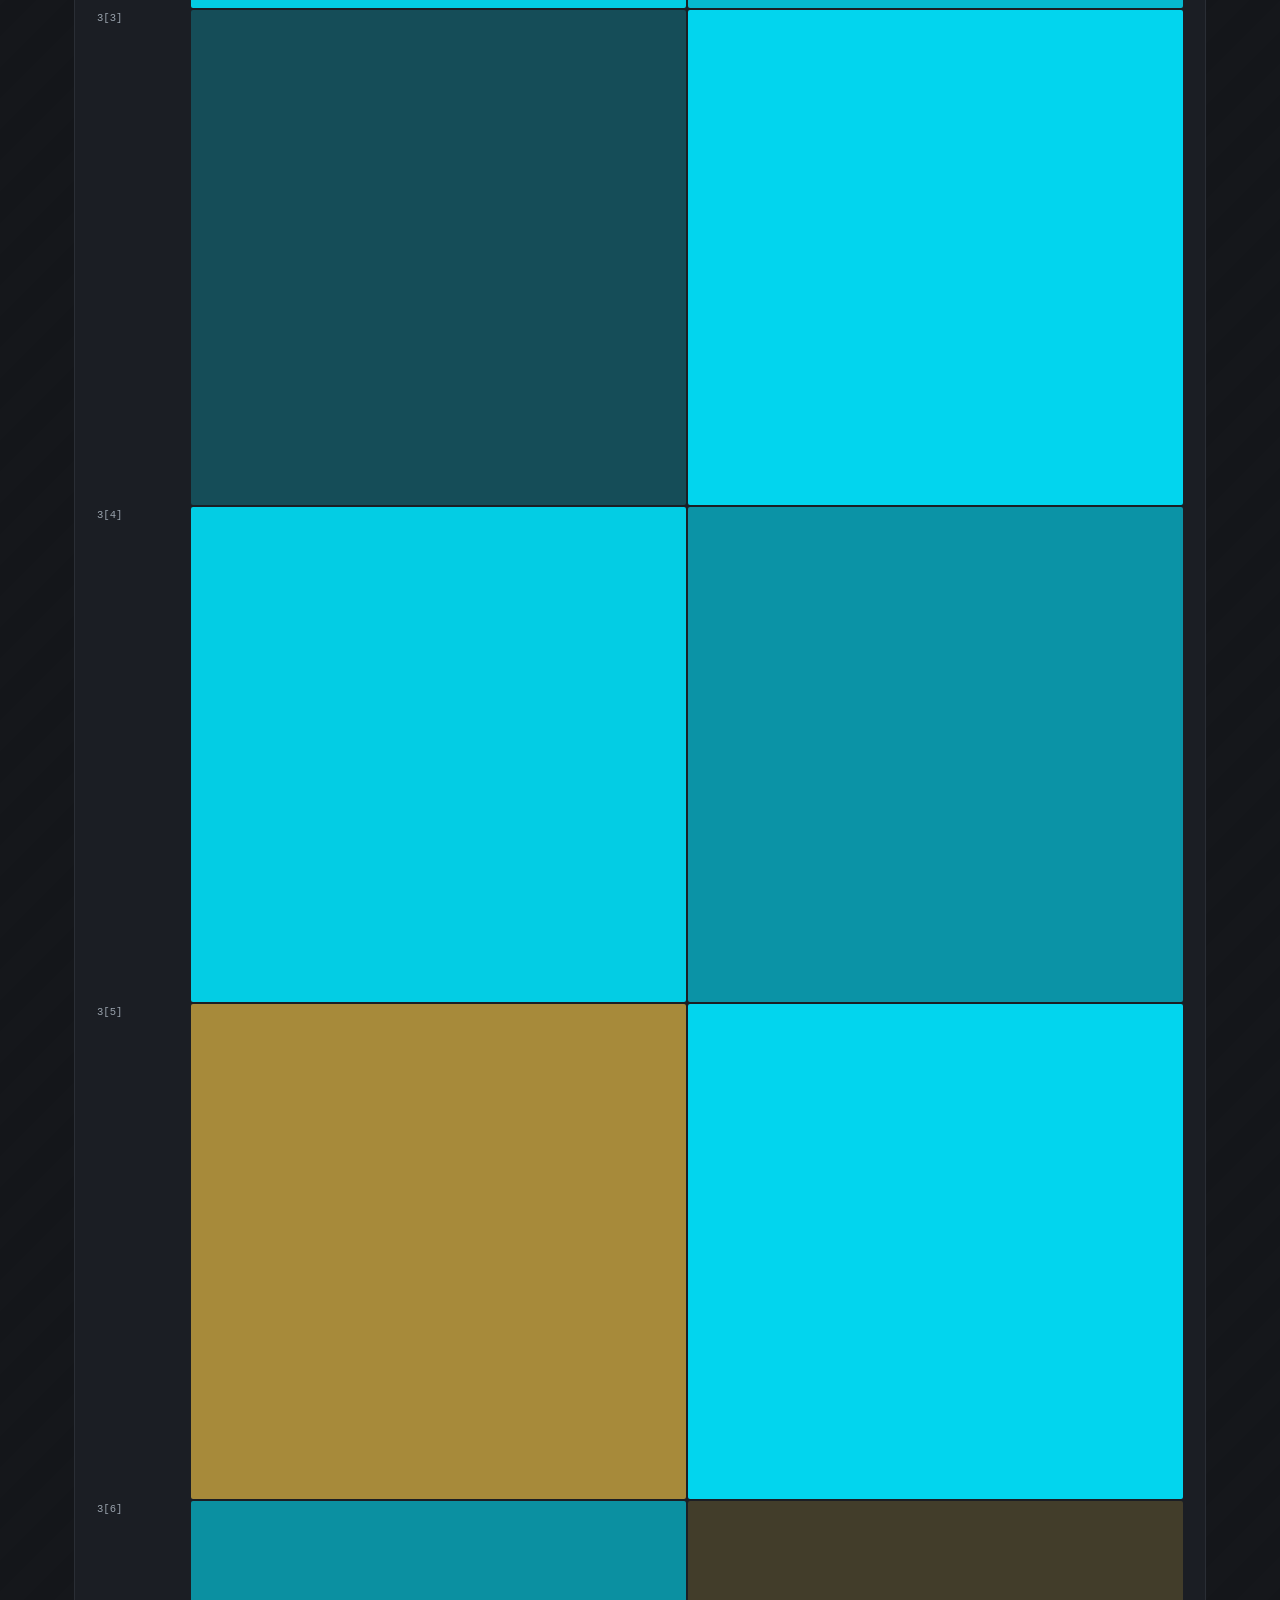
==== commit d8eab081: ":memo: site: publish the ten-level board with today's measured numbers and the Fase10 floor" ====
--- a/site/index.html
+++ b/site/index.html
@@ -41,9 +41,9 @@
       <a class="btn ghost" href="#rede-neural">brincar com a rede</a>
     </div>
     <ul class="chips">
-      <li>44 de 45 spawns aleatórios estacionaram</li>
-      <li>9 níveis, 83 vagas — todas alcançáveis pelo A*</li>
-      <li>faixa da direita: 100% dentro do box que você desenhou</li>
+      <li>50 de 50 spawns aleatórios estacionaram (10 níveis × 5 seeds)</li>
+      <li>10 níveis, 82 vagas — 79 alcançáveis pelo A*</li>
+      <li>faixa da direita: 22,5% do tempo dentro do box que você desenhou</li>
       <li>0 cone tocado, 0 raspada de carroceria</li>
       <li>sensores + A* visíveis ao vivo</li>
     </ul>
@@ -66,7 +66,7 @@
       allow="autoplay; fullscreen" loading="lazy"></iframe>
     <div class="moldura-barra">
       <span class="teclas">
-        <kbd>1</kbd>–<kbd>9</kbd> fases · <kbd>T</kbd> trilha ⇄ autônomo ·
+        <kbd>1</kbd>–<kbd>9</kbd> e <kbd>0</kbd> fases · <kbd>T</kbd> trilha ⇄ autônomo ·
         <kbd>R</kbd> reinicia · <kbd>C</kbd> troca de carro (10) · <kbd>H</kbd> painel de debug
       </span>
       <a class="btn mini" href="game/index.html" target="_blank" rel="noopener">tela cheia ↗</a>
@@ -157,7 +157,7 @@
 
     <article class="card">
       <h3><span class="card-n">7</span> Um HUD só, em dez cenas</h3>
-      <p>Um único <code>Hud.tscn</code> instanciado no mundo e nas 9 fases — status,
+      <p>Um único <code>Hud.tscn</code> instanciado no mundo e nas 10 fases — status,
       sensores e tentativa saem sempre do mesmo lugar, em português. A seção de debug
       (rota, grade, autodiagnóstico) fica <strong>escondida por padrão</strong>: fora do
       jeito, ninguém sabe o que está olhando. O mesmo painel tem o <strong>seletor de
@@ -212,16 +212,16 @@
 <section id="numeros" class="numeros">
   <h2>Números da bancada <small>medidos em trace headless do jogo de verdade</small></h2>
   <div class="grid-num">
-    <div><strong>9/9</strong><span>fases passam o boot real: estacionou, 0 cone tocado, 0 ré indevida</span></div>
-    <div><strong>44/45</strong><span>spawns aleatórios estacionaram — 9 níveis × 5 seeds, 0–9 s de desvio</span></div>
-    <div><strong>46,9 s</strong><span>Fase 2 do boot ao ESTACIONADO, já com a cedência de passagem</span></div>
-    <div><strong>49,8 s</strong><span>Fase 3 do boot ao ESTACIONADO · Fase 4 em 13,8 s</span></div>
-    <div><strong>7–13 s</strong><span>Fase 5 a Fase 9: 16, 13, 18, 10 e 7 vagas, todas em 13,2 s ou menos</span></div>
-    <div><strong>83 vagas</strong><span>em 9 níveis — e <strong>100%</strong> delas alcançáveis pelo A*</span></div>
-    <div><strong>978 px · 222 px</strong><span>posição mediana do carro e distância até a guia direita (Fase 2)</span></div>
-    <div><strong>0% → 100%</strong><span>das amostras dentro do box da RuaDireita que você desenhou</span></div>
-    <div><strong>0</strong><span>violação de raio varrido: 126,3 px de folga mínima contra 126,5 exigidos</span></div>
-    <div><strong>286–586 px</strong><span>folga mínima até o trânsito que cruza: sobreposição é impossível</span></div>
+    <div><strong>10/10</strong><span>fases passam o boot real: estacionou, 0 cone tocado, 0 ré indevida</span></div>
+    <div><strong>50/50</strong><span>spawns aleatórios estacionaram — 10 níveis × 5 seeds, sem exceção</span></div>
+    <div><strong>45,0 s</strong><span>Fase 2 do boot ao ESTACIONADO, já com a cedência de passagem</span></div>
+    <div><strong>64,3 s</strong><span>Fase 3 do boot ao ESTACIONADO · Fase 4 em 24,7 s</span></div>
+    <div><strong>6–15 s</strong><span>Fase 5 a Fase 10: 16, 13, 13, 10, 5 e 6 vagas, em 6,4 a 14,8 s</span></div>
+    <div><strong>82 vagas</strong><span>em 10 níveis — <strong>79</strong> alcançáveis pelo A*; 3 da Fase 6 ficam fora do alcance e o carro nunca as escolhe</span></div>
+    <div><strong>746 px · 459 px</strong><span>posição mediana do carro e distância até a guia direita (Fase 2) — o carro usa a via, mas não encosta na parede</span></div>
+    <div><strong>0% → 22,5%</strong><span>do tempo dentro do box da RuaDireita que você desenhado. O número de 100% que estava aqui não se reproduz: medido no gate versionado, o carro chega a x=1003 (a guia está em 1206), mas só fica 22,5% do boot dentro da caixa</span></div>
+    <div><strong>0</strong><span>violação de raio varrido: 145,2 px de folga mínima contra 126,5 exigidos, na rota já deslocada para a direita</span></div>
+    <div><strong>326 px</strong><span>menor folga até o trânsito que cruza, no boot de hoje: sobreposição é impossível</span></div>
     <div><strong>39,2 s</strong><span>Fase 2 em modo trilha (10,8 px do centro, ré zero)</span></div>
     <div><strong>129,5 s</strong><span>regressão ML: a rede dirige na faixa sozinha e a FSM fecha a manobra</span></div>
     <div><strong>2,48e-4</strong><span>erro de validação da rede 22-32-16-2 treinada por imitação</span></div>
@@ -300,6 +300,7 @@
     <figure><img src="img/piso-fase7.png" alt="Piso gerado da Fase 7" loading="lazy" /><figcaption>Fase 7 — grade de 3 fileiras, 18 vagas</figcaption></figure>
     <figure><img src="img/piso-fase8.png" alt="Piso gerado da Fase 8" loading="lazy" /><figcaption>Fase 8 — cruzamento perpendicular, 10 vagas</figcaption></figure>
     <figure><img src="img/piso-fase9.png" alt="Piso gerado da Fase 9" loading="lazy" /><figcaption>Fase 9 — paredes internas escalonadas (labirinto), 7 vagas</figcaption></figure>
+    <figure><img src="img/piso-fase10.png" alt="Piso gerado da Fase 10" loading="lazy" /><figcaption>Fase 10 — baias centraleiras atrás de dois refúgios escalonados, 6 vagas</figcaption></figure>
   </div>
 
   <h3>Os dez carros</h3>
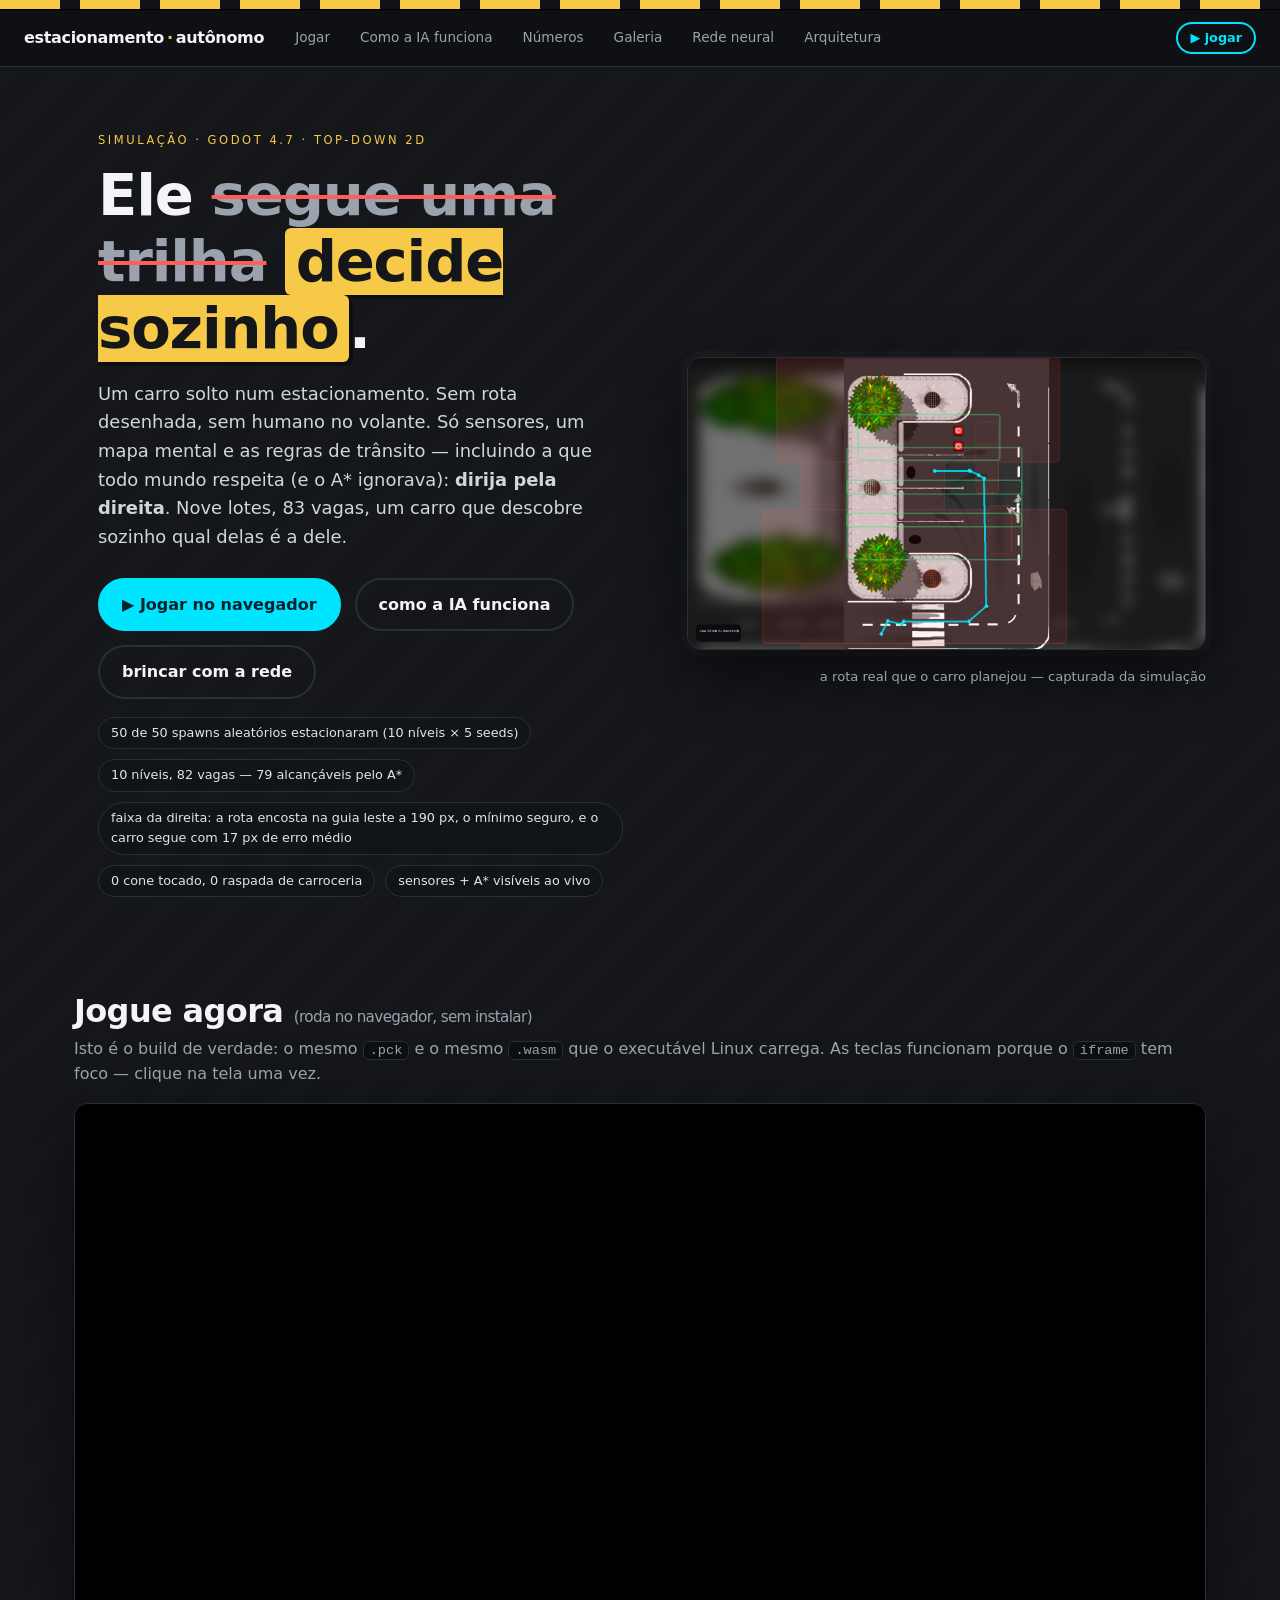
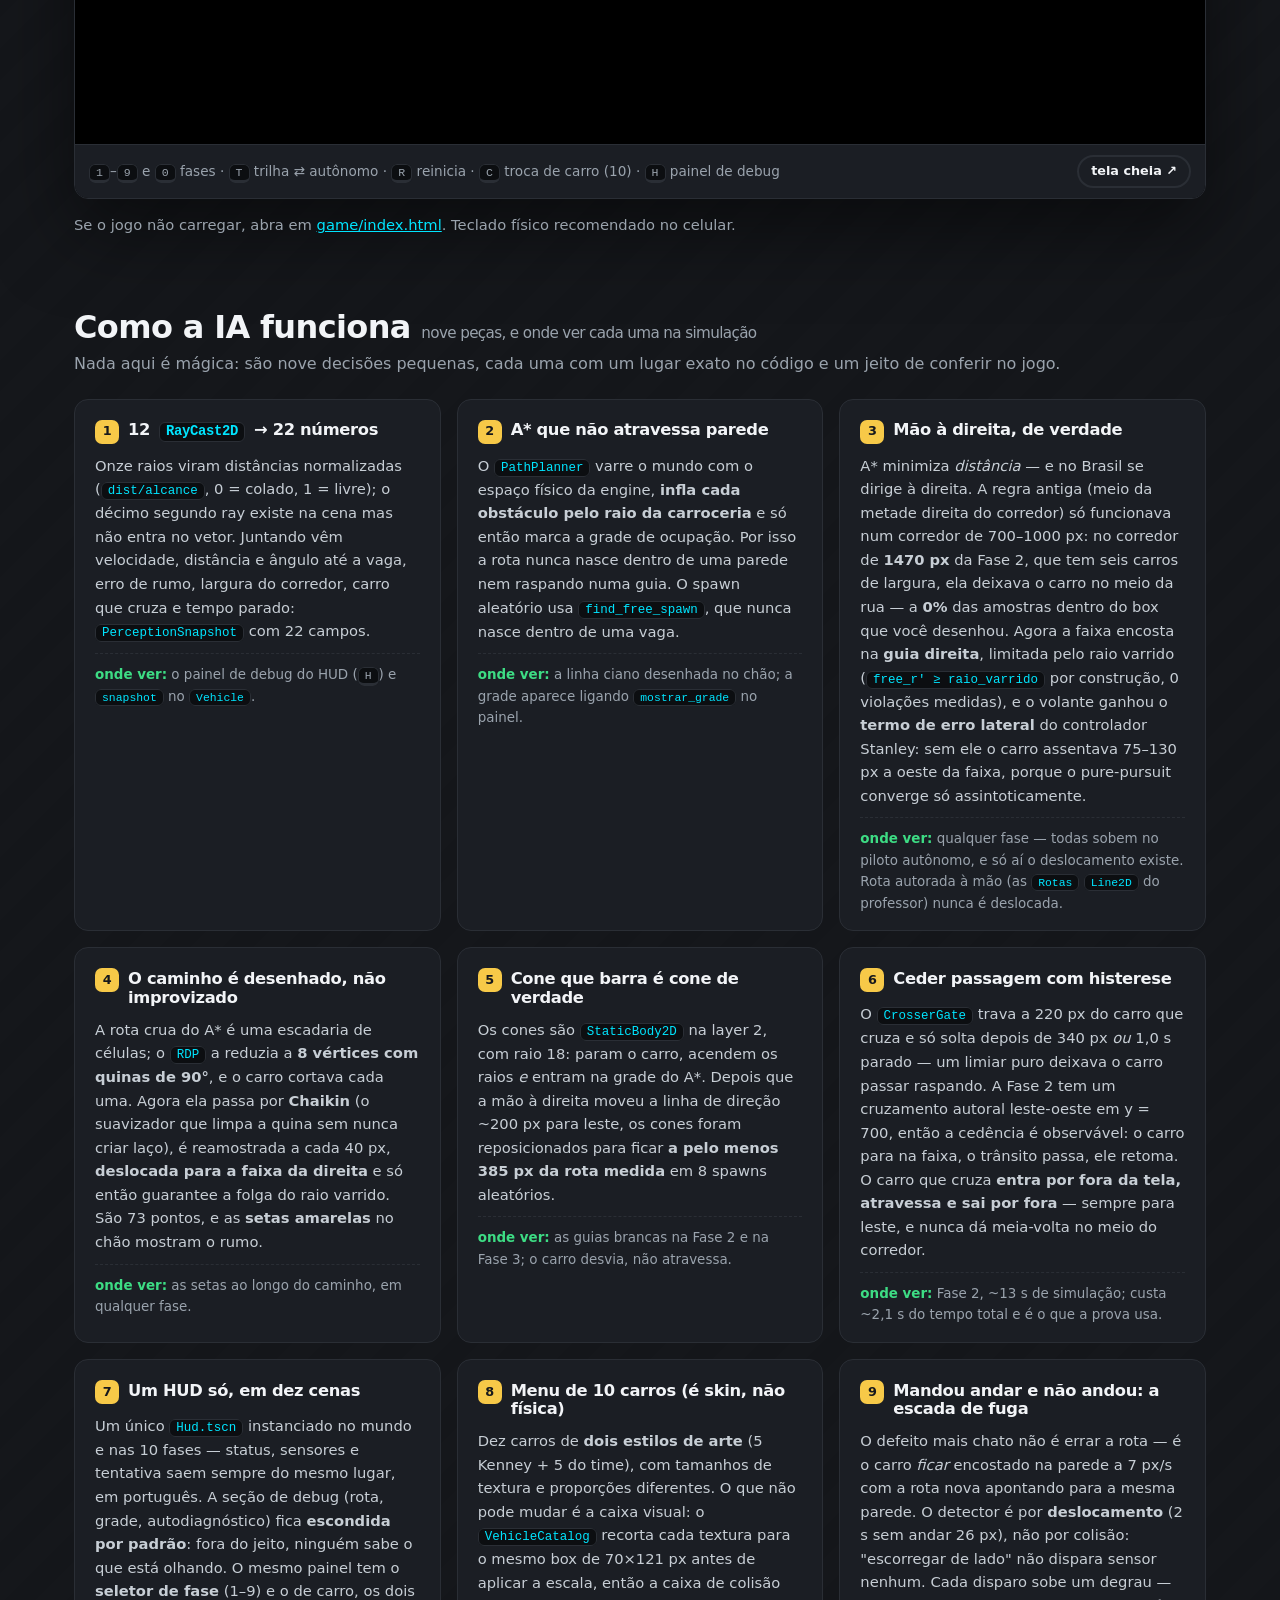
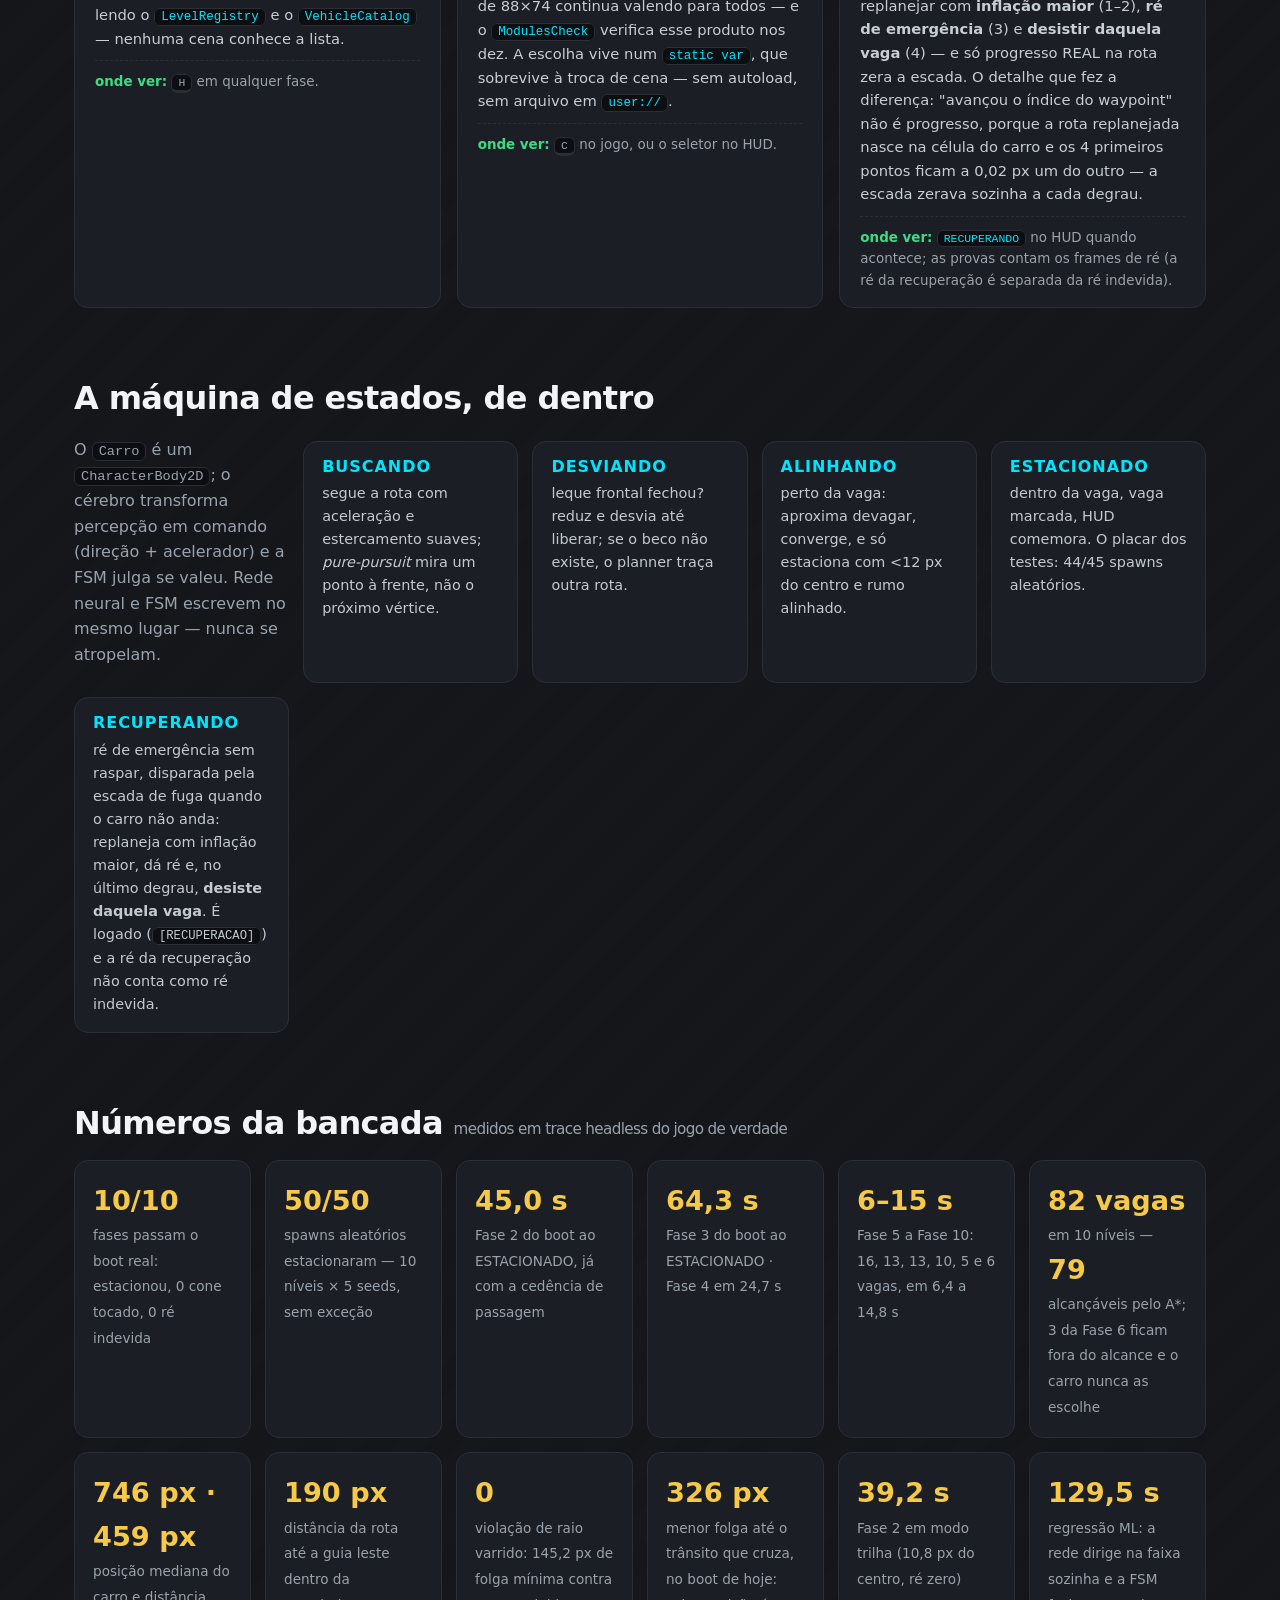
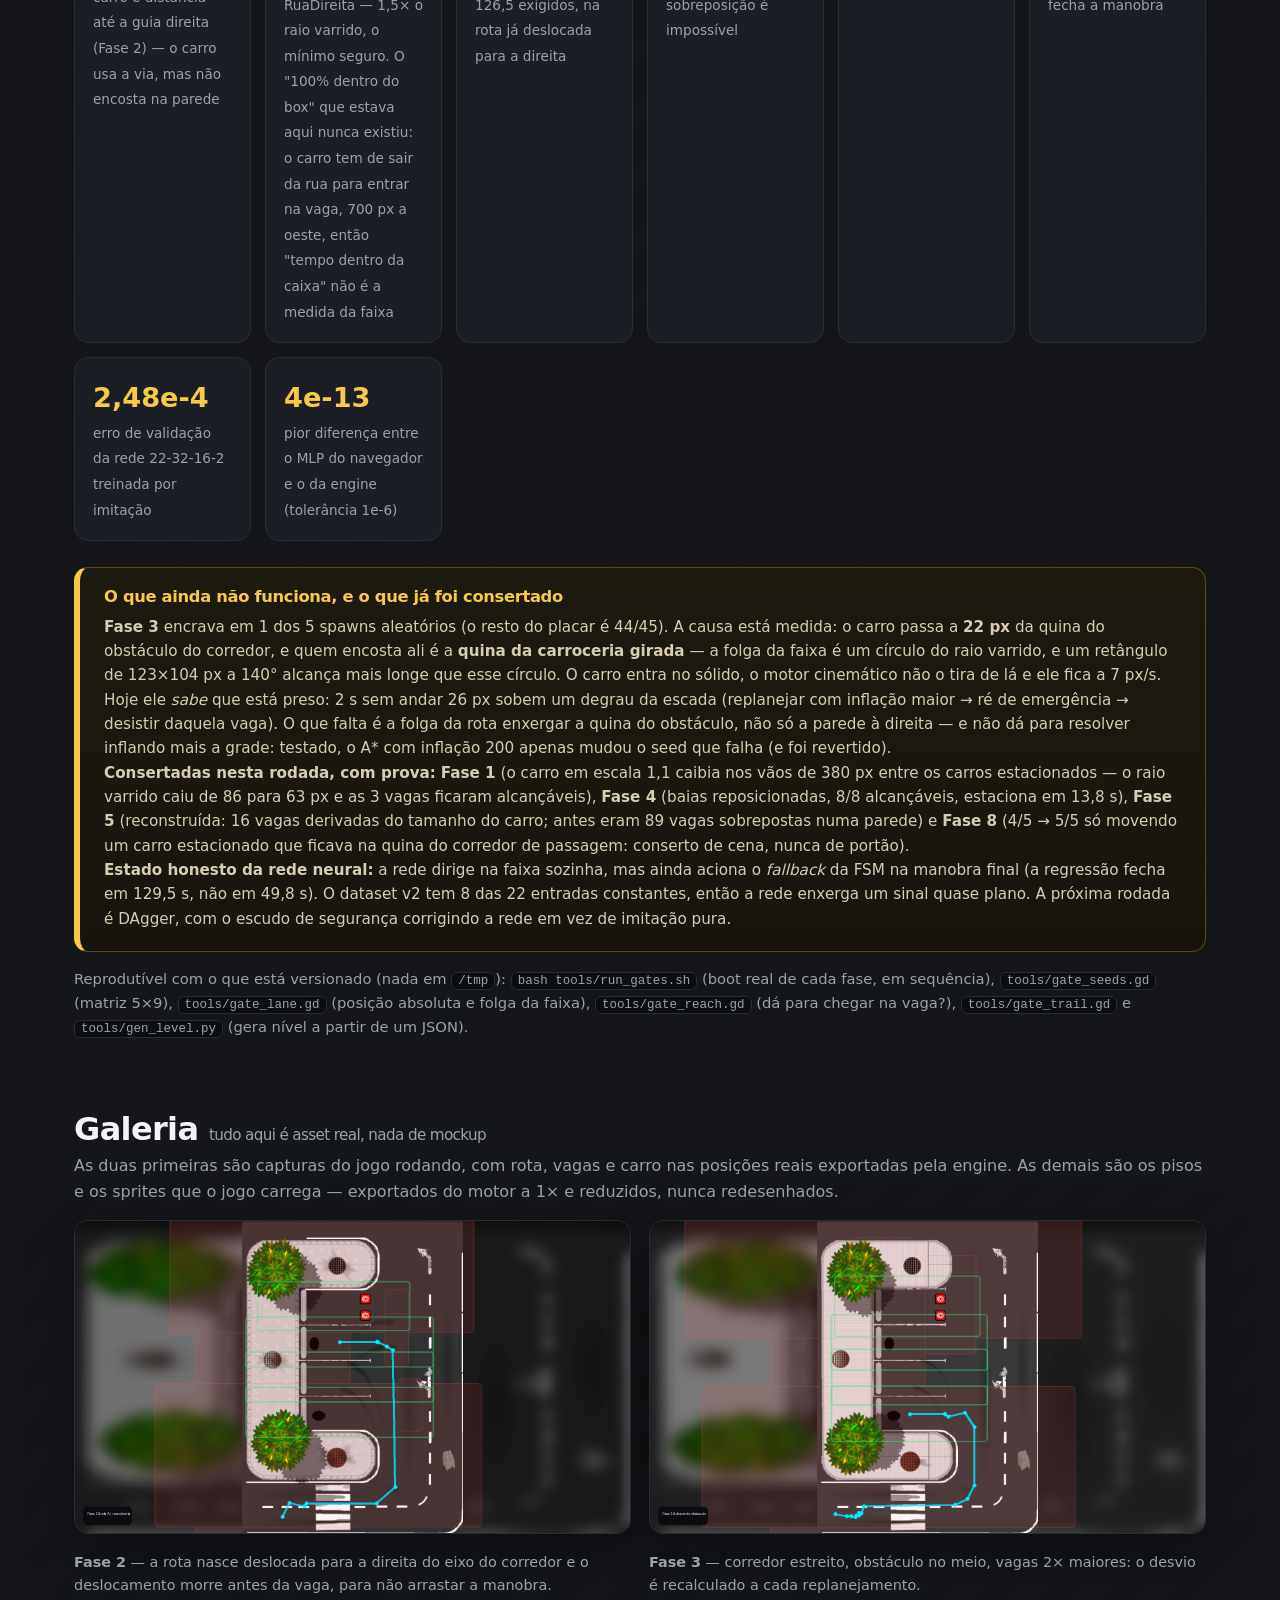
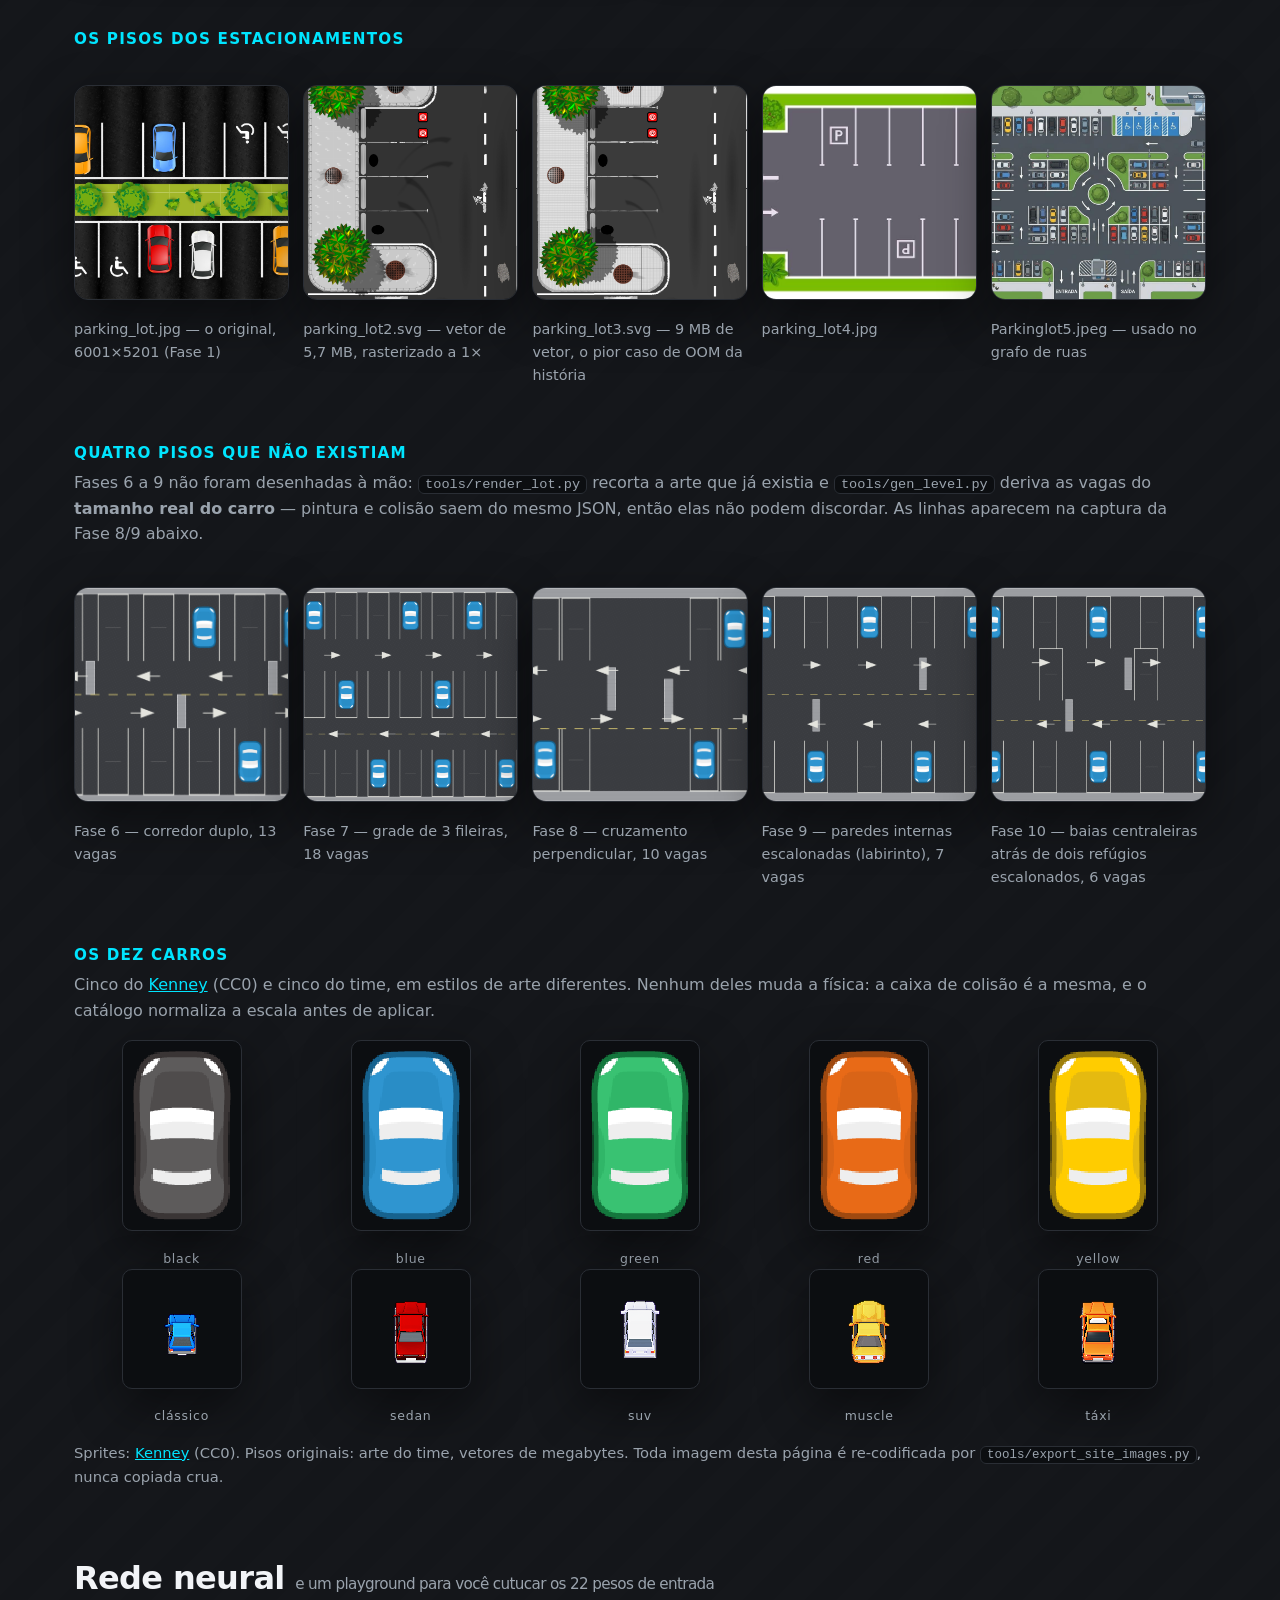
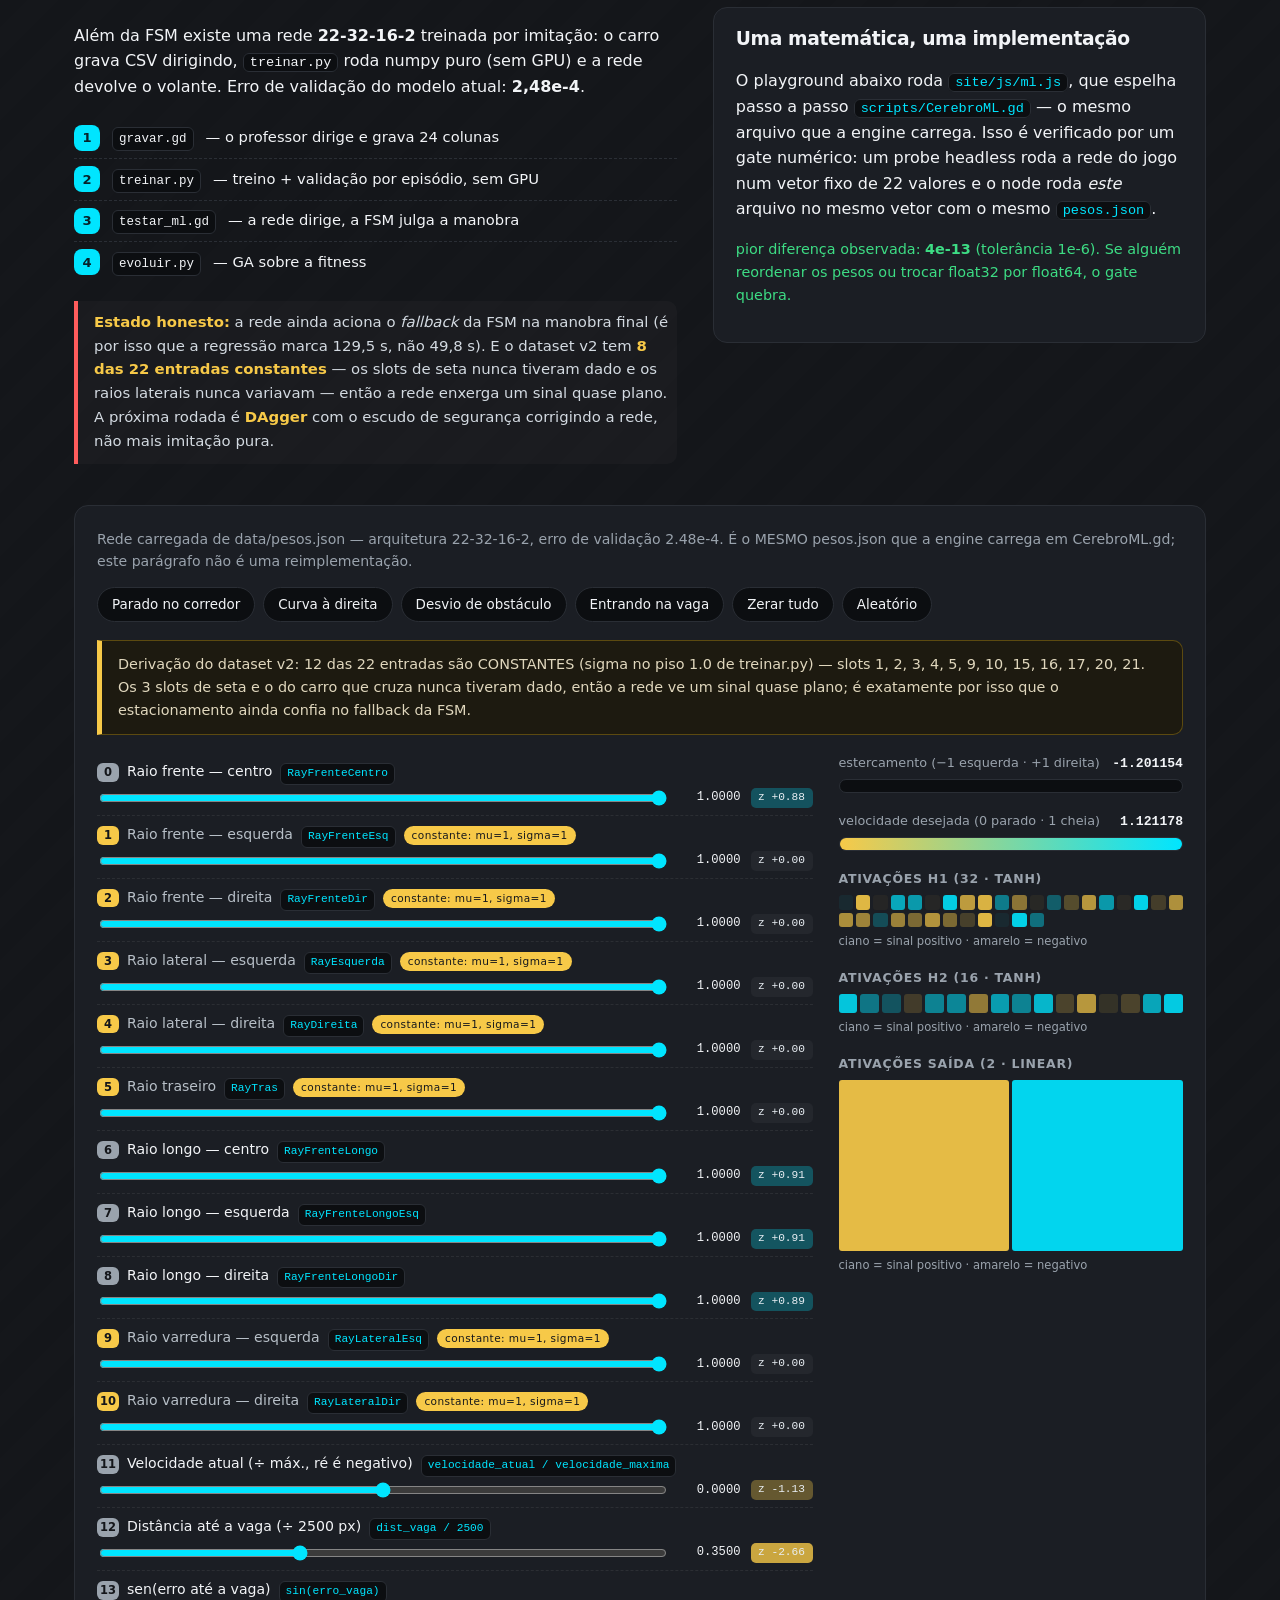
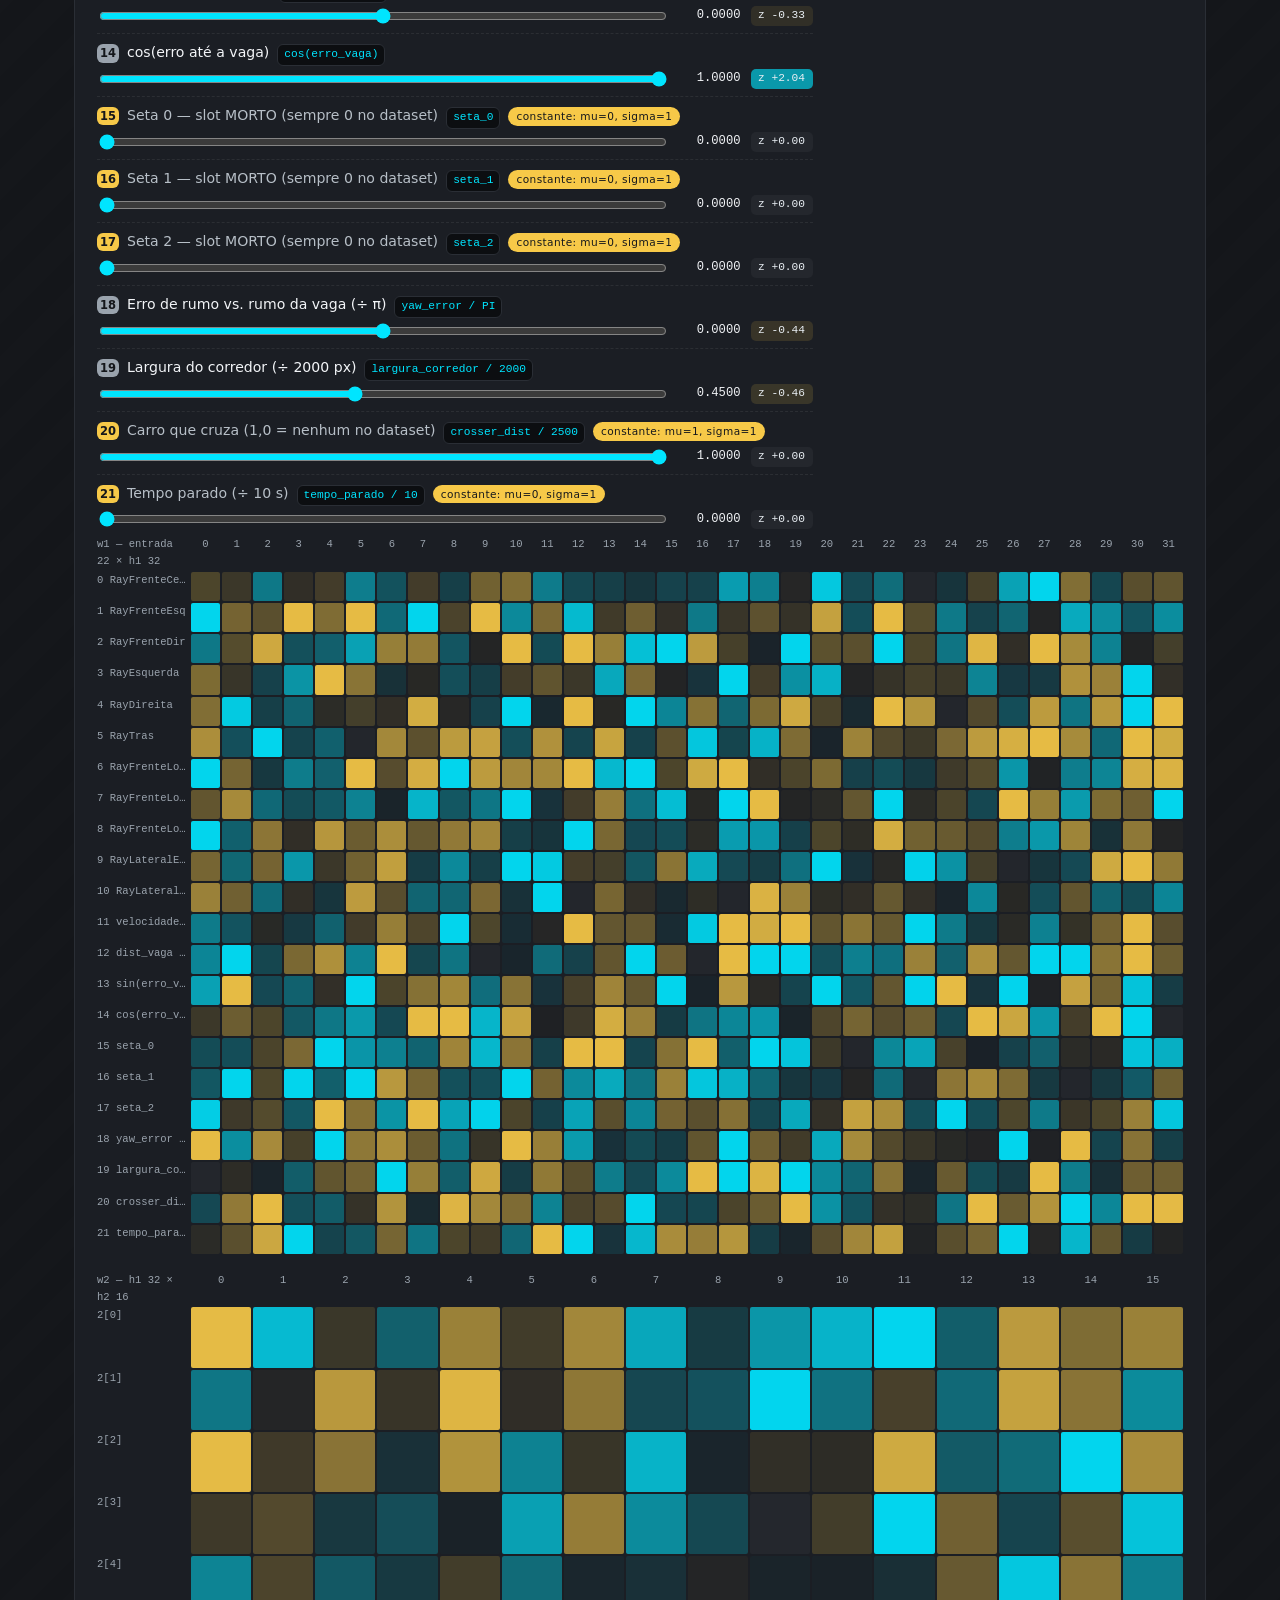
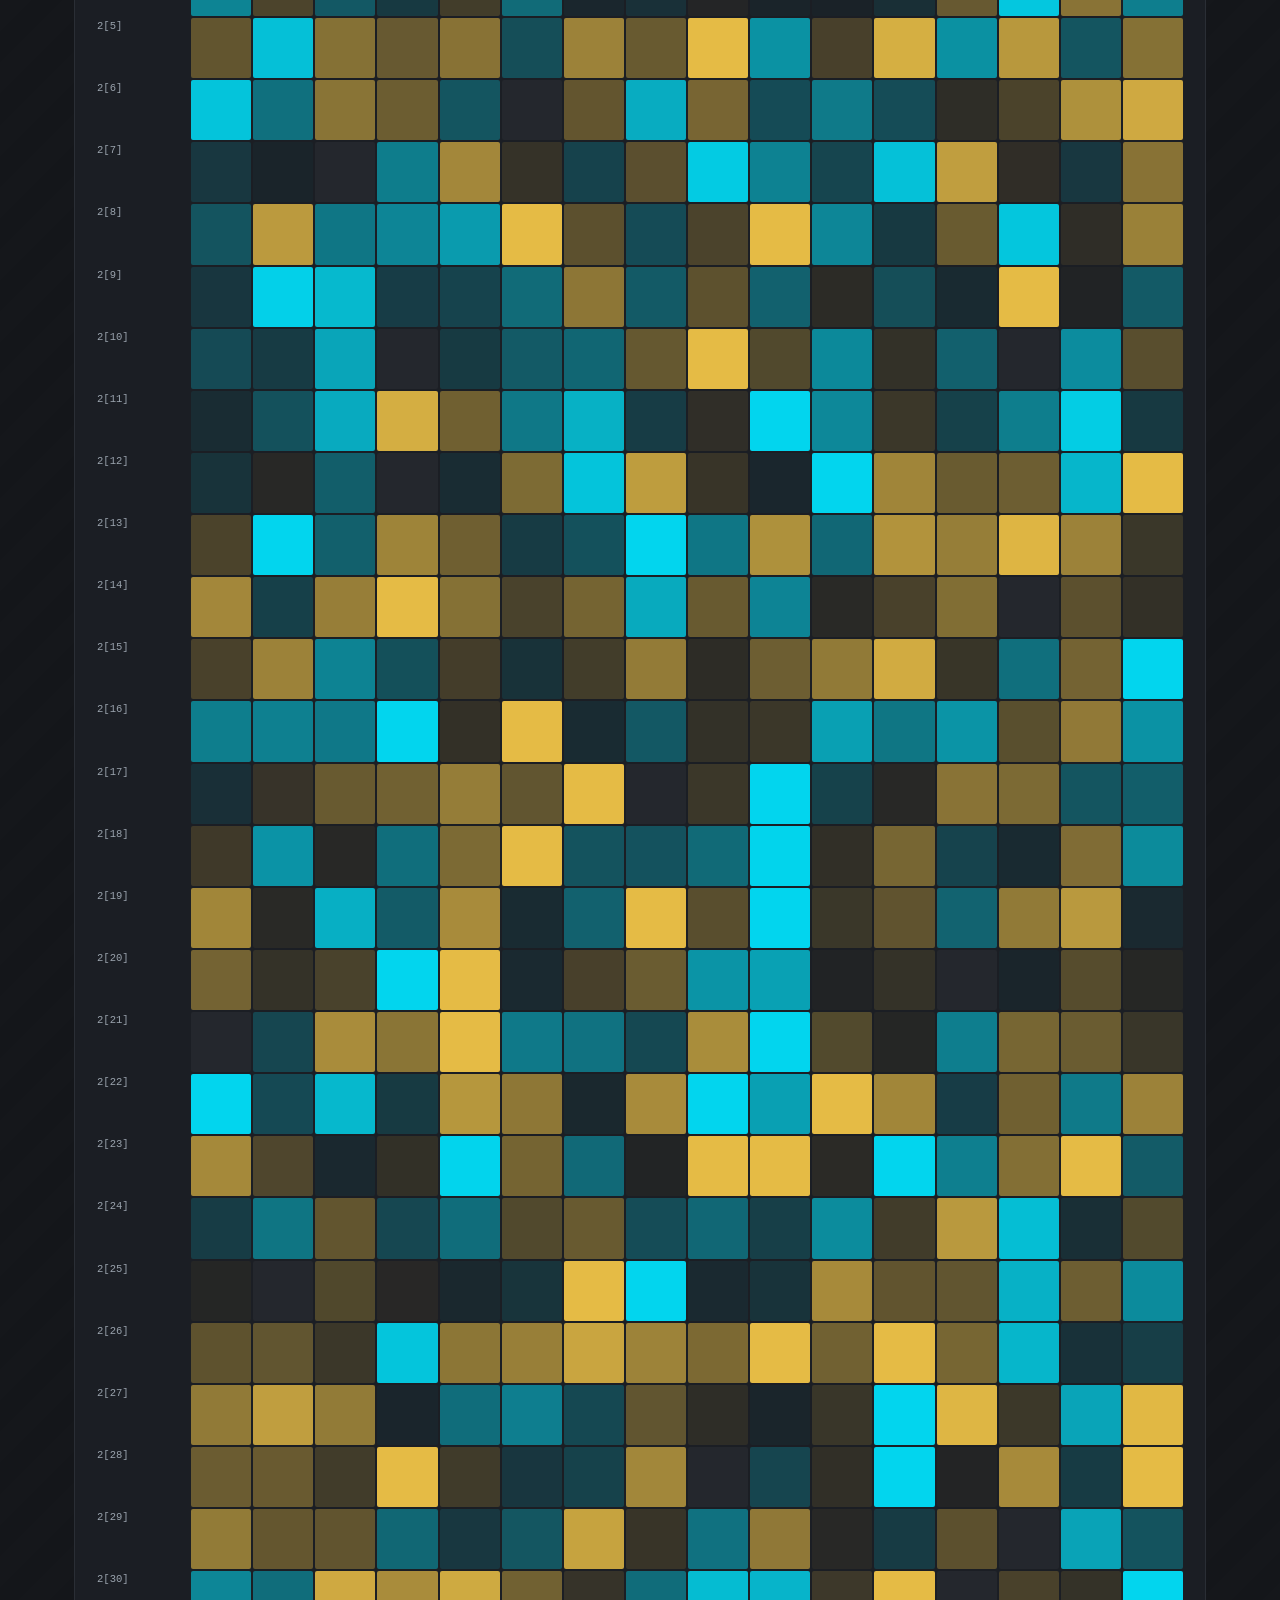
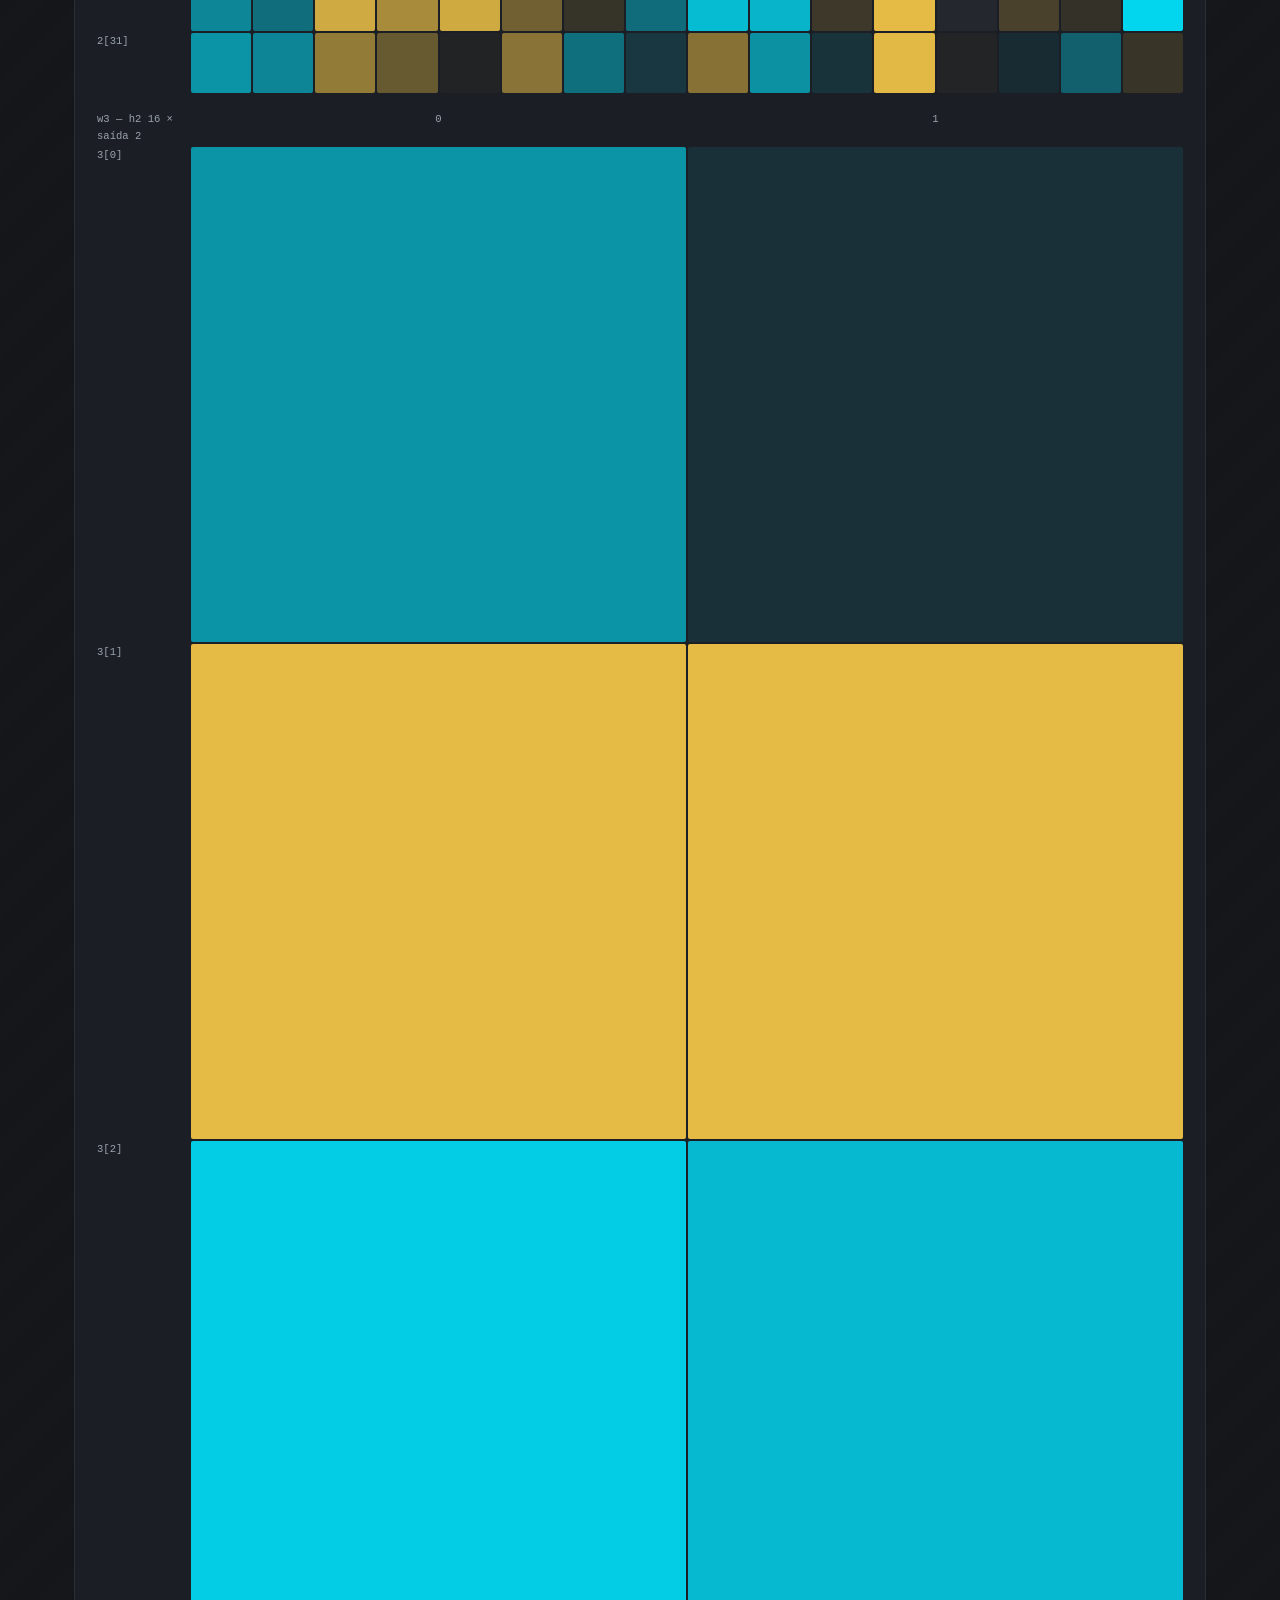
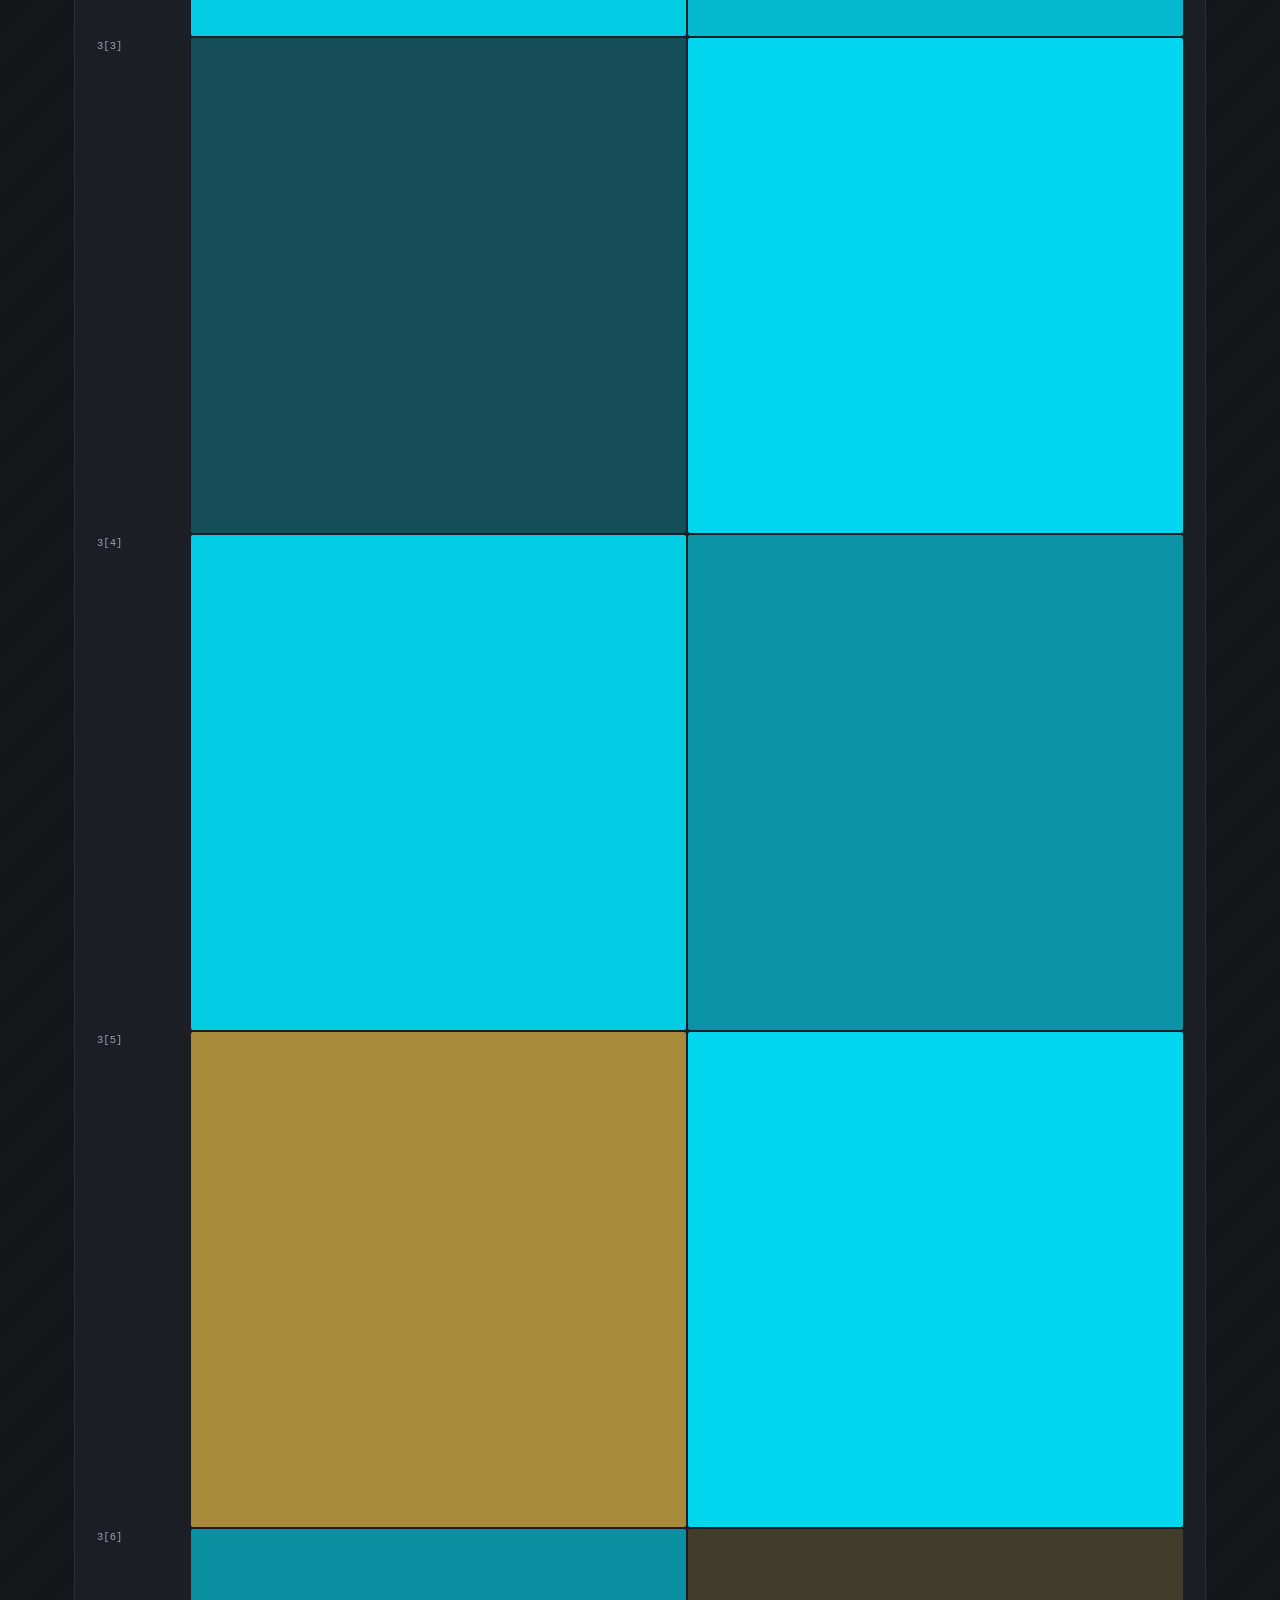
==== commit cb344cae: ":memo: docs(backlog): the two lane-cost bugs, and the right instrument for the right-hand street" ====
--- a/site/index.html
+++ b/site/index.html
@@ -43,7 +43,7 @@
     <ul class="chips">
       <li>50 de 50 spawns aleatórios estacionaram (10 níveis × 5 seeds)</li>
       <li>10 níveis, 82 vagas — 79 alcançáveis pelo A*</li>
-      <li>faixa da direita: 22,5% do tempo dentro do box que você desenhou</li>
+      <li>faixa da direita: a rota encosta na guia leste a 190 px, o mínimo seguro, e o carro segue com 17 px de erro médio</li>
       <li>0 cone tocado, 0 raspada de carroceria</li>
       <li>sensores + A* visíveis ao vivo</li>
     </ul>
@@ -219,7 +219,7 @@
     <div><strong>6–15 s</strong><span>Fase 5 a Fase 10: 16, 13, 13, 10, 5 e 6 vagas, em 6,4 a 14,8 s</span></div>
     <div><strong>82 vagas</strong><span>em 10 níveis — <strong>79</strong> alcançáveis pelo A*; 3 da Fase 6 ficam fora do alcance e o carro nunca as escolhe</span></div>
     <div><strong>746 px · 459 px</strong><span>posição mediana do carro e distância até a guia direita (Fase 2) — o carro usa a via, mas não encosta na parede</span></div>
-    <div><strong>0% → 22,5%</strong><span>do tempo dentro do box da RuaDireita que você desenhado. O número de 100% que estava aqui não se reproduz: medido no gate versionado, o carro chega a x=1003 (a guia está em 1206), mas só fica 22,5% do boot dentro da caixa</span></div>
+    <div><strong>190 px</strong><span>distância da rota até a guia leste dentro da RuaDireita — 1,5× o raio varrido, o mínimo seguro. O "100% dentro do box" que estava aqui nunca existiu: o carro tem de sair da rua para entrar na vaga, 700 px a oeste, então "tempo dentro da caixa" não é a medida da faixa</span></div>
     <div><strong>0</strong><span>violação de raio varrido: 145,2 px de folga mínima contra 126,5 exigidos, na rota já deslocada para a direita</span></div>
     <div><strong>326 px</strong><span>menor folga até o trânsito que cruza, no boot de hoje: sobreposição é impossível</span></div>
     <div><strong>39,2 s</strong><span>Fase 2 em modo trilha (10,8 px do centro, ré zero)</span></div>
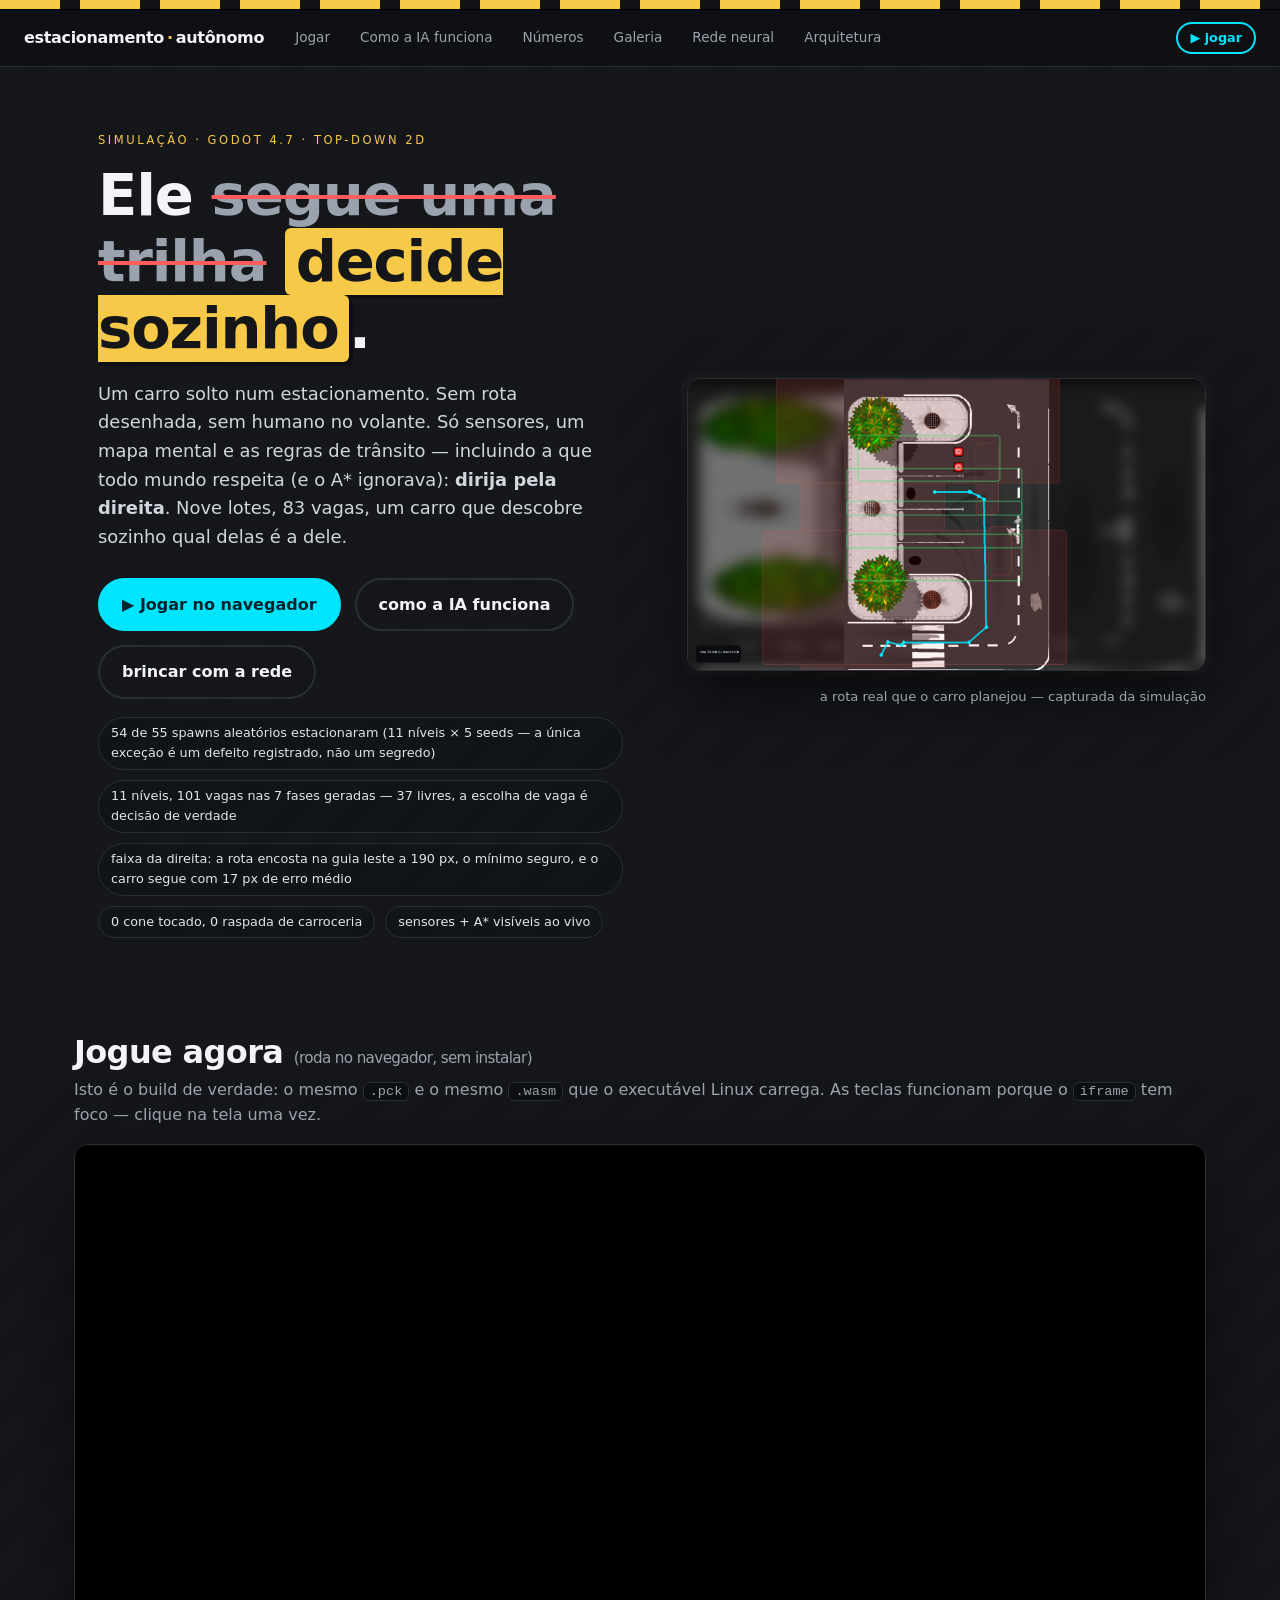
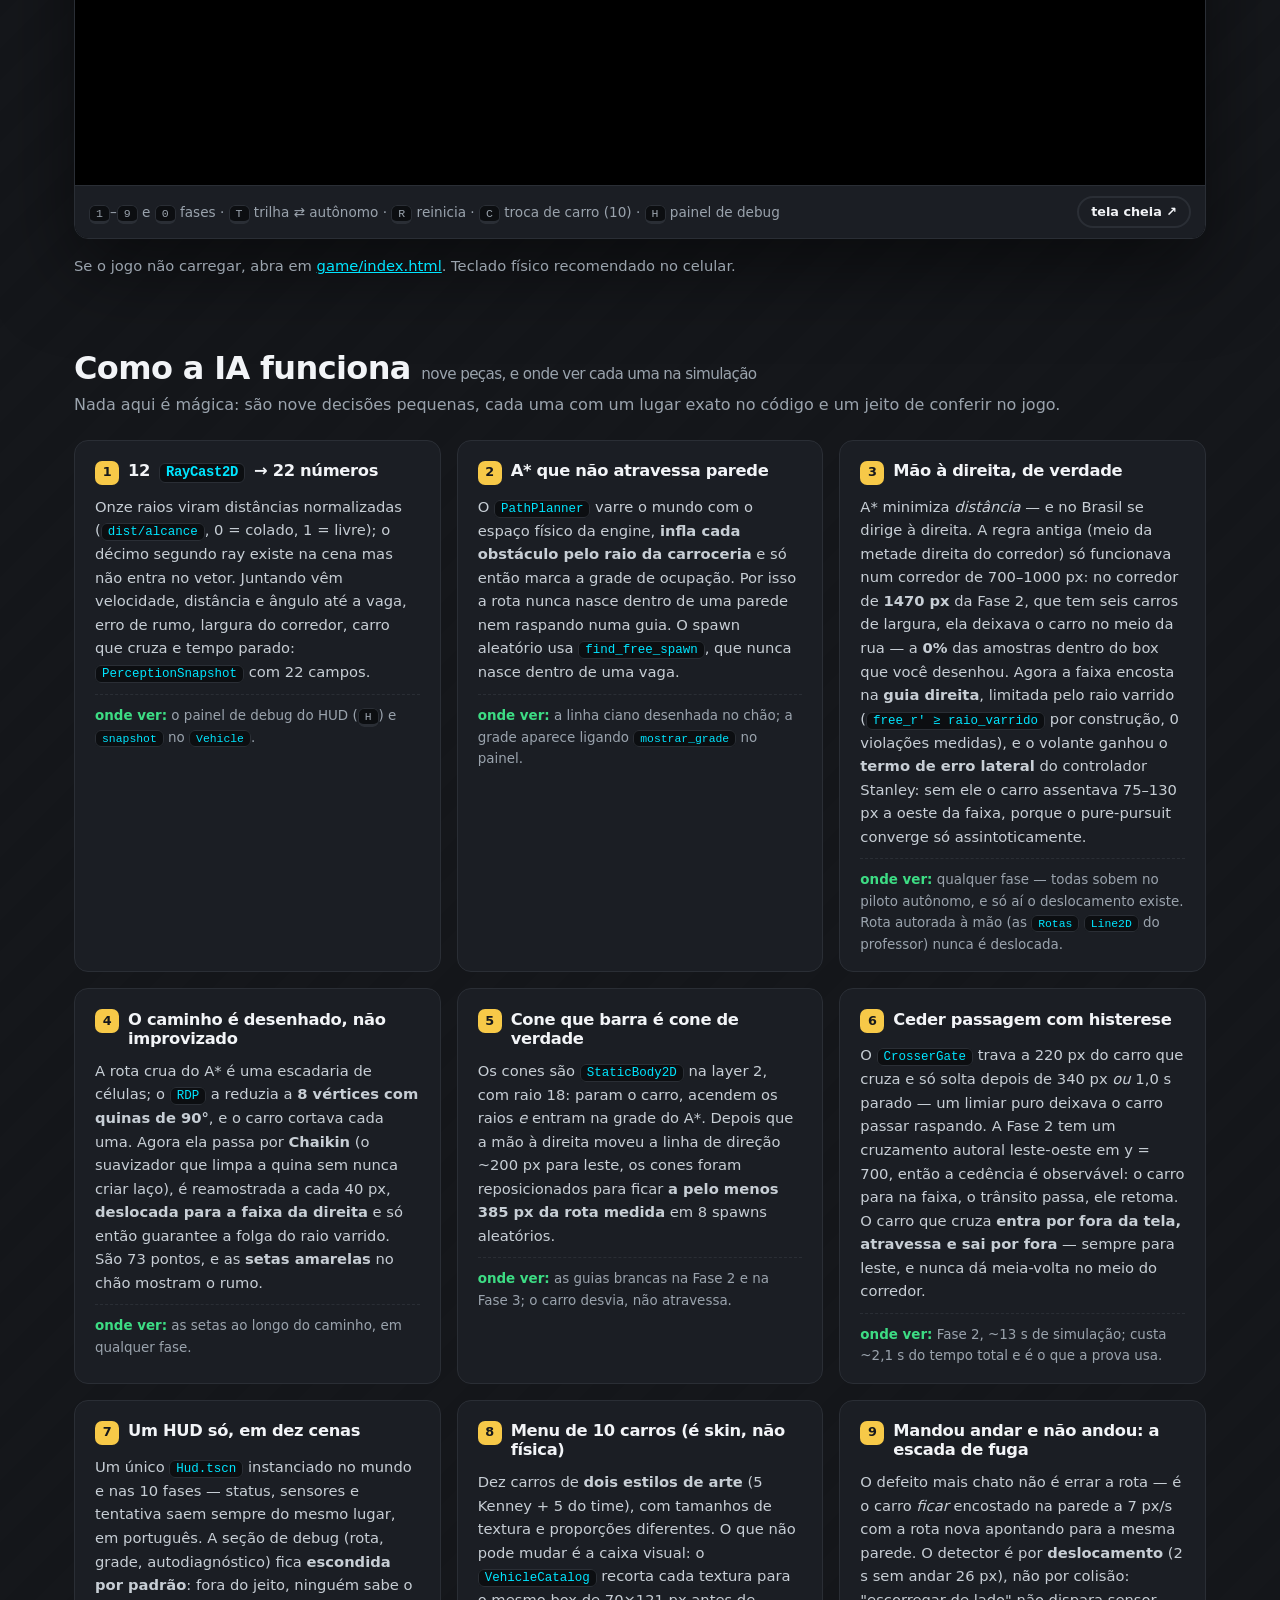
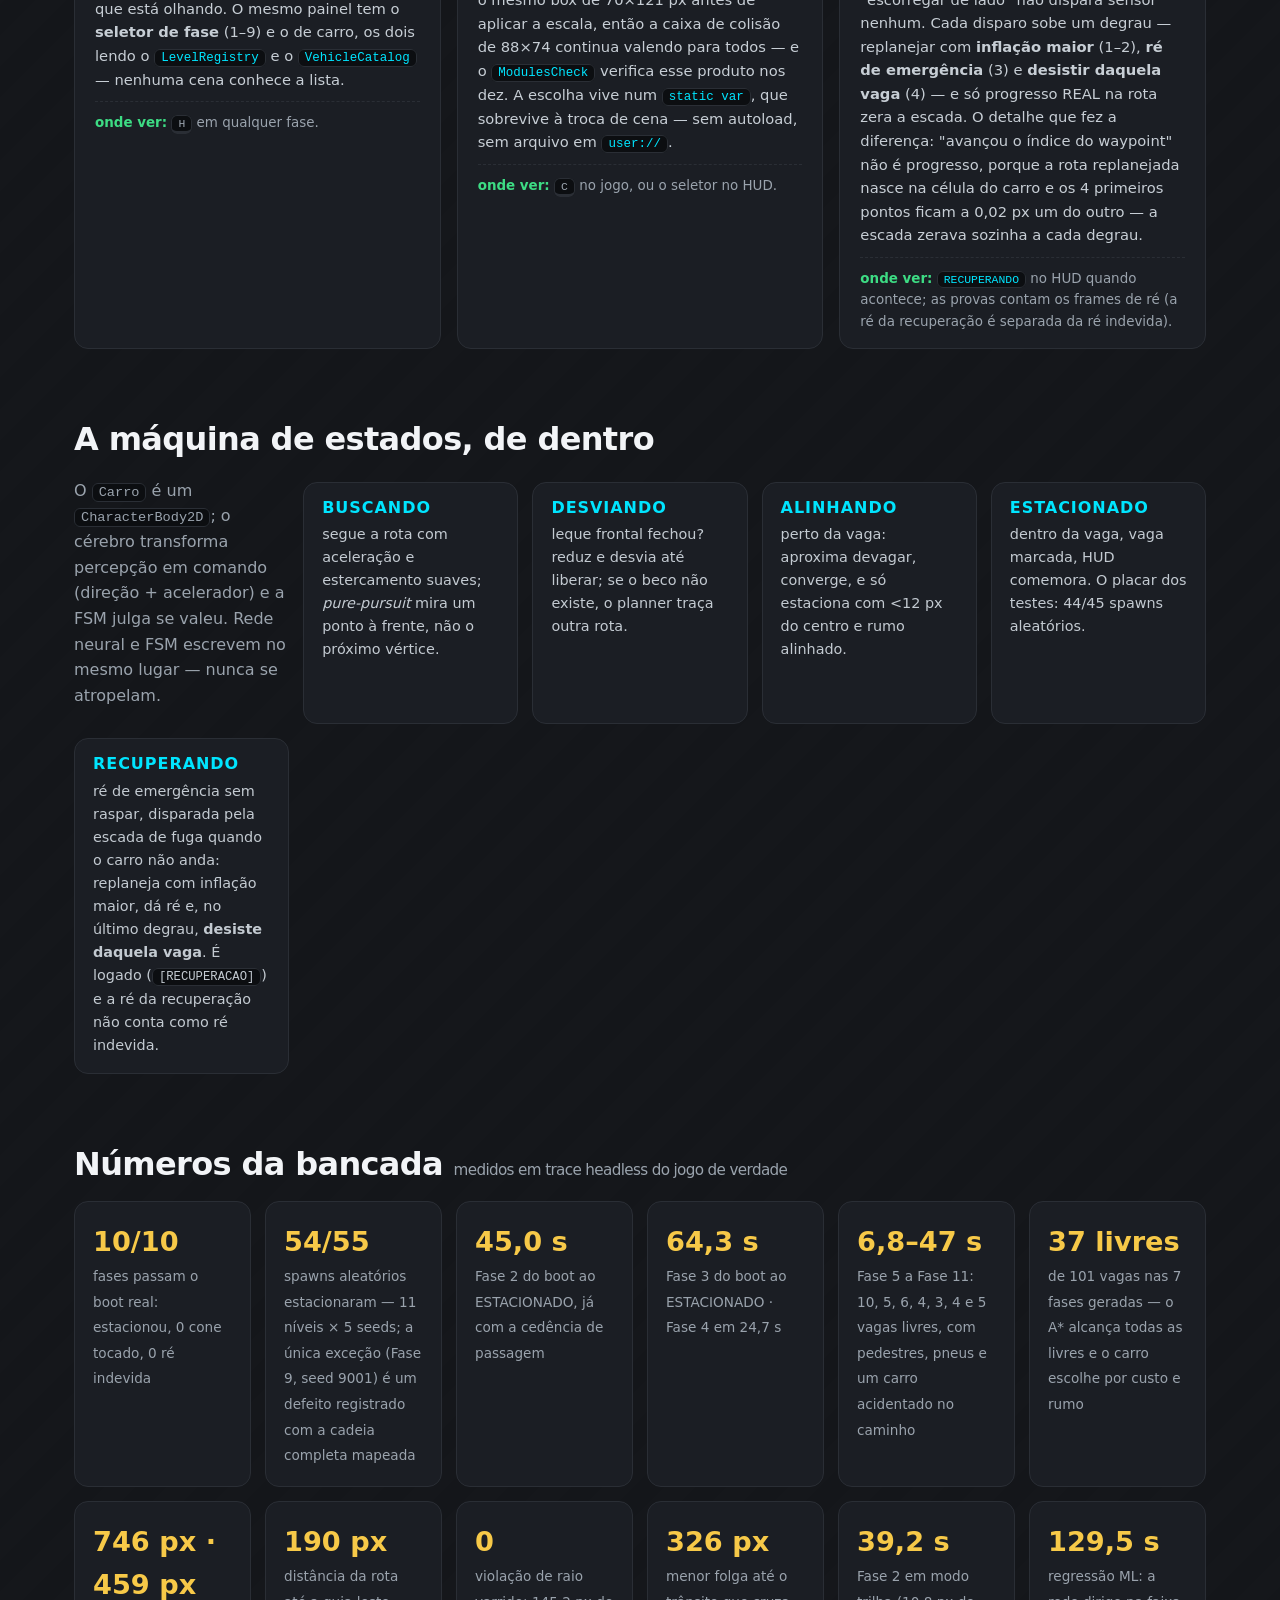
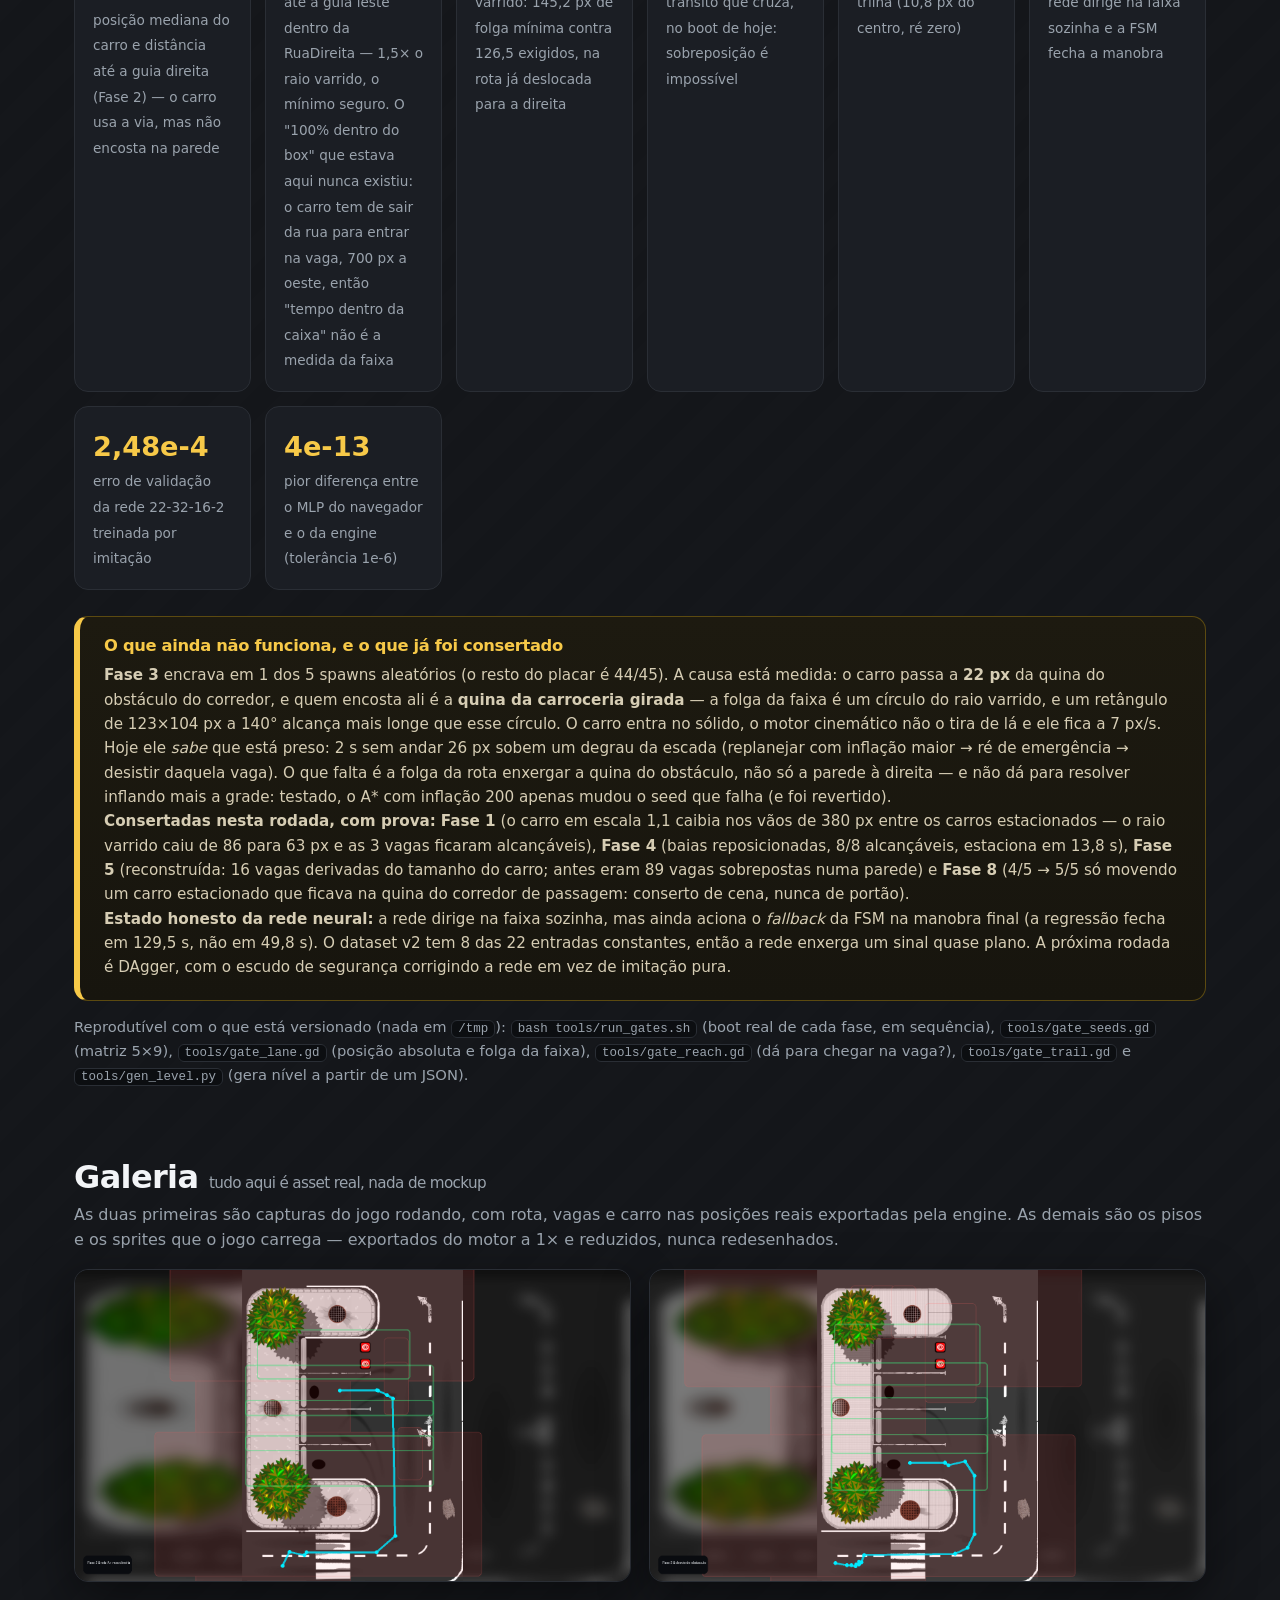
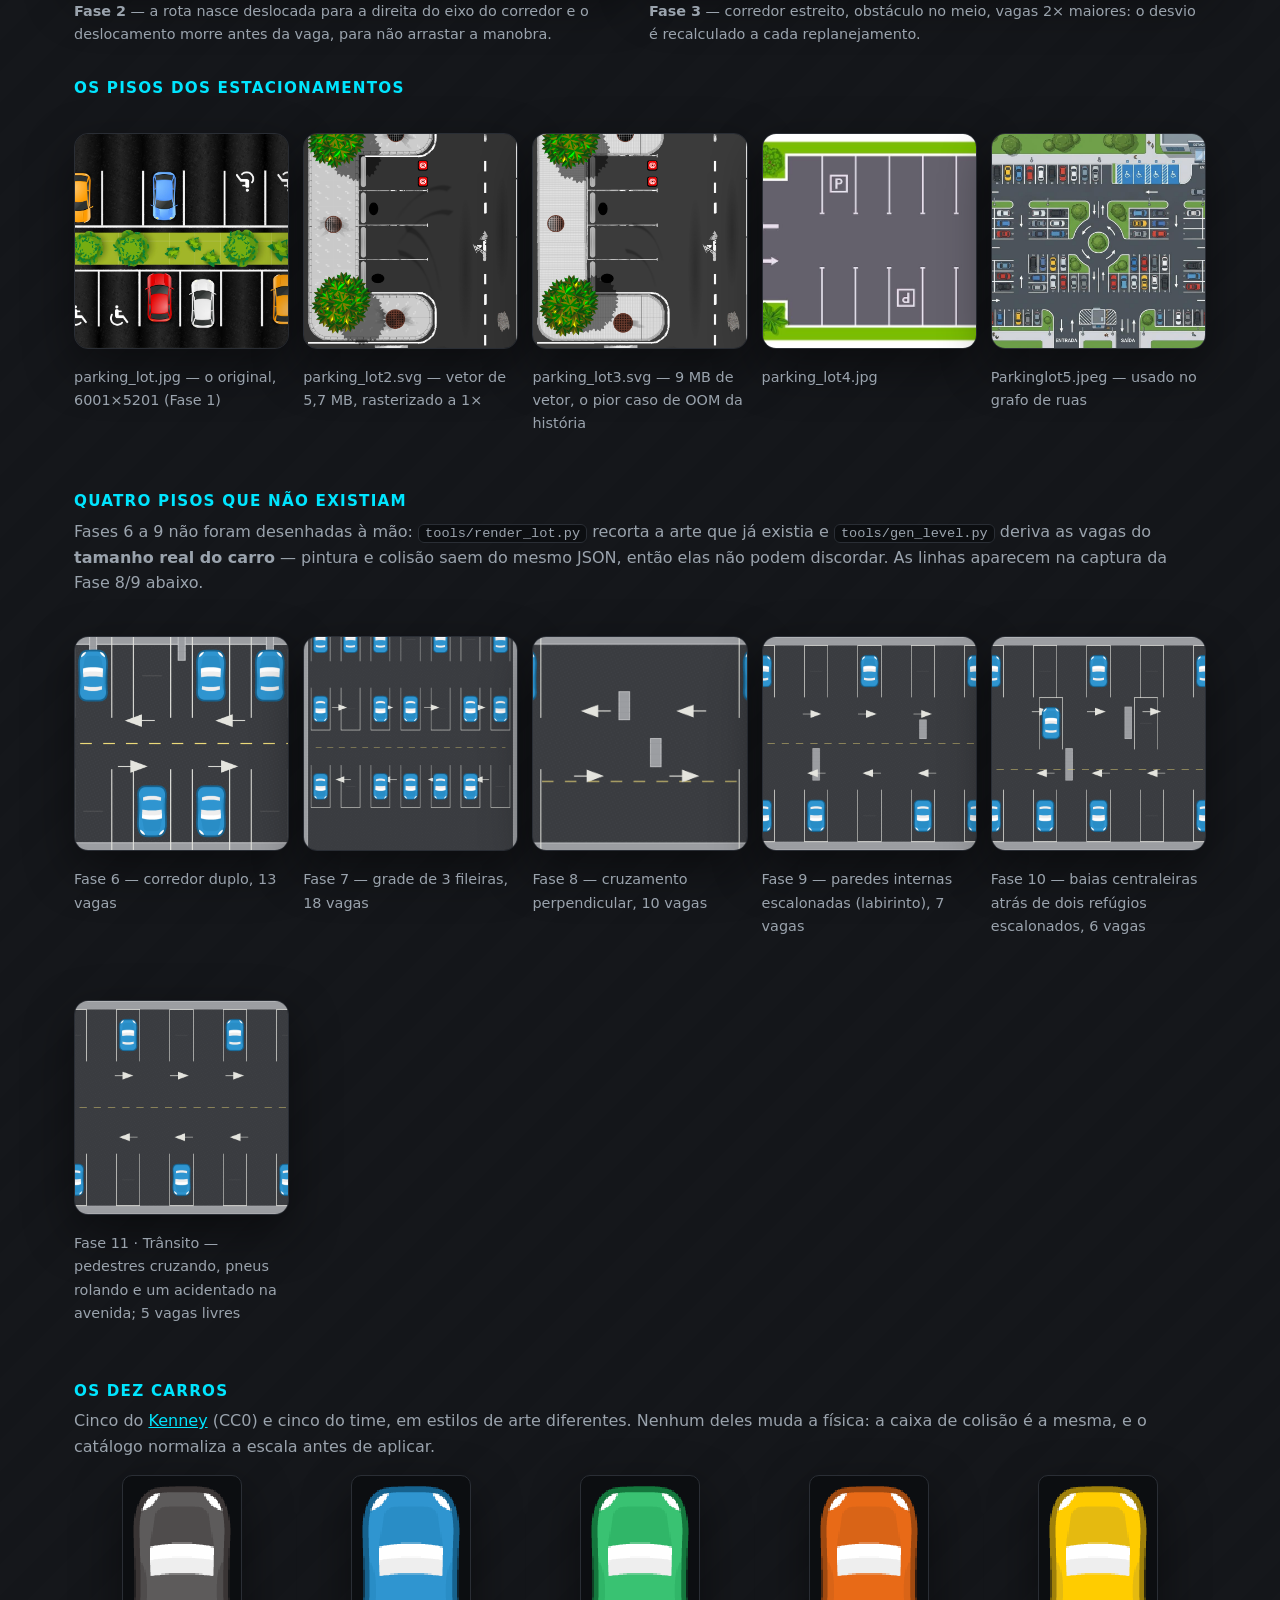
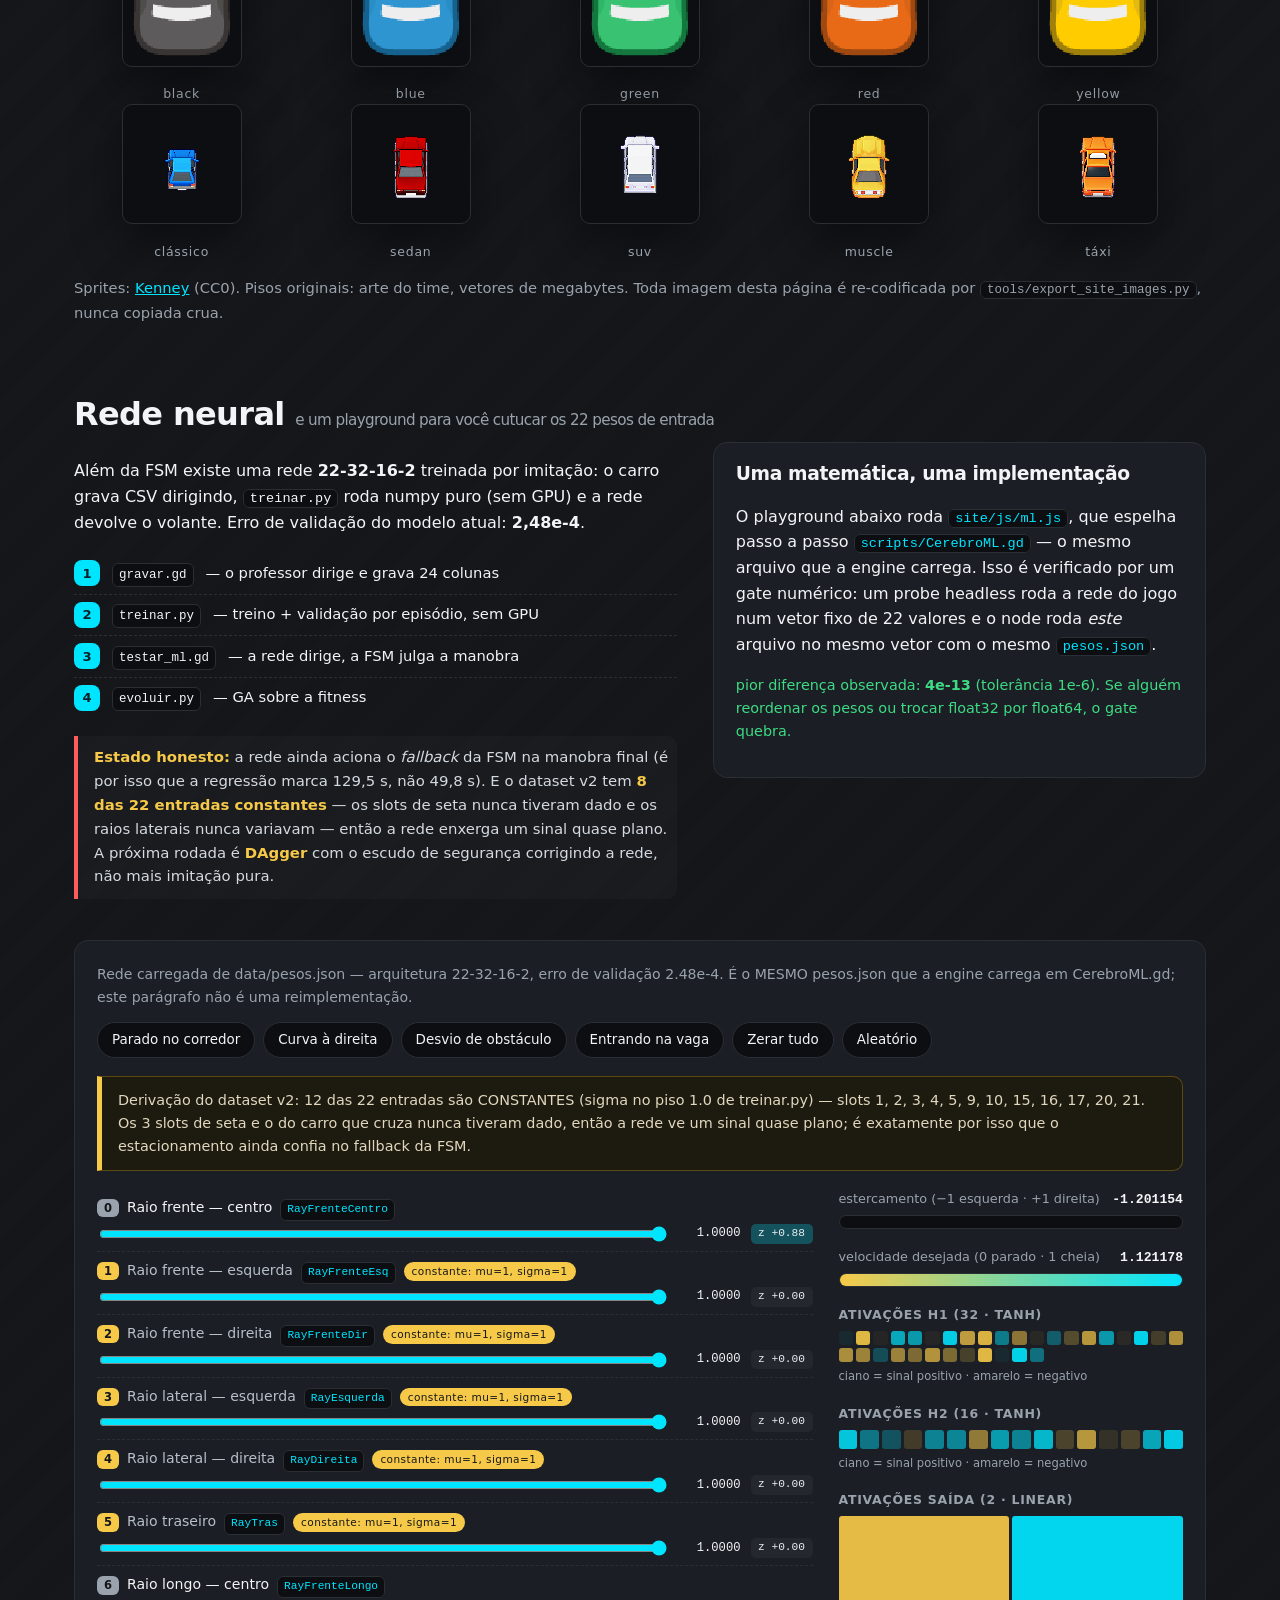
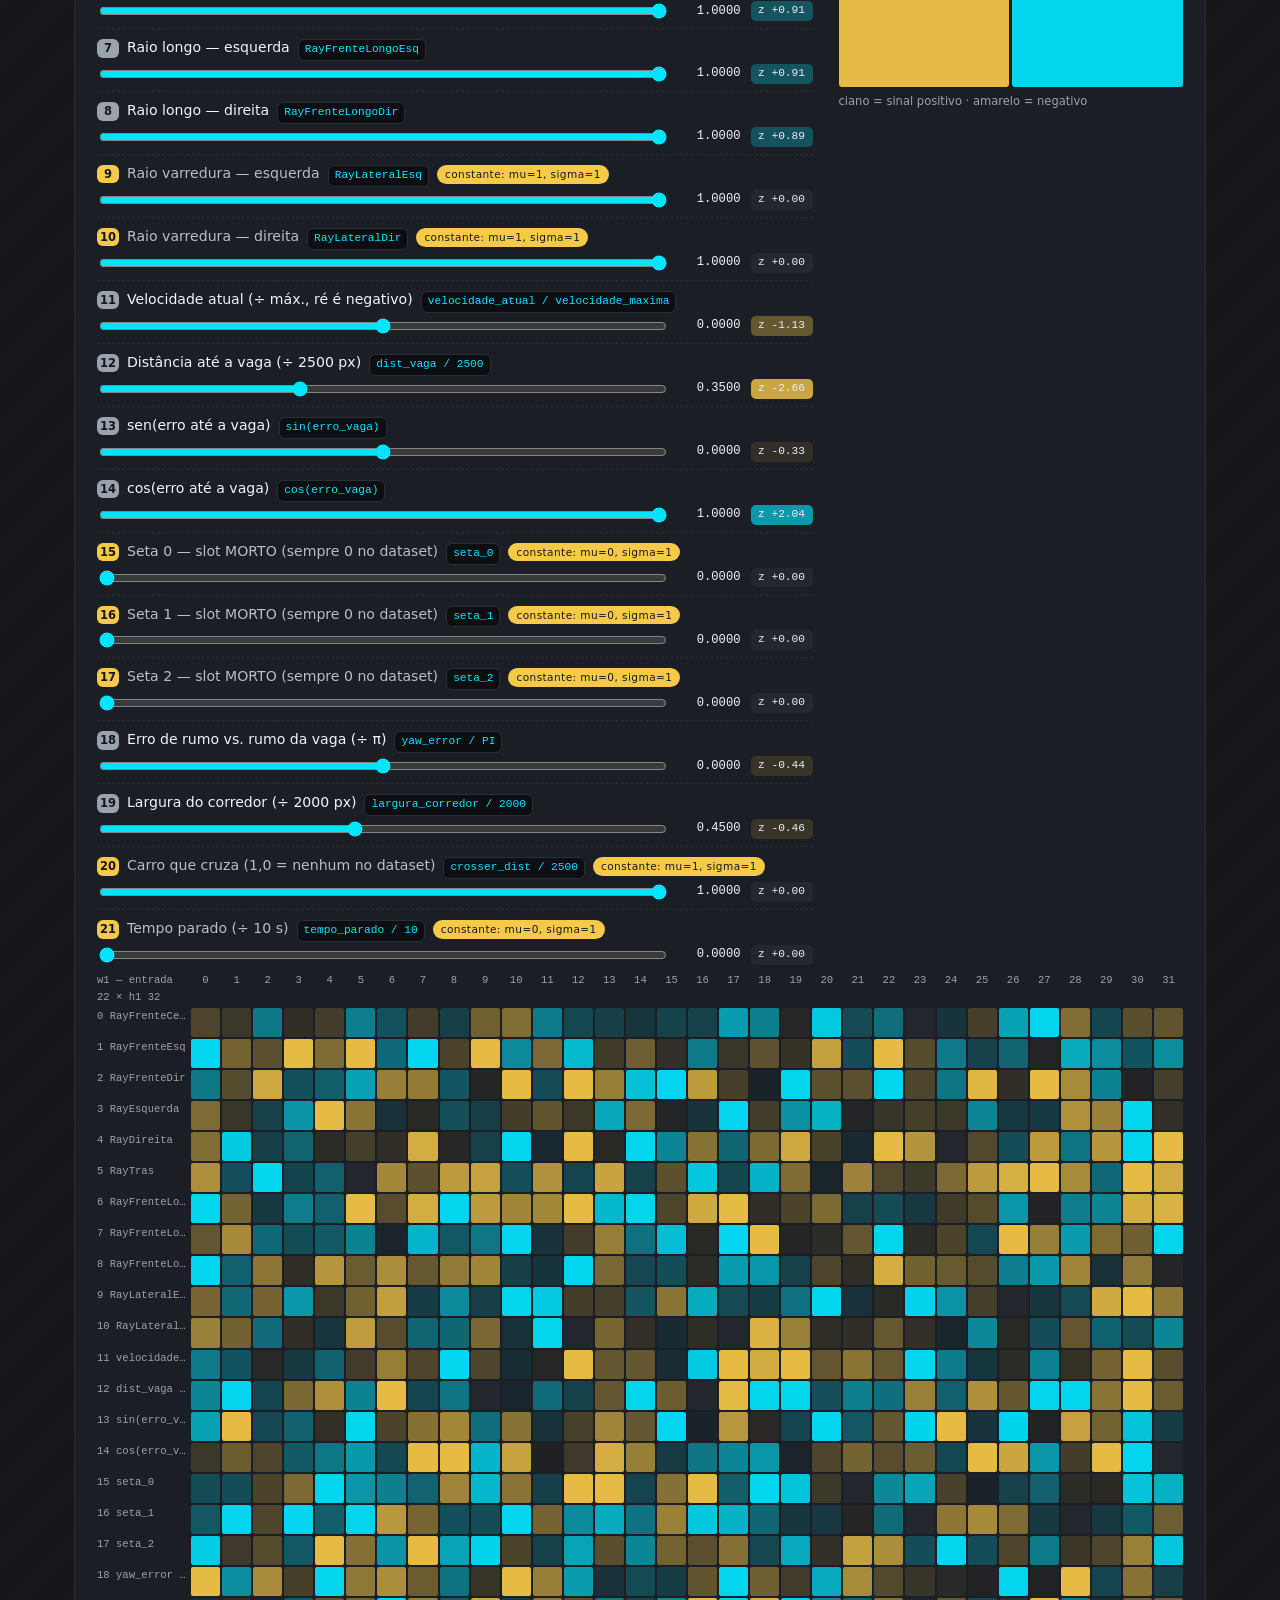
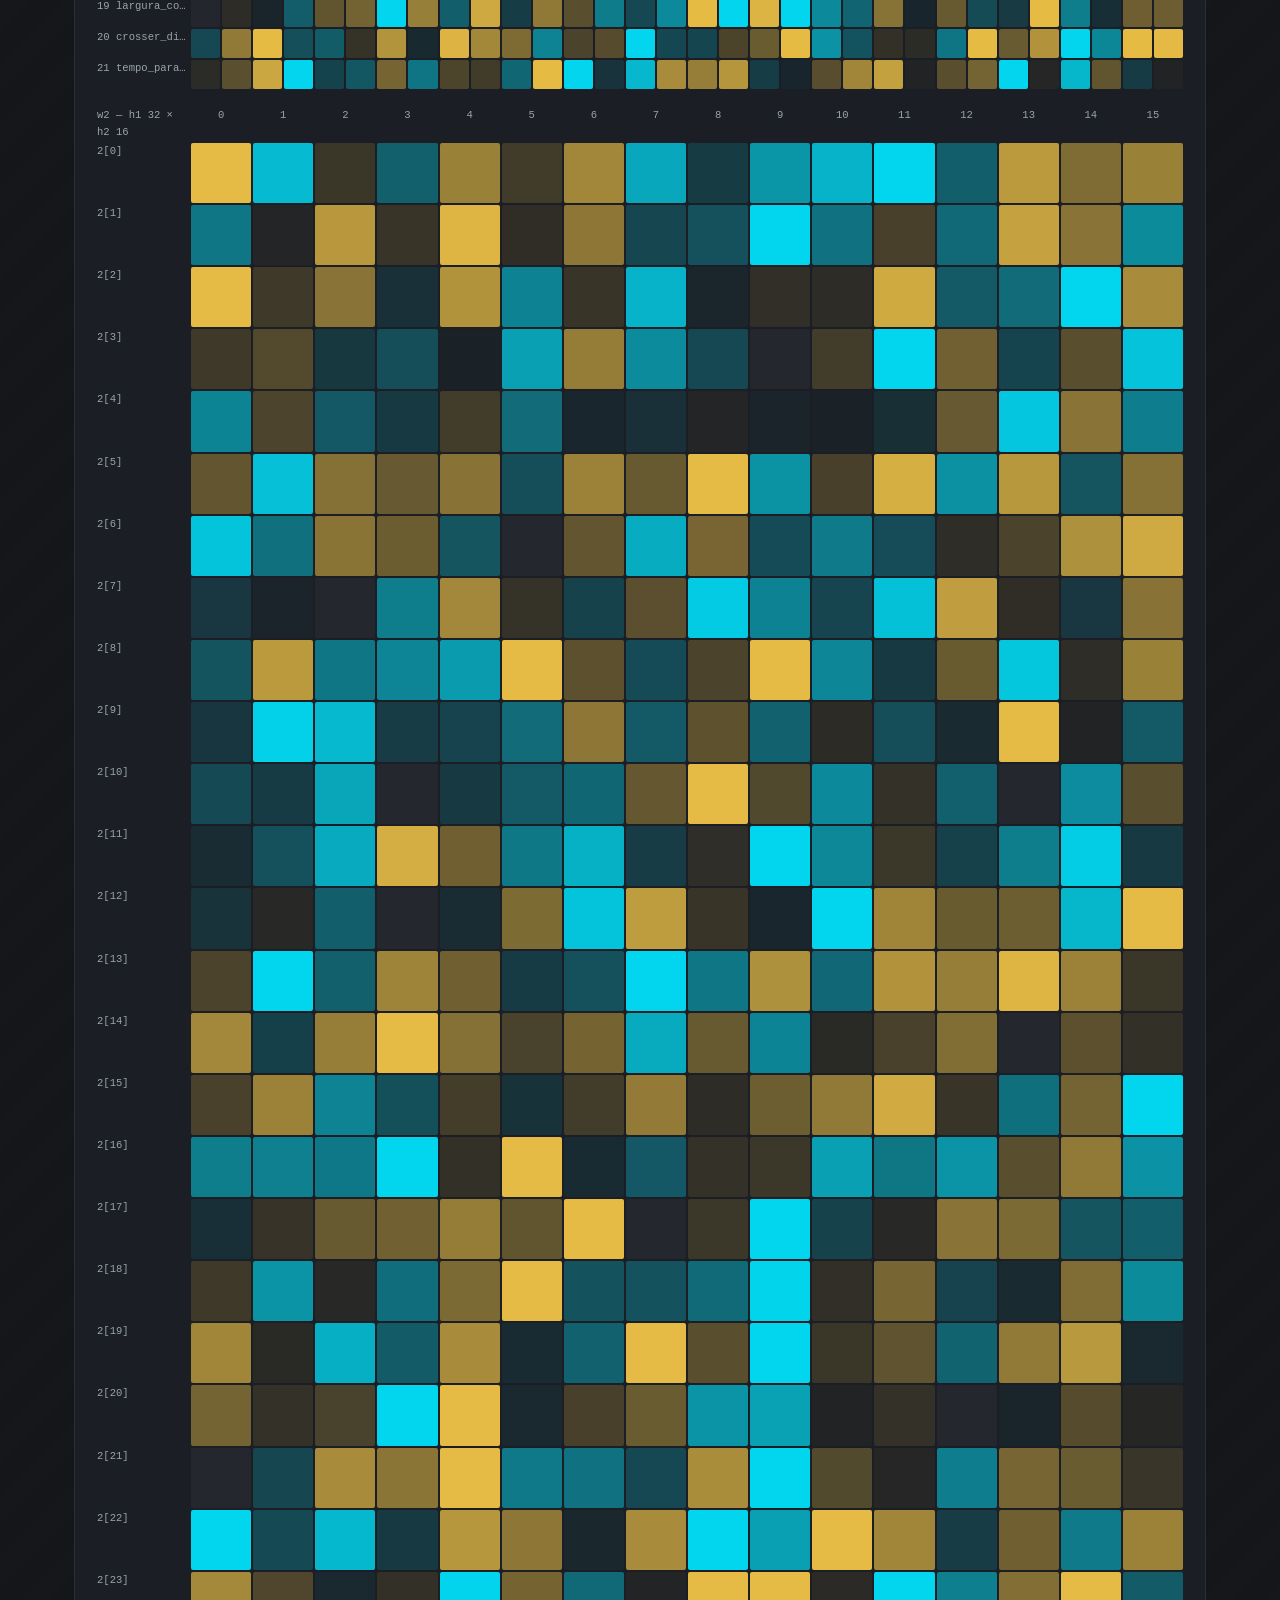
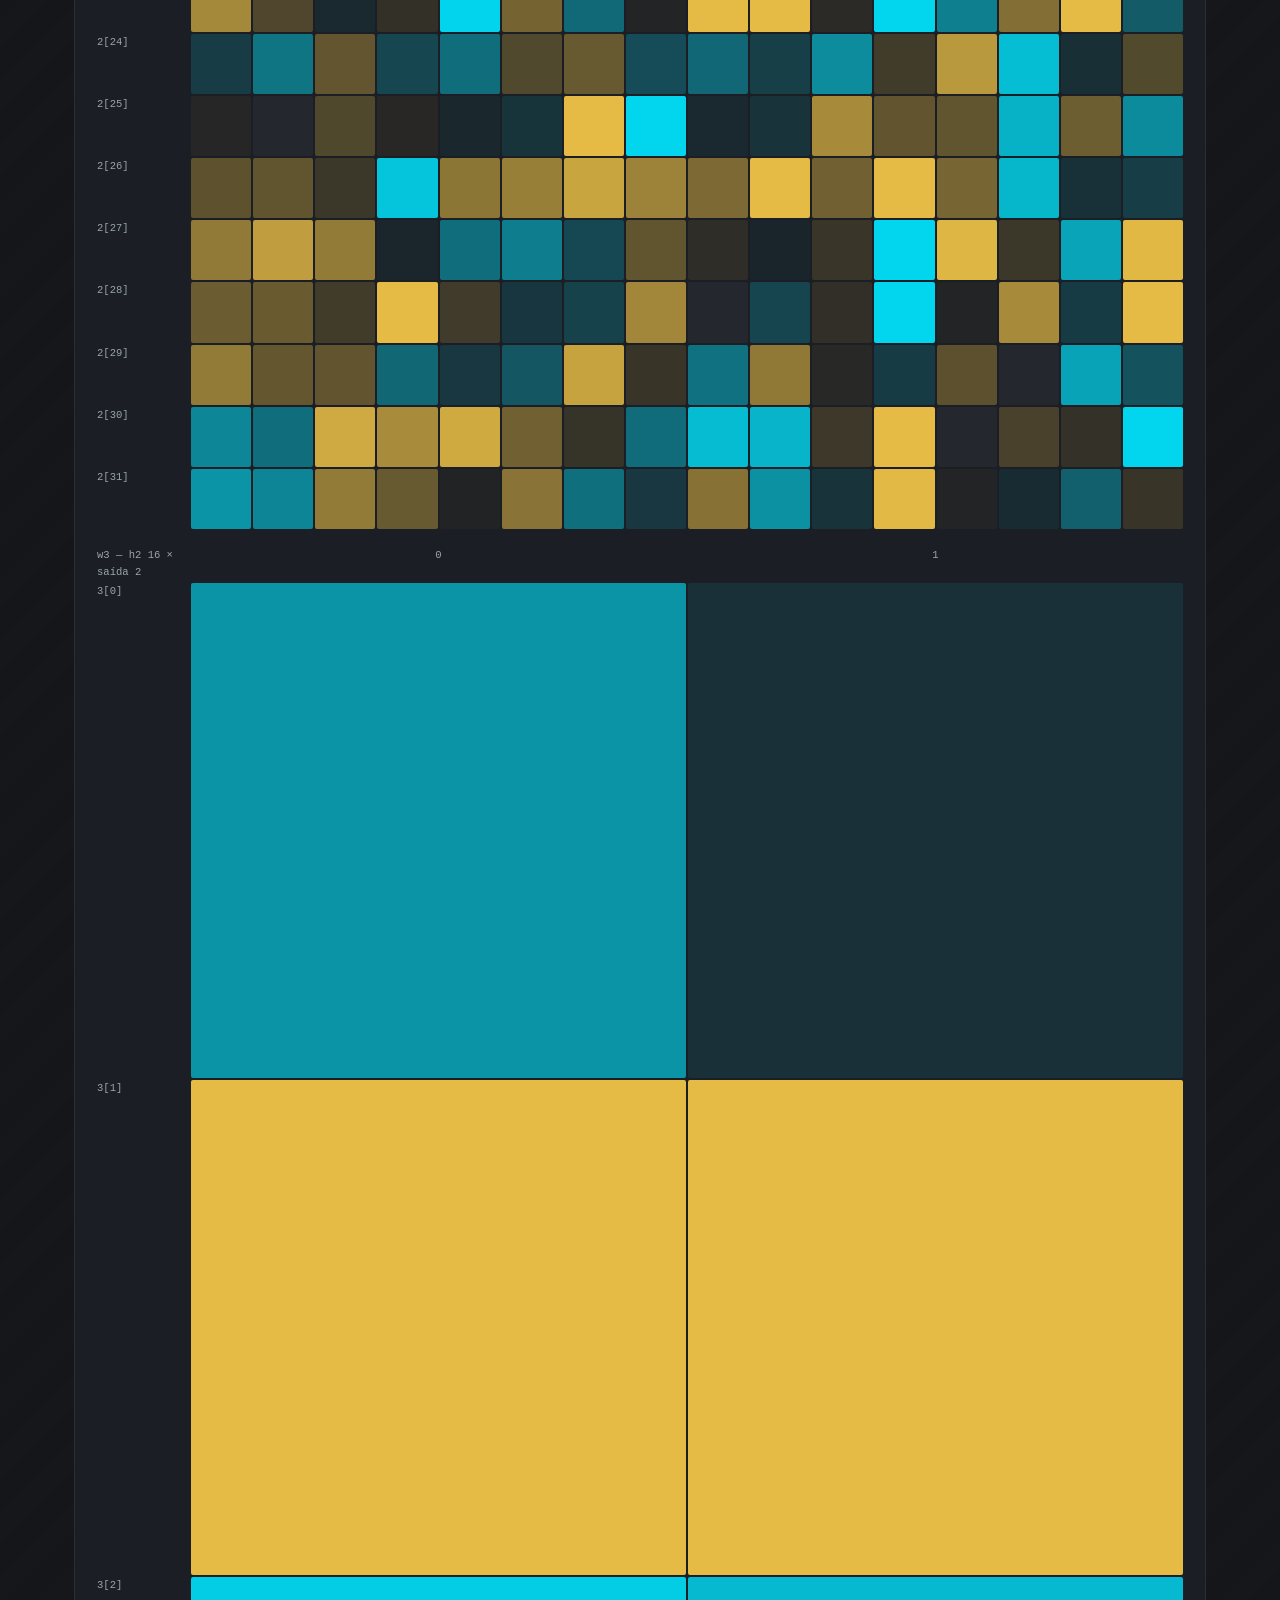
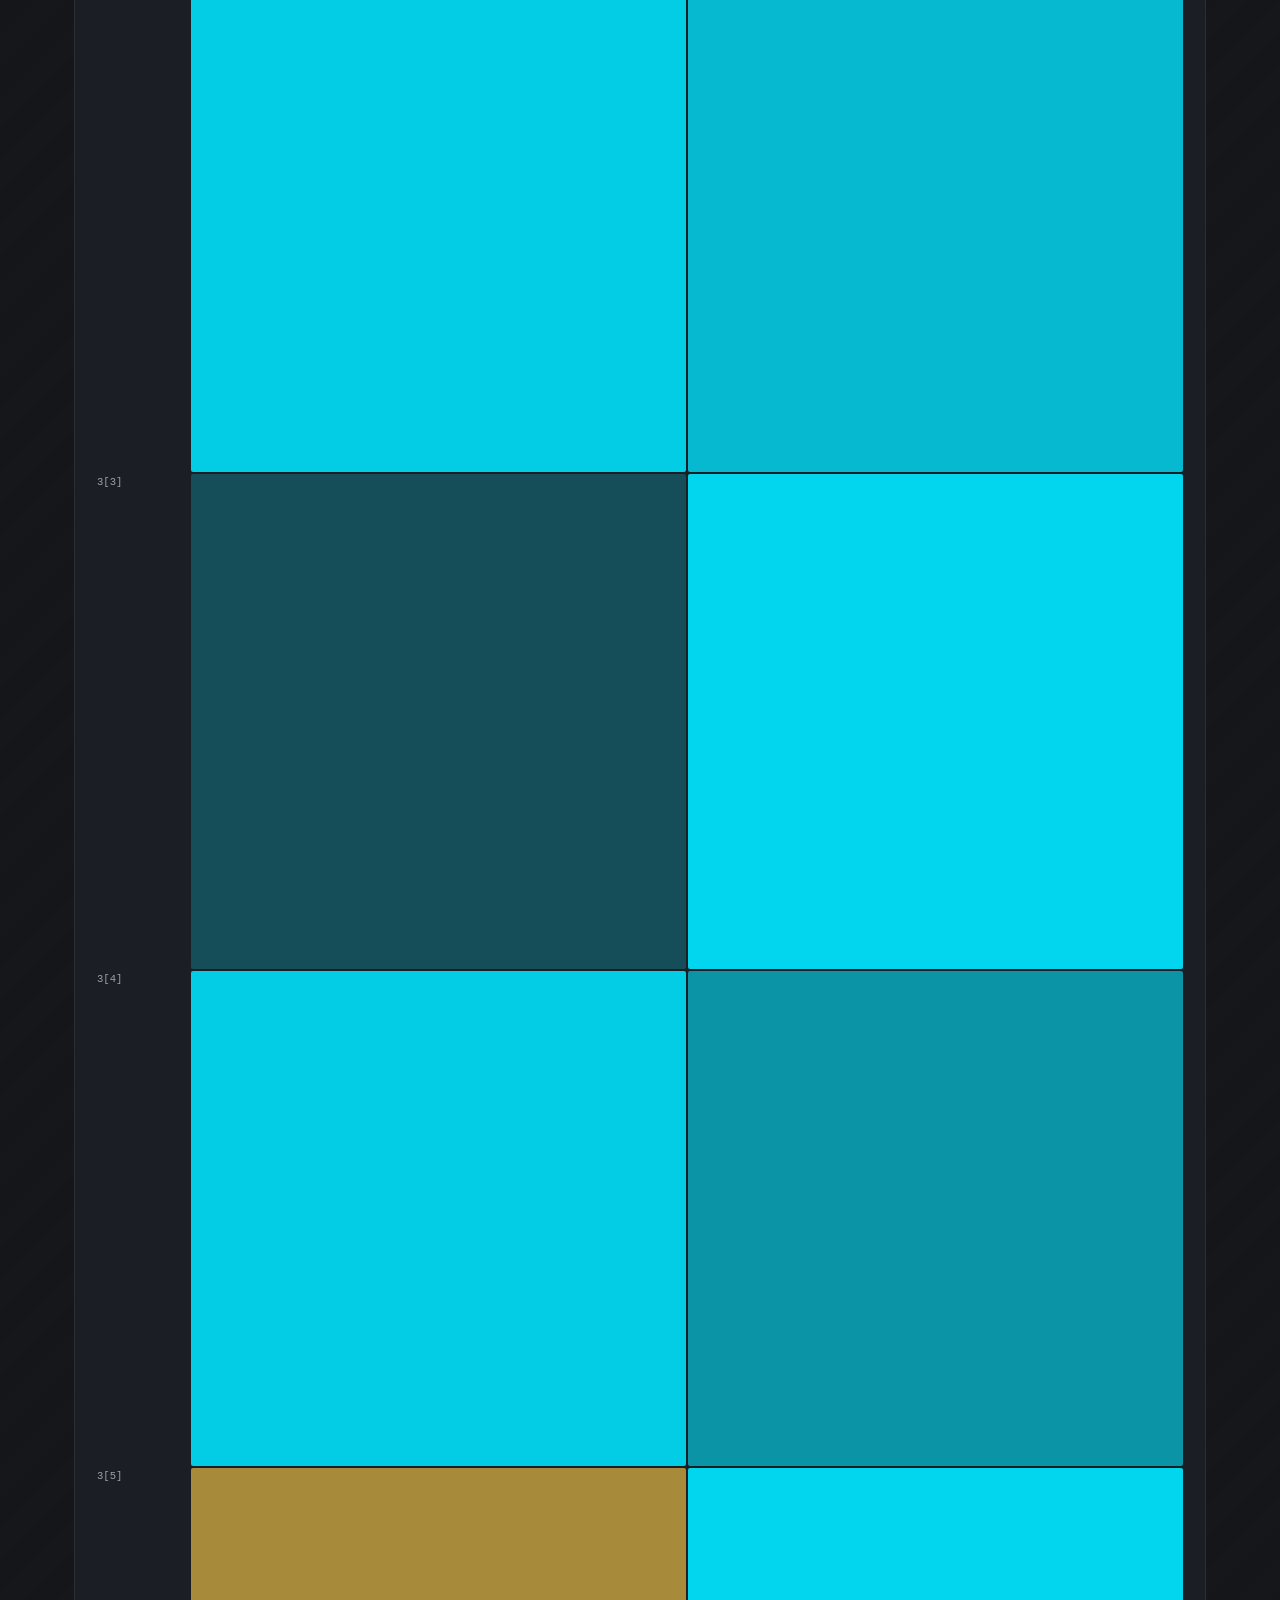
==== commit 2531e333: ":memo: site: the hardened levels on the page — 54/55 honest, 101 bays, and the Fase 11 gallery figur" ====
--- a/site/index.html
+++ b/site/index.html
@@ -41,8 +41,8 @@
       <a class="btn ghost" href="#rede-neural">brincar com a rede</a>
     </div>
     <ul class="chips">
-      <li>50 de 50 spawns aleatórios estacionaram (10 níveis × 5 seeds)</li>
-      <li>10 níveis, 82 vagas — 79 alcançáveis pelo A*</li>
+      <li>54 de 55 spawns aleatórios estacionaram (11 níveis × 5 seeds — a única exceção é um defeito registrado, não um segredo)</li>
+      <li>11 níveis, 101 vagas nas 7 fases geradas — 37 livres, a escolha de vaga é decisão de verdade</li>
       <li>faixa da direita: a rota encosta na guia leste a 190 px, o mínimo seguro, e o carro segue com 17 px de erro médio</li>
       <li>0 cone tocado, 0 raspada de carroceria</li>
       <li>sensores + A* visíveis ao vivo</li>
@@ -213,11 +213,11 @@
   <h2>Números da bancada <small>medidos em trace headless do jogo de verdade</small></h2>
   <div class="grid-num">
     <div><strong>10/10</strong><span>fases passam o boot real: estacionou, 0 cone tocado, 0 ré indevida</span></div>
-    <div><strong>50/50</strong><span>spawns aleatórios estacionaram — 10 níveis × 5 seeds, sem exceção</span></div>
+    <div><strong>54/55</strong><span>spawns aleatórios estacionaram — 11 níveis × 5 seeds; a única exceção (Fase 9, seed 9001) é um defeito registrado com a cadeia completa mapeada</span></div>
     <div><strong>45,0 s</strong><span>Fase 2 do boot ao ESTACIONADO, já com a cedência de passagem</span></div>
     <div><strong>64,3 s</strong><span>Fase 3 do boot ao ESTACIONADO · Fase 4 em 24,7 s</span></div>
-    <div><strong>6–15 s</strong><span>Fase 5 a Fase 10: 16, 13, 13, 10, 5 e 6 vagas, em 6,4 a 14,8 s</span></div>
-    <div><strong>82 vagas</strong><span>em 10 níveis — <strong>79</strong> alcançáveis pelo A*; 3 da Fase 6 ficam fora do alcance e o carro nunca as escolhe</span></div>
+    <div><strong>6,8–47 s</strong><span>Fase 5 a Fase 11: 10, 5, 6, 4, 3, 4 e 5 vagas livres, com pedestres, pneus e um carro acidentado no caminho</span></div>
+    <div><strong>37 livres</strong><span>de 101 vagas nas 7 fases geradas — o A* alcança todas as livres e o carro escolhe por custo e rumo</span></div>
     <div><strong>746 px · 459 px</strong><span>posição mediana do carro e distância até a guia direita (Fase 2) — o carro usa a via, mas não encosta na parede</span></div>
     <div><strong>190 px</strong><span>distância da rota até a guia leste dentro da RuaDireita — 1,5× o raio varrido, o mínimo seguro. O "100% dentro do box" que estava aqui nunca existiu: o carro tem de sair da rua para entrar na vaga, 700 px a oeste, então "tempo dentro da caixa" não é a medida da faixa</span></div>
     <div><strong>0</strong><span>violação de raio varrido: 145,2 px de folga mínima contra 126,5 exigidos, na rota já deslocada para a direita</span></div>
@@ -301,6 +301,7 @@
     <figure><img src="img/piso-fase8.png" alt="Piso gerado da Fase 8" loading="lazy" /><figcaption>Fase 8 — cruzamento perpendicular, 10 vagas</figcaption></figure>
     <figure><img src="img/piso-fase9.png" alt="Piso gerado da Fase 9" loading="lazy" /><figcaption>Fase 9 — paredes internas escalonadas (labirinto), 7 vagas</figcaption></figure>
     <figure><img src="img/piso-fase10.png" alt="Piso gerado da Fase 10" loading="lazy" /><figcaption>Fase 10 — baias centraleiras atrás de dois refúgios escalonados, 6 vagas</figcaption></figure>
+    <figure><img src="img/piso-fase11.png" alt="Piso gerado da Fase 11" loading="lazy" /><figcaption>Fase 11 · Trânsito — pedestres cruzando, pneus rolando e um acidentado na avenida; 5 vagas livres</figcaption></figure>
   </div>
 
   <h3>Os dez carros</h3>
